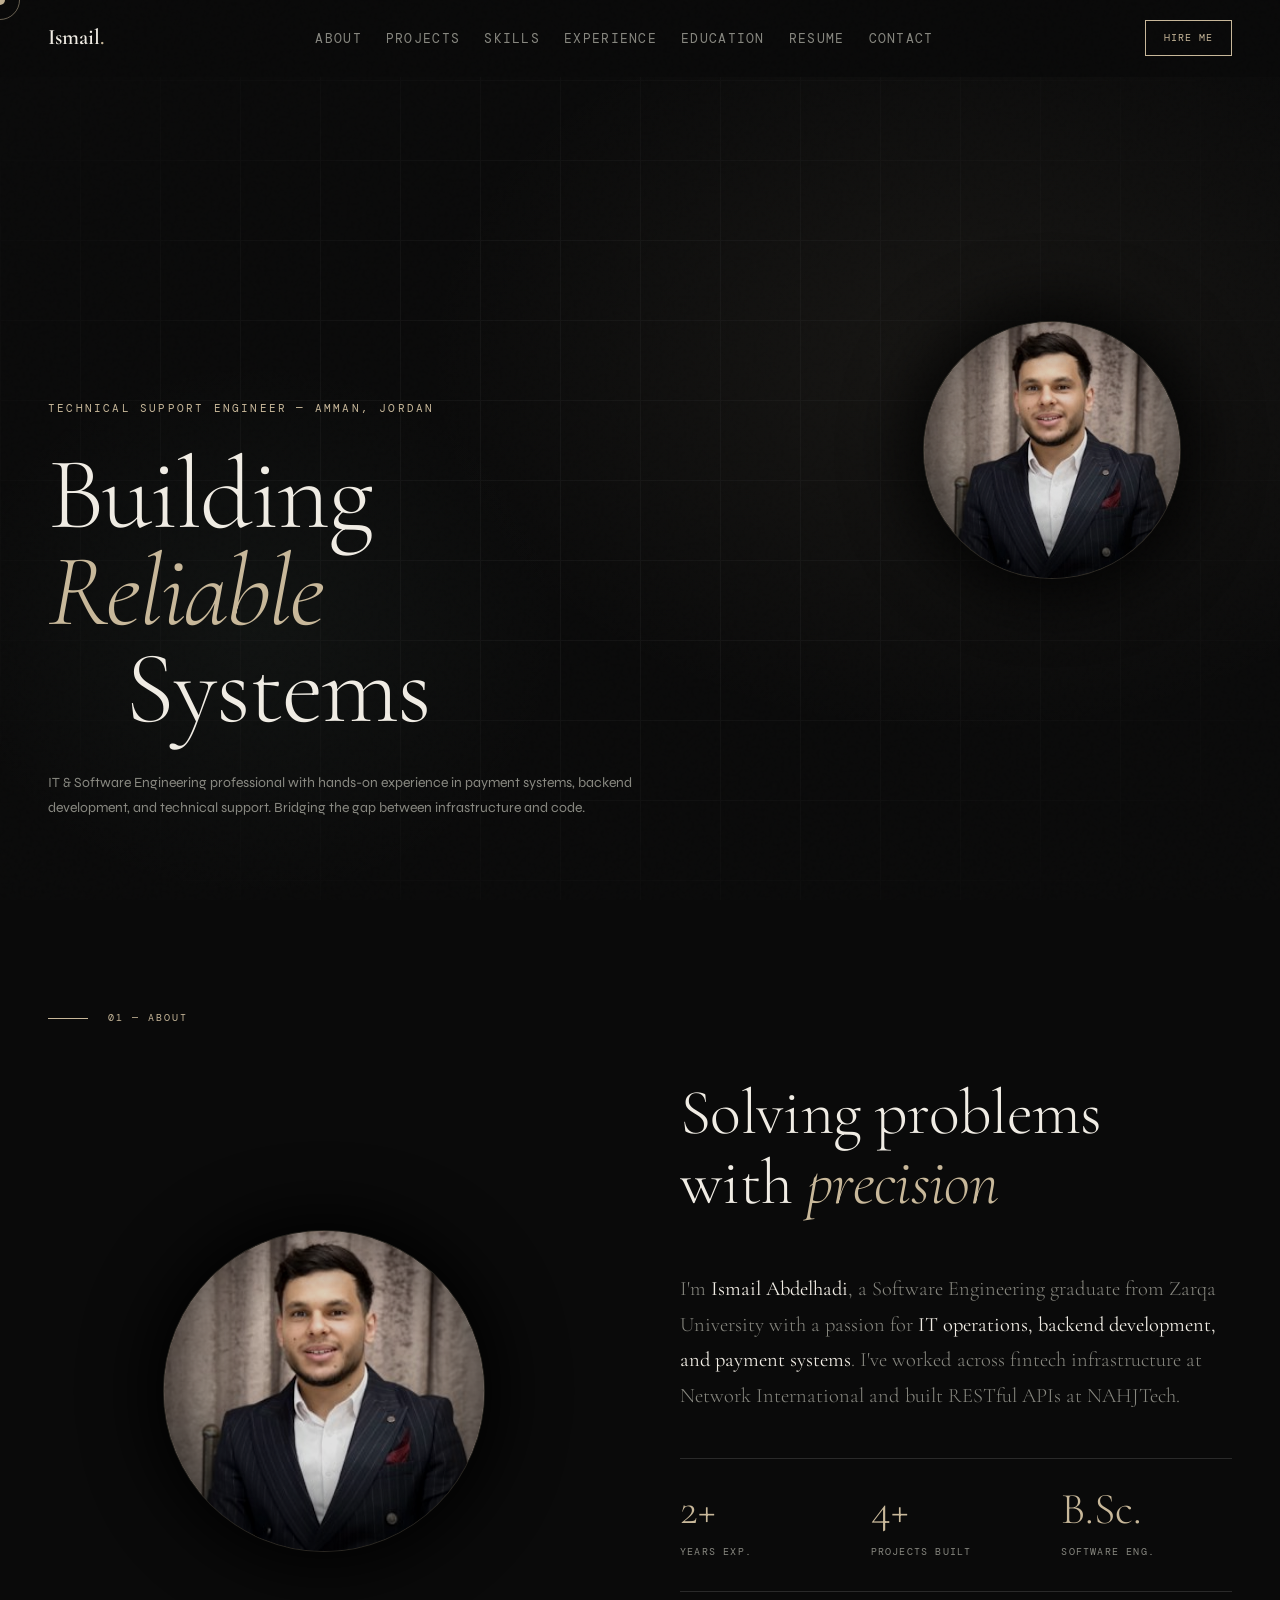
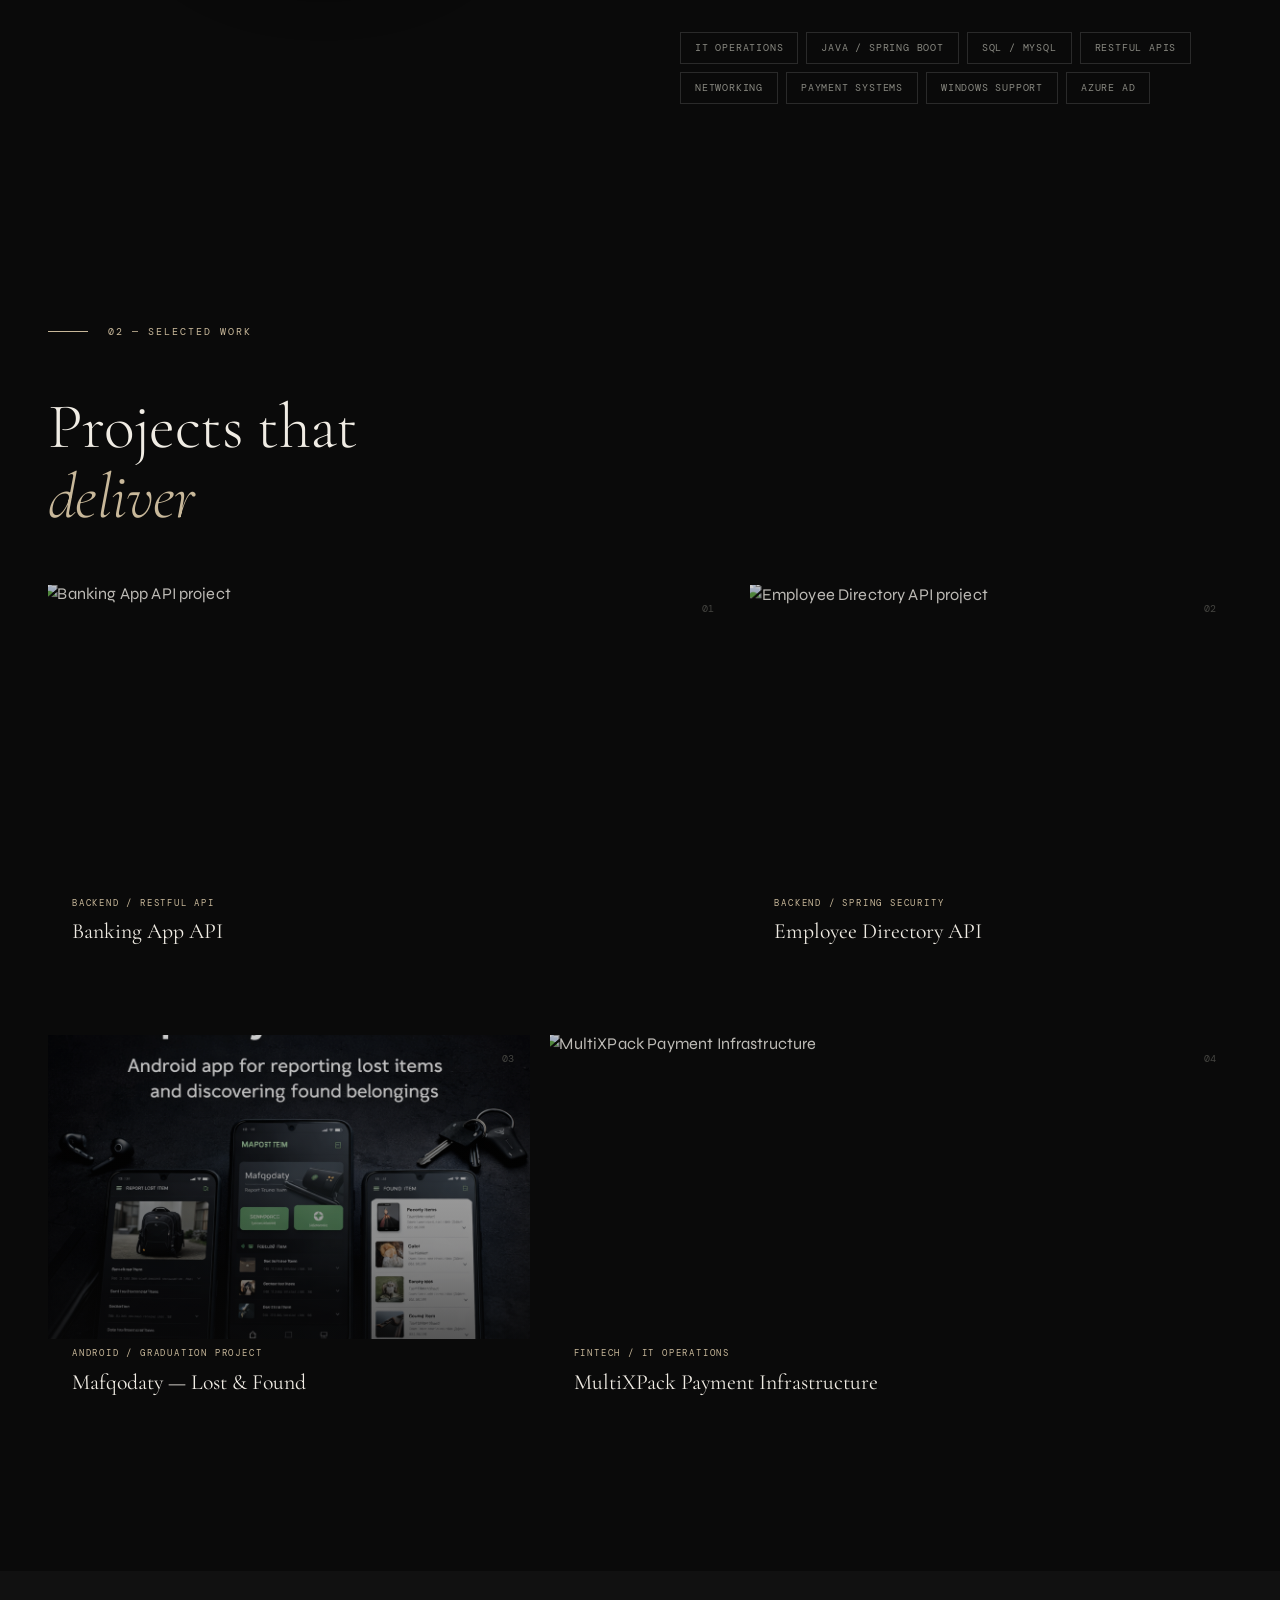
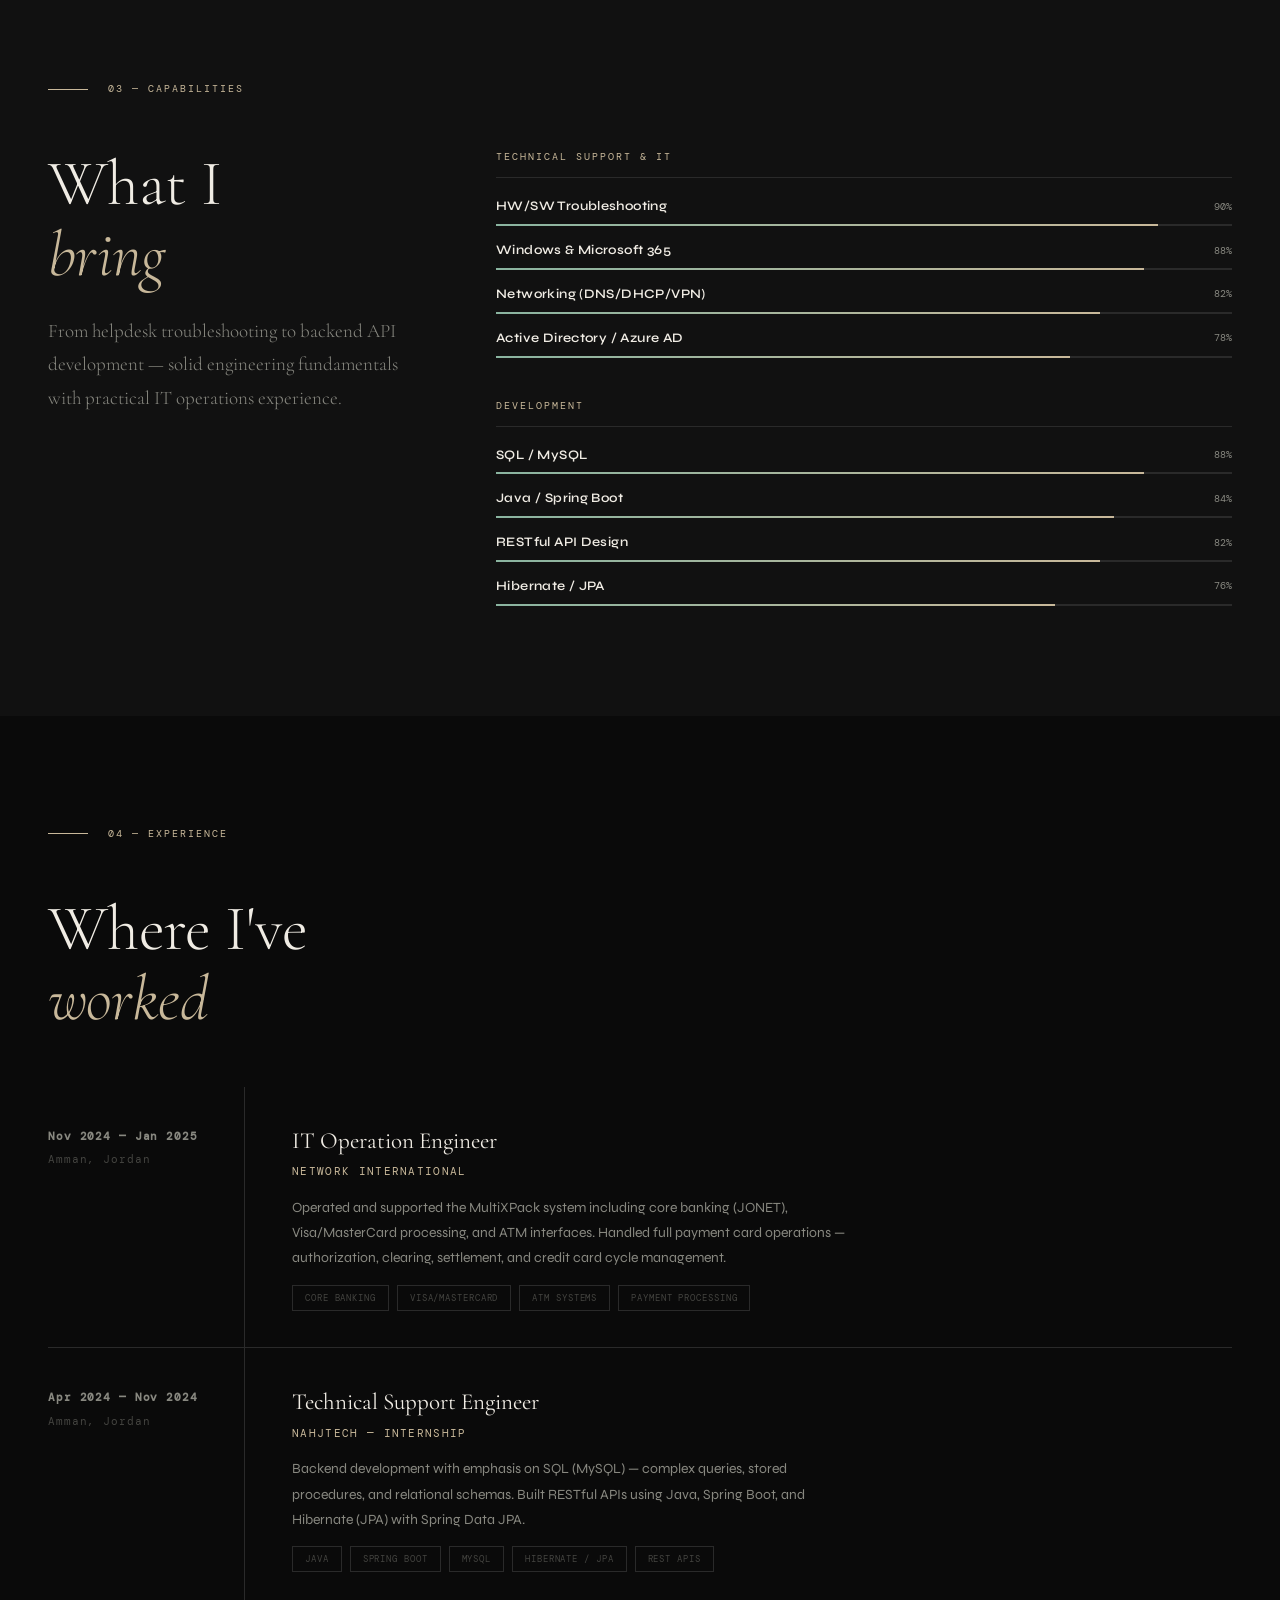
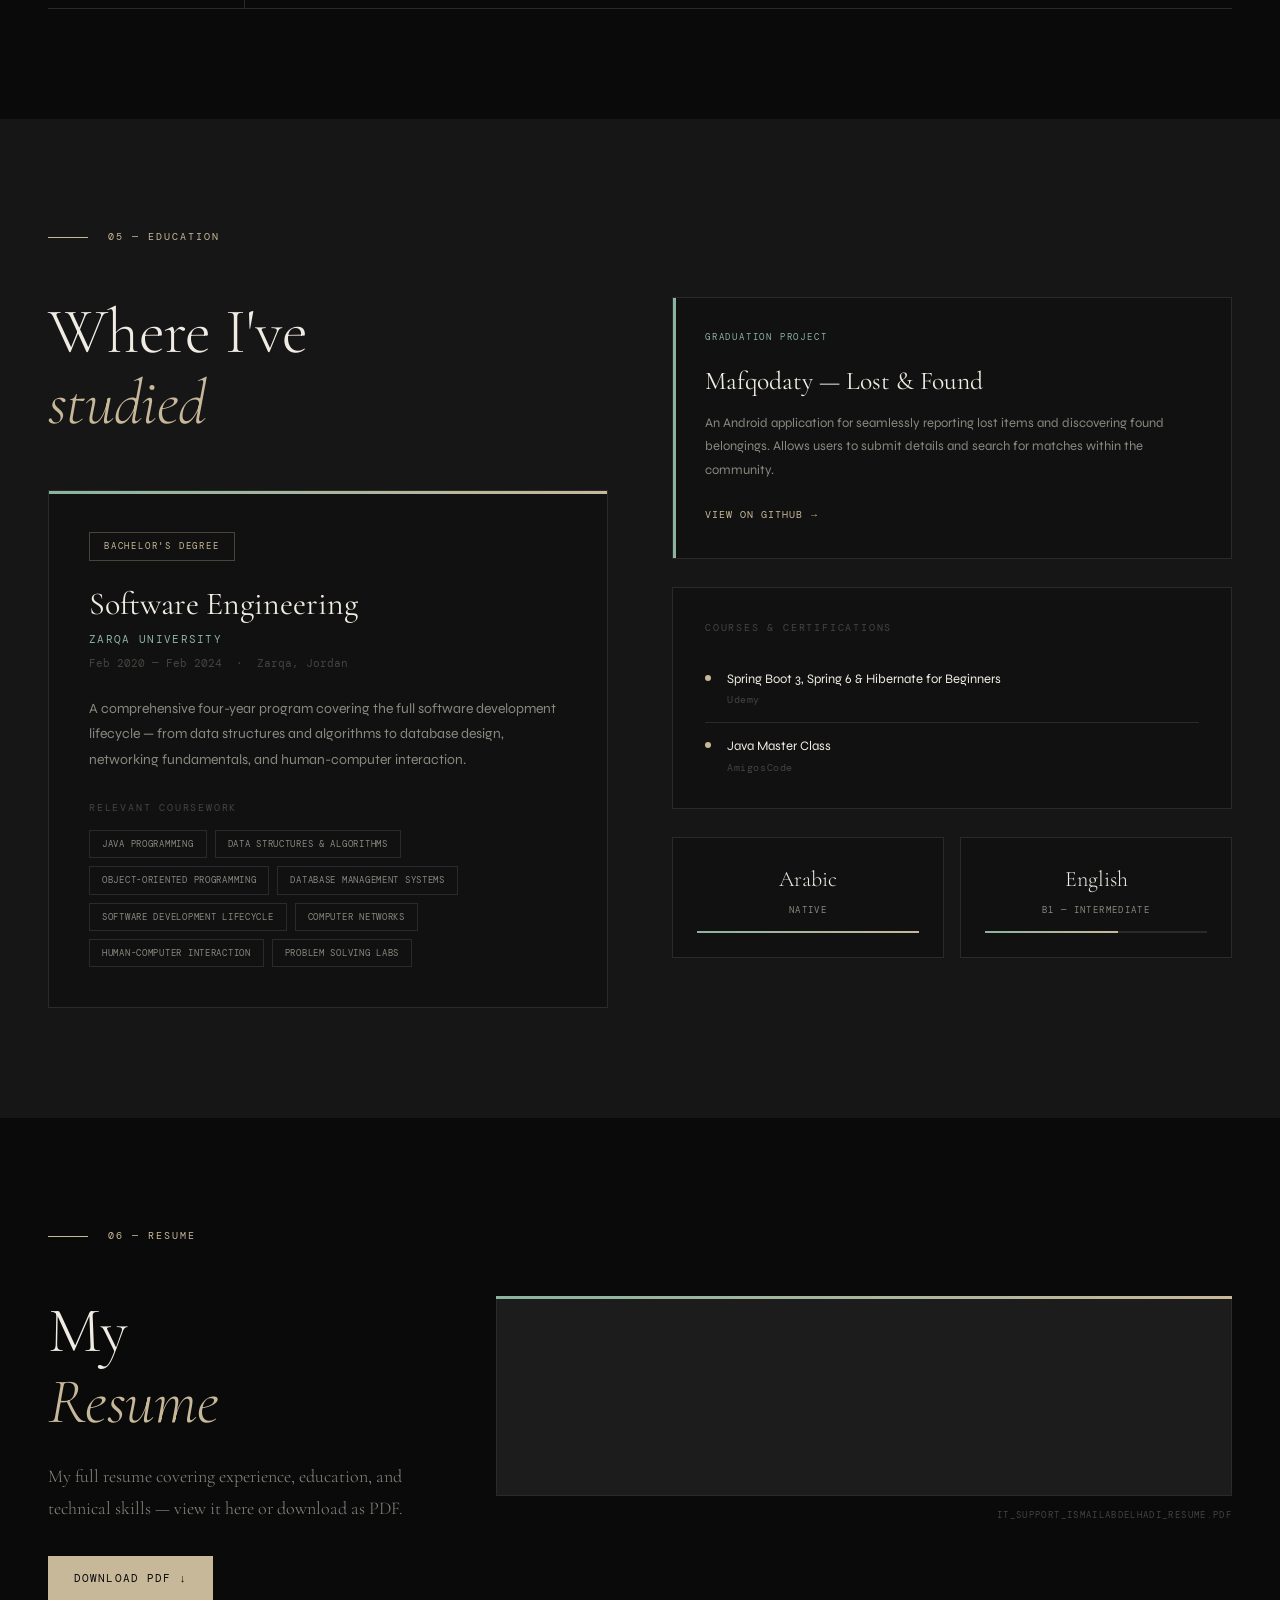
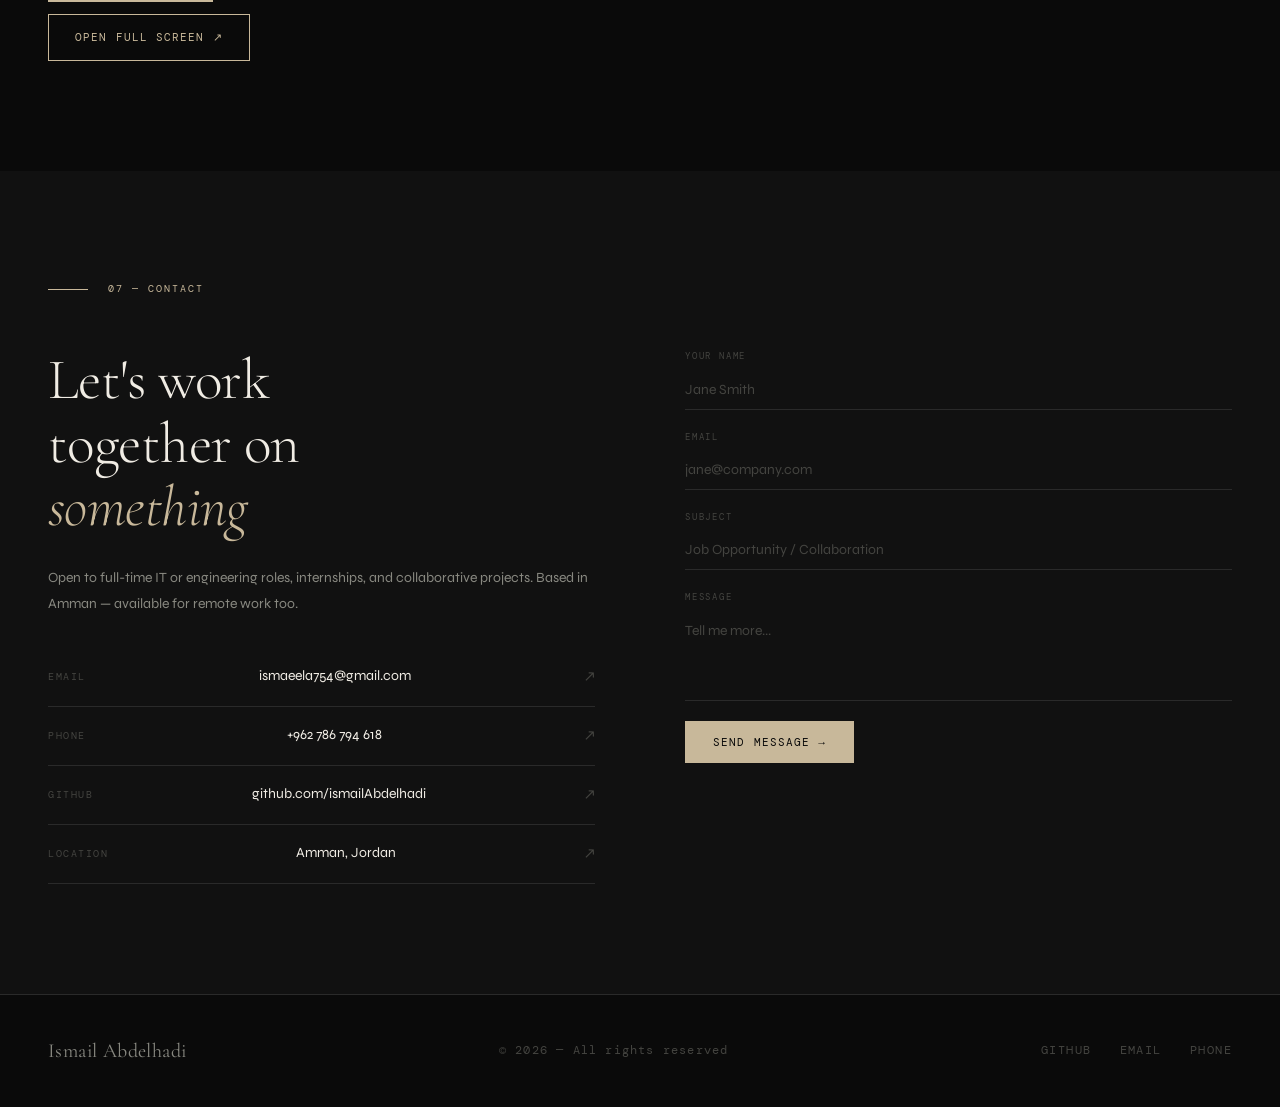
==== index.html @ ffaffec3 "Update GitHub link in index.html" ====
<!doctype html>
<html lang="en">
  <head>
    <meta charset="UTF-8" />
    <meta name="viewport" content="width=device-width, initial-scale=1.0" />
    <meta
      name="description"
      content="Ismail Abdelhadi — Technical Support Engineer & Software Engineering graduate based in Amman, Jordan."
    />
    <title>Ismail Abdelhadi — Technical Support Engineer</title>
    <link rel="preconnect" href="https://fonts.googleapis.com" />
    <link
      href="https://fonts.googleapis.com/css2?family=Cormorant+Garamond:ital,wght@0,300;0,400;0,600;1,300;1,400&family=DM+Mono:wght@300;400;500&family=Syne:wght@400;600;700;800&display=swap"
      rel="stylesheet"
    />
    <link rel="stylesheet" href="style.css" />
  </head>
  <body>
    <!-- ═══════════════════════════════════════
       CUSTOM CURSOR
  ═══════════════════════════════════════ -->
    <div class="cursor" id="cursor" aria-hidden="true"></div>
    <div class="cursor-ring" id="cursorRing" aria-hidden="true"></div>

    <!-- ═══════════════════════════════════════
       MOBILE NAV DRAWER
  ═══════════════════════════════════════ -->
    <div
      class="mob-nav"
      id="mobNav"
      role="dialog"
      aria-modal="true"
      aria-label="Mobile navigation"
      aria-hidden="true"
    >
      <button
        class="mob-close"
        id="mobClose"
        aria-label="Close navigation menu"
      >
        &#215;
      </button>
      <nav aria-label="Mobile menu links">
        <a href="#about" class="mob-link">About</a>
        <a href="#projects" class="mob-link">Projects</a>
        <a href="#skills" class="mob-link">Skills</a>
        <a href="#experience" class="mob-link">Experience</a>
        <a href="#education" class="mob-link">Education</a>
        <a href="#resume" class="mob-link">Resume</a>
        <a href="#contact" class="mob-link">Contact</a>
      </nav>
    </div>
    <div class="mob-overlay" id="mobOverlay" aria-hidden="true"></div>

    <!-- ═══════════════════════════════════════
       NAVBAR
  ═══════════════════════════════════════ -->
    <header>
      <nav class="navbar" id="navbar" aria-label="Main navigation">
        <a href="#hero" class="nav-logo" aria-label="Home"
          >Ismail<span>.</span></a
        >

        <ul class="nav-links" role="list">
          <li><a href="#about">About</a></li>
          <li><a href="#projects">Projects</a></li>
          <li><a href="#skills">Skills</a></li>
          <li><a href="#experience">Experience</a></li>
          <li><a href="#education">Education</a></li>
          <li><a href="#resume">Resume</a></li>
          <li><a href="#contact">Contact</a></li>
        </ul>

        <a href="mailto:ismaeela754@gmail.com" class="nav-cta">Hire Me</a>

        <button
          class="hamburger"
          id="hamburger"
          aria-label="Open navigation menu"
          aria-expanded="false"
          aria-controls="mobNav"
        >
          <span></span>
          <span></span>
          <span></span>
        </button>
      </nav>
    </header>

    <!-- ═══════════════════════════════════════
       HERO
  ═══════════════════════════════════════ -->
    <section id="hero" aria-label="Hero">
      <div class="hero-bg" aria-hidden="true"></div>
      <div class="hero-grid" aria-hidden="true"></div>

      <div class="hero-photo photo-circle" aria-hidden="true">
        <img
          src="[data-uri]"
          alt=""
        />
      </div>

      <div class="hero-content">
        <p class="hero-label">Technical Support Engineer — Amman, Jordan</p>
        <h1 class="hero-title">
          Building<br />
          <em>Reliable</em>
          <span class="hero-title-indent">Systems</span>
        </h1>
        <p class="hero-desc">
          IT &amp; Software Engineering professional with hands-on experience in
          payment systems, backend development, and technical support. Bridging
          the gap between infrastructure and code.
        </p>
      </div>
    </section>

    <!-- ═══════════════════════════════════════
       ABOUT
  ═══════════════════════════════════════ -->
    <section id="about" aria-label="About">
      <div class="section-tag">01 — About</div>
      <div class="about-grid">
        <div class="about-photo-col reveal">
          <div class="about-photo photo-circle">
            <img
              src="[data-uri]"
              alt="Ismail Abdelhadi"
            />
          </div>
        </div>

        <div class="about-content reveal">
          <h2 class="section-heading">
            Solving problems<br />with <em>precision</em>
          </h2>
          <p class="about-bio">
            I'm <strong>Ismail Abdelhadi</strong>, a Software Engineering
            graduate from Zarqa University with a passion for
            <strong
              >IT operations, backend development, and payment systems</strong
            >. I've worked across fintech infrastructure at Network
            International and built RESTful APIs at NAHJTech.
          </p>
          <div class="about-stats">
            <div class="stat">
              <span class="stat-num">2+</span>
              <span class="stat-label">Years Exp.</span>
            </div>
            <div class="stat">
              <span class="stat-num">4+</span>
              <span class="stat-label">Projects Built</span>
            </div>
            <div class="stat">
              <span class="stat-num">B.Sc.</span>
              <span class="stat-label">Software Eng.</span>
            </div>
          </div>
          <ul class="tag-list" aria-label="Skills overview">
            <li class="tag">IT Operations</li>
            <li class="tag">Java / Spring Boot</li>
            <li class="tag">SQL / MySQL</li>
            <li class="tag">RESTful APIs</li>
            <li class="tag">Networking</li>
            <li class="tag">Payment Systems</li>
            <li class="tag">Windows Support</li>
            <li class="tag">Azure AD</li>
          </ul>
        </div>
      </div>
    </section>

    <!-- ═══════════════════════════════════════
       PROJECTS
  ═══════════════════════════════════════ -->
    <section id="projects" class="bg-dark" aria-label="Projects">
      <div class="section-tag">02 — Selected Work</div>
      <h2 class="section-heading reveal">
        Projects that<br /><em>deliver</em>
      </h2>

      <div class="projects-grid">
        <article class="project-card reveal">
          <img
            class="project-img"
            src="https://images.unsplash.com/photo-1563013544-824ae1b704d3?w=900&q=80"
            alt="Banking App API project"
            loading="lazy"
          />
          <div class="project-overlay">
            <span class="project-cat">Backend / RESTful API</span>
            <h3 class="project-name">Banking App API</h3>
            <p class="project-desc">
              Spring Boot app for banking operations — account creation,
              deposits, withdrawals, and management.
            </p>
            <a
              href="https://github.com/IsmailAbdelhadi/Banking-App-Api.git"
              target="_blank"
              rel="noopener noreferrer"
              class="project-link"
              >View on GitHub</a
            >
          </div>
          <span class="project-num" aria-hidden="true">01</span>
        </article>

        <article class="project-card reveal">
          <img
            class="project-img"
            src="https://images.unsplash.com/photo-1454165804606-c3d57bc86b40?w=700&q=80"
            alt="Employee Directory API project"
            loading="lazy"
          />
          <div class="project-overlay">
            <span class="project-cat">Backend / Spring Security</span>
            <h3 class="project-name">Employee Directory API</h3>
            <p class="project-desc">
              REST API for employee CRUD with Spring Security authentication.
            </p>
            <a
              href="https://github.com/IsmailAbdelhadi/Employee-Directory-Api.git"
              target="_blank"
              rel="noopener noreferrer"
              class="project-link"
              >View on GitHub</a
            >
          </div>
          <span class="project-num" aria-hidden="true">02</span>
        </article>

        <article class="project-card reveal">
          <img
            class="project-img"
            src="Mafqodaty.png"
            alt="Mafqodaty Lost and Found app"
            loading="lazy"
          />
          <div class="project-overlay">
            <span class="project-cat">Android / Graduation Project</span>
            <h3 class="project-name">Mafqodaty — Lost &amp; Found</h3>
            <p class="project-desc">
              Android app for reporting lost items and discovering found
              belongings.
            </p>
            <a
              href="https://github.com/IsmailAbdelhadi/Mafqodaty.git"
              target="_blank"
              rel="noopener noreferrer"
              class="project-link"
              >View on GitHub</a
            >
          </div>
          <span class="project-num" aria-hidden="true">03</span>
        </article>

        <article class="project-card reveal">
          <img
            class="project-img"
            src="https://images.unsplash.com/photo-1558494949-ef010cbdcc31?w=900&q=80"
            alt="MultiXPack Payment Infrastructure"
            loading="lazy"
          />
          <div class="project-overlay">
            <span class="project-cat">Fintech / IT Operations</span>
            <h3 class="project-name">MultiXPack Payment Infrastructure</h3>
            <p class="project-desc">
              Core banking, Visa/MasterCard processing, and ATM interface
              operations at Network International.
            </p>
            <a href="#experience" class="project-link">See Experience</a>
          </div>
          <span class="project-num" aria-hidden="true">04</span>
        </article>
      </div>
    </section>

    <!-- ═══════════════════════════════════════
       SKILLS
  ═══════════════════════════════════════ -->
    <section id="skills" class="bg-surface" aria-label="Skills">
      <div class="section-tag">03 — Capabilities</div>
      <div class="skills-layout">
        <div class="skills-intro-col">
          <h2 class="section-heading reveal">What I<br /><em>bring</em></h2>
          <p class="skills-intro reveal">
            From helpdesk troubleshooting to backend API development — solid
            engineering fundamentals with practical IT operations experience.
          </p>
        </div>

        <div class="skills-groups reveal">
          <div class="skill-group">
            <h3 class="skill-group-title">Technical Support &amp; IT</h3>
            <ul class="skill-bars" aria-label="IT skills">
              <li class="skill-item">
                <div class="skill-header">
                  <span class="skill-name">HW/SW Troubleshooting</span>
                  <span class="skill-pct">90%</span>
                </div>
                <div
                  class="skill-track"
                  role="progressbar"
                  aria-valuenow="90"
                  aria-valuemin="0"
                  aria-valuemax="100"
                >
                  <div class="skill-fill" style="--p: 90%"></div>
                </div>
              </li>
              <li class="skill-item">
                <div class="skill-header">
                  <span class="skill-name">Windows &amp; Microsoft 365</span>
                  <span class="skill-pct">88%</span>
                </div>
                <div
                  class="skill-track"
                  role="progressbar"
                  aria-valuenow="88"
                  aria-valuemin="0"
                  aria-valuemax="100"
                >
                  <div class="skill-fill" style="--p: 88%"></div>
                </div>
              </li>
              <li class="skill-item">
                <div class="skill-header">
                  <span class="skill-name">Networking (DNS/DHCP/VPN)</span>
                  <span class="skill-pct">82%</span>
                </div>
                <div
                  class="skill-track"
                  role="progressbar"
                  aria-valuenow="82"
                  aria-valuemin="0"
                  aria-valuemax="100"
                >
                  <div class="skill-fill" style="--p: 82%"></div>
                </div>
              </li>
              <li class="skill-item">
                <div class="skill-header">
                  <span class="skill-name">Active Directory / Azure AD</span>
                  <span class="skill-pct">78%</span>
                </div>
                <div
                  class="skill-track"
                  role="progressbar"
                  aria-valuenow="78"
                  aria-valuemin="0"
                  aria-valuemax="100"
                >
                  <div class="skill-fill" style="--p: 78%"></div>
                </div>
              </li>
            </ul>
          </div>

          <div class="skill-group">
            <h3 class="skill-group-title">Development</h3>
            <ul class="skill-bars" aria-label="Development skills">
              <li class="skill-item">
                <div class="skill-header">
                  <span class="skill-name">SQL / MySQL</span>
                  <span class="skill-pct">88%</span>
                </div>
                <div
                  class="skill-track"
                  role="progressbar"
                  aria-valuenow="88"
                  aria-valuemin="0"
                  aria-valuemax="100"
                >
                  <div class="skill-fill" style="--p: 88%"></div>
                </div>
              </li>
              <li class="skill-item">
                <div class="skill-header">
                  <span class="skill-name">Java / Spring Boot</span>
                  <span class="skill-pct">84%</span>
                </div>
                <div
                  class="skill-track"
                  role="progressbar"
                  aria-valuenow="84"
                  aria-valuemin="0"
                  aria-valuemax="100"
                >
                  <div class="skill-fill" style="--p: 84%"></div>
                </div>
              </li>
              <li class="skill-item">
                <div class="skill-header">
                  <span class="skill-name">RESTful API Design</span>
                  <span class="skill-pct">82%</span>
                </div>
                <div
                  class="skill-track"
                  role="progressbar"
                  aria-valuenow="82"
                  aria-valuemin="0"
                  aria-valuemax="100"
                >
                  <div class="skill-fill" style="--p: 82%"></div>
                </div>
              </li>
              <li class="skill-item">
                <div class="skill-header">
                  <span class="skill-name">Hibernate / JPA</span>
                  <span class="skill-pct">76%</span>
                </div>
                <div
                  class="skill-track"
                  role="progressbar"
                  aria-valuenow="76"
                  aria-valuemin="0"
                  aria-valuemax="100"
                >
                  <div class="skill-fill" style="--p: 76%"></div>
                </div>
              </li>
            </ul>
          </div>
        </div>
      </div>
    </section>

    <!-- ═══════════════════════════════════════
       EXPERIENCE
  ═══════════════════════════════════════ -->
    <section id="experience" class="bg-dark" aria-label="Work experience">
      <div class="section-tag">04 — Experience</div>
      <h2 class="section-heading reveal">Where I've<br /><em>worked</em></h2>

      <div class="timeline">
        <article class="timeline-item reveal">
          <div class="timeline-meta">
            <strong>Nov 2024 — Jan 2025</strong>
            Amman, Jordan
          </div>
          <div class="timeline-body">
            <h3 class="timeline-role">IT Operation Engineer</h3>
            <p class="timeline-company">Network International</p>
            <p class="timeline-desc">
              Operated and supported the MultiXPack system including core
              banking (JONET), Visa/MasterCard processing, and ATM interfaces.
              Handled full payment card operations — authorization, clearing,
              settlement, and credit card cycle management.
            </p>
            <ul class="timeline-tags" aria-label="Technologies used">
              <li>Core Banking</li>
              <li>Visa/MasterCard</li>
              <li>ATM Systems</li>
              <li>Payment Processing</li>
            </ul>
          </div>
        </article>

        <article class="timeline-item reveal">
          <div class="timeline-meta">
            <strong>Apr 2024 — Nov 2024</strong>
            Amman, Jordan
          </div>
          <div class="timeline-body">
            <h3 class="timeline-role">Technical Support Engineer</h3>
            <p class="timeline-company">NAHJTech — Internship</p>
            <p class="timeline-desc">
              Backend development with emphasis on SQL (MySQL) — complex
              queries, stored procedures, and relational schemas. Built RESTful
              APIs using Java, Spring Boot, and Hibernate (JPA) with Spring Data
              JPA.
            </p>
            <ul class="timeline-tags" aria-label="Technologies used">
              <li>Java</li>
              <li>Spring Boot</li>
              <li>MySQL</li>
              <li>Hibernate / JPA</li>
              <li>REST APIs</li>
            </ul>
          </div>
        </article>
      </div>
    </section>

    <!-- ═══════════════════════════════════════
       EDUCATION
  ═══════════════════════════════════════ -->
    <section id="education" class="bg-surface2" aria-label="Education">
      <div class="section-tag">05 — Education</div>
      <div class="edu-grid">
        <!-- Left: degree -->
        <div class="reveal">
          <h2 class="section-heading">Where I've<br /><em>studied</em></h2>
          <div class="edu-degree-card">
            <span class="edu-badge">Bachelor's Degree</span>
            <h3 class="edu-degree-title">Software Engineering</h3>
            <p class="edu-university">Zarqa University</p>
            <p class="edu-dates">
              Feb 2020 — Feb 2024 &nbsp;·&nbsp; Zarqa, Jordan
            </p>
            <p class="edu-desc">
              A comprehensive four-year program covering the full software
              development lifecycle — from data structures and algorithms to
              database design, networking fundamentals, and human-computer
              interaction.
            </p>
            <p class="edu-courses-label">Relevant Coursework</p>
            <ul class="edu-courses" aria-label="Relevant courses">
              <li>Java Programming</li>
              <li>Data Structures &amp; Algorithms</li>
              <li>Object-Oriented Programming</li>
              <li>Database Management Systems</li>
              <li>Software Development Lifecycle</li>
              <li>Computer Networks</li>
              <li>Human-Computer Interaction</li>
              <li>Problem Solving Labs</li>
            </ul>
          </div>
        </div>

        <!-- Right: project + certs + languages -->
        <div class="edu-right reveal">
          <div class="edu-project-card">
            <p class="edu-project-label">Graduation Project</p>
            <h3 class="edu-project-name">Mafqodaty — Lost &amp; Found</h3>
            <p class="edu-project-desc">
              An Android application for seamlessly reporting lost items and
              discovering found belongings. Allows users to submit details and
              search for matches within the community.
            </p>
            <a
              href="https://github.com/IsmailAbdelhadi/Mafqodaty.git"
              target="_blank"
              rel="noopener noreferrer"
              class="edu-project-link"
            >
              View on GitHub
            </a>
          </div>

          <div class="edu-certs">
            <p class="edu-certs-title">Courses &amp; Certifications</p>
            <ul class="edu-cert-list" aria-label="Certifications">
              <li class="edu-cert-item">
                <span class="edu-cert-dot" aria-hidden="true"></span>
                <div>
                  <p class="edu-cert-name">
                    Spring Boot 3, Spring 6 &amp; Hibernate for Beginners
                  </p>
                  <p class="edu-cert-provider">Udemy</p>
                </div>
              </li>
              <li class="edu-cert-item">
                <span class="edu-cert-dot" aria-hidden="true"></span>
                <div>
                  <p class="edu-cert-name">Java Master Class</p>
                  <p class="edu-cert-provider">AmigosCode</p>
                </div>
              </li>
            </ul>
          </div>

          <div class="edu-langs" aria-label="Languages">
            <div class="lang-card">
              <p class="lang-name">Arabic</p>
              <p class="lang-level">Native</p>
              <div class="lang-bar">
                <div
                  class="lang-fill"
                  style="--lp: 100%"
                  aria-hidden="true"
                ></div>
              </div>
            </div>
            <div class="lang-card">
              <p class="lang-name">English</p>
              <p class="lang-level">B1 — Intermediate</p>
              <div class="lang-bar">
                <div
                  class="lang-fill"
                  style="--lp: 60%"
                  aria-hidden="true"
                ></div>
              </div>
            </div>
          </div>
        </div>
      </div>
    </section>

    <!-- ═══════════════════════════════════════
       RESUME
  ═══════════════════════════════════════ -->
    <section id="resume" class="bg-dark" aria-label="Resume">
      <div class="section-tag">06 — Resume</div>
      <div class="resume-wrap">
        <div class="resume-side reveal">
          <h2 class="section-heading">My<br /><em>Resume</em></h2>
          <p class="resume-tagline">
            My full resume covering experience, education, and technical skills
            — view it here or download as PDF.
          </p>
          <div class="resume-btns">
            <a
              id="dlBtn"
              href="[data-uri]"
              download="Ismail_Abdelhadi_Resume.pdf"
              class="btn-download"
            >
              Download PDF ↓
            </a>
            <a
              id="fsBtn"
              href="[data-uri]"
              target="_blank"
              rel="noopener noreferrer"
              class="btn-fullscreen"
            >
              Open Full Screen ↗
            </a>
          </div>
        </div>

        <div class="resume-embed reveal">
          <div class="resume-bar" aria-hidden="true"></div>
          <div id="resumeViewer" aria-label="Resume preview"></div>
          <p class="resume-caption">IT_Support_IsmailAbdelhadi_Resume.pdf</p>
        </div>
      </div>
    </section>

    <!-- ═══════════════════════════════════════
       CONTACT
  ═══════════════════════════════════════ -->
    <section id="contact" class="bg-surface" aria-label="Contact">
      <div class="section-tag">07 — Contact</div>
      <div class="contact-grid">
        <div class="reveal">
          <h2 class="contact-cta">
            Let's work<br />together on<br /><em>something</em>
          </h2>
          <p class="contact-note">
            Open to full-time IT or engineering roles, internships, and
            collaborative projects. Based in Amman — available for remote work
            too.
          </p>
          <ul class="contact-links" aria-label="Contact details">
            <li>
              <a href="mailto:ismaeela754@gmail.com" class="contact-link">
                <span class="contact-lbl">Email</span>
                <span class="contact-val">ismaeela754@gmail.com</span>
                <span class="contact-arrow" aria-hidden="true">↗</span>
              </a>
            </li>
            <li>
              <a href="tel:+962786794618" class="contact-link">
                <span class="contact-lbl">Phone</span>
                <span class="contact-val">+962 786 794 618</span>
                <span class="contact-arrow" aria-hidden="true">↗</span>
              </a>
            </li>
            <li>
              <a
                href="https://github.com/IsmailAbdelhadi"
                target="_blank"
                rel="noopener noreferrer"
                class="contact-link"
              >
                <span class="contact-lbl">GitHub</span>
                <span class="contact-val">github.com/ismailAbdelhadi</span>
                <span class="contact-arrow" aria-hidden="true">↗</span>
              </a>
            </li>
            <li>
              <a href="#" class="contact-link">
                <span class="contact-lbl">Location</span>
                <span class="contact-val">Amman, Jordan</span>
                <span class="contact-arrow" aria-hidden="true">↗</span>
              </a>
            </li>
          </ul>
        </div>

        <div class="reveal">
          <div class="contact-form" role="form" aria-label="Send a message">
            <div class="form-group">
              <label class="form-label" for="name">Your Name</label>
              <input
                type="text"
                id="name"
                class="form-input"
                placeholder="Jane Smith"
                autocomplete="name"
              />
            </div>
            <div class="form-group">
              <label class="form-label" for="email">Email</label>
              <input
                type="email"
                id="email"
                class="form-input"
                placeholder="jane@company.com"
                autocomplete="email"
              />
            </div>
            <div class="form-group">
              <label class="form-label" for="subject">Subject</label>
              <input
                type="text"
                id="subject"
                class="form-input"
                placeholder="Job Opportunity / Collaboration"
              />
            </div>
            <div class="form-group">
              <label class="form-label" for="message">Message</label>
              <textarea
                id="message"
                class="form-textarea"
                placeholder="Tell me more..."
              ></textarea>
            </div>
            <button type="submit" class="btn-send">Send Message →</button>
          </div>
        </div>
      </div>
    </section>

    <!-- ═══════════════════════════════════════
       FOOTER
  ═══════════════════════════════════════ -->
    <footer class="site-footer">
      <div class="footer-inner">
        <p class="footer-logo">Ismail Abdelhadi</p>
        <p class="footer-copy">&copy; 2026 — All rights reserved</p>
        <nav class="footer-socials" aria-label="Social links">
          <a
            href="https://github.com/IsmailAbdelhadi"
            target="_blank"
            rel="noopener noreferrer"
            >GitHub</a
          >
          <a href="mailto:ismaeela754@gmail.com">Email</a>
          <a href="tel:+962786794618">Phone</a>
        </nav>
      </div>
    </footer>

    <!-- PDF.js -->
    <script src="https://cdnjs.cloudflare.com/ajax/libs/pdf.js/3.11.174/pdf.min.js"></script>
    <script src="script.js"></script>
  </body>
</html>
---- style.css ----
/* ============================================================
   PORTFOLIO — style.css
   Ismail Abdelhadi · Technical Support Engineer
   ============================================================ */

/* ── CSS VARIABLES ──────────────────────────────────────── */
:root {
  --bg:          #0a0a0a;
  --surface:     #111111;
  --surface2:    #161616;
  --border:      #2a2a2a;
  --text:        #f0ece4;
  --text-muted:  #888880;
  --text-dim:    #444440;
  --accent:      #c8b89a;
  --accent2:     #8ab4a0;

  --font-display: 'Cormorant Garamond', serif;
  --font-ui:      'Syne', sans-serif;
  --font-mono:    'DM Mono', monospace;

  --transition-fast:   0.2s ease;
  --transition-base:   0.3s ease;
  --transition-slow:   0.6s ease;
}

/* ── RESET & BASE ───────────────────────────────────────── */
*,
*::before,
*::after {
  box-sizing: border-box;
  margin: 0;
  padding: 0;
}

html {
  scroll-behavior: smooth;
  -webkit-text-size-adjust: 100%;
}

body {
  background: var(--bg);
  color: var(--text);
  font-family: var(--font-ui);
  overflow-x: hidden;
  cursor: none;
  line-height: 1.6;
}

img {
  display: block;
  max-width: 100%;
}

ul {
  list-style: none;
}

a {
  color: inherit;
  text-decoration: none;
}

button {
  font-family: inherit;
  cursor: pointer;
}

/* Noise overlay */
body::before {
  content: '';
  position: fixed;
  inset: 0;
  background-image: url("data:image/svg+xml,%3Csvg viewBox='0 0 256 256' xmlns='http://www.w3.org/2000/svg'%3E%3Cfilter id='noise'%3E%3CfeTurbulence type='fractalNoise' baseFrequency='0.9' numOctaves='4' stitchTiles='stitch'/%3E%3C/filter%3E%3Crect width='100%25' height='100%25' filter='url(%23noise)' opacity='0.04'/%3E%3C/svg%3E");
  pointer-events: none;
  z-index: 1000;
  opacity: 0.4;
}

/* Background helpers */
.bg-dark    { background: var(--bg); }
.bg-surface { background: var(--surface); }
.bg-surface2 { background: var(--surface2); }

/* Scrollbar */
::-webkit-scrollbar { width: 4px; }
::-webkit-scrollbar-track { background: var(--bg); }
::-webkit-scrollbar-thumb { background: var(--border); }
::-webkit-scrollbar-thumb:hover { background: var(--accent); }

/* ── CUSTOM CURSOR ──────────────────────────────────────── */
.cursor {
  position: fixed;
  width: 10px;
  height: 10px;
  background: var(--accent);
  border-radius: 50%;
  pointer-events: none;
  z-index: 9999;
  transform: translate(-50%, -50%);
  mix-blend-mode: difference;
  transition: width 0.3s, height 0.3s;
}

.cursor-ring {
  position: fixed;
  width: 40px;
  height: 40px;
  border: 1px solid var(--accent);
  border-radius: 50%;
  pointer-events: none;
  z-index: 9998;
  transform: translate(-50%, -50%);
  transition: width 0.3s, height 0.3s, opacity 0.3s;
  opacity: 0.5;
}

.cursor.active    { width: 20px; height: 20px; }
.cursor-ring.active { width: 60px; height: 60px; opacity: 0.2; }

/* ── REVEAL ANIMATION ───────────────────────────────────── */
.reveal {
  opacity: 0;
  transform: translateY(32px);
  transition: opacity 0.8s ease, transform 0.8s ease;
}

.reveal.visible {
  opacity: 1;
  transform: translateY(0);
}

/* ── SHARED SECTION STYLES ──────────────────────────────── */
section {
  padding: 110px 48px;
  position: relative;
}

.section-tag {
  font-family: var(--font-mono);
  font-size: 10px;
  letter-spacing: 0.2em;
  text-transform: uppercase;
  color: var(--accent);
  margin-bottom: 52px;
  display: flex;
  align-items: center;
  gap: 20px;
}

.section-tag::before {
  content: '';
  display: block;
  width: 40px;
  height: 1px;
  background: var(--accent);
  flex-shrink: 0;
}

.section-heading {
  font-family: var(--font-display);
  font-size: clamp(34px, 5vw, 66px);
  font-weight: 300;
  line-height: 1.1;
  letter-spacing: -0.01em;
  margin-bottom: 52px;
}

.section-heading em {
  font-style: italic;
  color: var(--accent);
}

/* ── PHOTO CIRCLE ───────────────────────────────────────── */
.photo-circle {
  position: relative;
  border-radius: 50%;
  overflow: hidden;
  background: #0d0d0d;
  box-shadow:
    0 0 0 1px rgba(200, 184, 154, 0.2),
    0 0 60px 20px rgba(0, 0, 0, 0.8),
    inset 0 0 40px 10px rgba(0, 0, 0, 0.5);
}

.photo-circle img {
  width: 100%;
  height: 100%;
  object-fit: cover;
  object-position: center top;
  filter: contrast(1.05) brightness(0.88) saturate(0.75);
}

.photo-circle::after {
  content: '';
  position: absolute;
  inset: 0;
  border-radius: 50%;
  background: radial-gradient(
    ellipse at 50% 45%,
    transparent 35%,
    rgba(0, 0, 0, 0.45) 65%,
    rgba(0, 0, 0, 0.85) 100%
  );
  pointer-events: none;
}

/* ── MOBILE NAVIGATION DRAWER ───────────────────────────── */
.mob-nav {
  position: fixed;
  top: 0;
  right: 0;
  bottom: 0;
  width: min(320px, 85vw);
  background: rgba(12, 12, 12, 0.98);
  backdrop-filter: blur(20px);
  z-index: 500;
  display: flex;
  flex-direction: column;
  justify-content: center;
  padding: 60px 40px;
  gap: 8px;
  border-left: 1px solid var(--border);
  transform: translateX(100%);
  transition: transform 0.4s cubic-bezier(0.4, 0, 0.2, 1);
}

.mob-nav.open {
  transform: translateX(0);
}

.mob-overlay {
  position: fixed;
  inset: 0;
  background: rgba(0, 0, 0, 0.6);
  z-index: 499;
  opacity: 0;
  pointer-events: none;
  transition: opacity 0.4s ease;
}

.mob-overlay.visible {
  opacity: 1;
  pointer-events: all;
}

.mob-close {
  position: absolute;
  top: 20px;
  right: 20px;
  background: none;
  border: none;
  color: var(--text-muted);
  font-size: 28px;
  line-height: 1;
  padding: 8px;
  transition: color var(--transition-fast);
  cursor: pointer;
}

.mob-close:hover,
.mob-close:focus-visible {
  color: var(--accent);
  outline: none;
}

.mob-link {
  font-family: var(--font-display);
  font-size: clamp(26px, 5vw, 36px);
  font-weight: 300;
  color: var(--text-muted);
  letter-spacing: 0.02em;
  padding: 10px 0;
  border-bottom: 1px solid transparent;
  transition: color var(--transition-fast), border-color var(--transition-fast), padding-left var(--transition-base);
  display: block;
}

.mob-link:hover,
.mob-link:focus-visible {
  color: var(--accent);
  padding-left: 8px;
  border-color: var(--border);
  outline: none;
}

/* ── NAVBAR ─────────────────────────────────────────────── */
.navbar {
  position: fixed;
  top: 0;
  left: 0;
  right: 0;
  z-index: 100;
  padding: 20px 48px;
  display: flex;
  justify-content: space-between;
  align-items: center;
  gap: 24px;
  backdrop-filter: blur(20px);
  background: rgba(10, 10, 10, 0.85);
  border-bottom: 1px solid transparent;
  transition: border-color var(--transition-base);
}

.navbar.scrolled {
  border-color: var(--border);
}

.nav-logo {
  font-family: var(--font-display);
  font-size: 22px;
  font-weight: 600;
  color: var(--text);
  flex-shrink: 0;
}

.nav-logo span {
  color: var(--accent);
}

.nav-links {
  display: flex;
  gap: 24px;
  align-items: center;
}

.nav-links a {
  font-family: var(--font-mono);
  font-size: 13px;
  letter-spacing: 0.1em;
  text-transform: uppercase;
  color: var(--text-muted);
  position: relative;
  transition: color var(--transition-fast);
}

.nav-links a::after {
  content: '';
  position: absolute;
  bottom: -3px;
  left: 0;
  width: 0;
  height: 1px;
  background: var(--accent);
  transition: width var(--transition-base);
}

.nav-links a:hover,
.nav-links a:focus-visible {
  color: var(--accent);
  outline: none;
}

.nav-links a:hover::after,
.nav-links a:focus-visible::after {
  width: 100%;
}

.nav-cta {
  font-family: var(--font-mono);
  font-size: 10px;
  letter-spacing: 0.1em;
  text-transform: uppercase;
  color: var(--accent);
  border: 1px solid var(--accent);
  padding: 9px 18px;
  flex-shrink: 0;
  transition: background var(--transition-base), color var(--transition-base);
}

.nav-cta:hover,
.nav-cta:focus-visible {
  background: var(--accent);
  color: var(--bg);
  outline: none;
}

.hamburger {
  display: none;
  flex-direction: column;
  gap: 5px;
  padding: 6px;
  background: none;
  border: none;
  cursor: pointer;
}

.hamburger span {
  display: block;
  width: 24px;
  height: 1px;
  background: var(--text);
  transition: transform 0.3s, opacity 0.3s;
}

.hamburger.open span:nth-child(1) { transform: translateY(6px) rotate(45deg); }
.hamburger.open span:nth-child(2) { opacity: 0; }
.hamburger.open span:nth-child(3) { transform: translateY(-6px) rotate(-45deg); }

/* ── HERO ───────────────────────────────────────────────── */
#hero {
  min-height: 100vh;
  display: flex;
  flex-direction: column;
  justify-content: flex-end;
  padding: 0 48px 80px;
  overflow: hidden;
}

.hero-bg {
  position: absolute;
  inset: 0;
  background:
    radial-gradient(ellipse 60% 60% at 75% 40%, rgba(200, 184, 154, 0.07), transparent 70%),
    radial-gradient(ellipse 40% 50% at 20% 70%, rgba(138, 180, 160, 0.05), transparent 60%);
}

.hero-grid {
  position: absolute;
  inset: 0;
  background-image:
    linear-gradient(to right, var(--border) 1px, transparent 1px),
    linear-gradient(to bottom, var(--border) 1px, transparent 1px);
  background-size: 80px 80px;
  opacity: 0.3;
  mask-image: radial-gradient(ellipse 80% 80% at 50% 50%, black 30%, transparent 80%);
}

.hero-photo {
  position: absolute;
  right: 100px;
  top: 50%;
  transform: translateY(-50%);
  width: clamp(200px, 20vw, 320px);
  height: clamp(200px, 20vw, 320px);
  opacity: 0;
  animation: fadeIn 1s 0.8s forwards;
}

.hero-content {
  position: relative;
  z-index: 1;
  max-width: 55%;
}

.hero-label {
  font-family: var(--font-mono);
  font-size: 11px;
  letter-spacing: 0.2em;
  text-transform: uppercase;
  color: var(--accent);
  margin-bottom: 28px;
  opacity: 0;
  animation: fadeUp 0.8s 0.3s forwards;
}

.hero-title {
  font-family: var(--font-display);
  font-size: clamp(48px, 8vw, 118px);
  font-weight: 300;
  line-height: 0.95;
  letter-spacing: -0.02em;
  color: var(--text);
  margin-bottom: 32px;
  opacity: 0;
  animation: fadeUp 0.8s 0.5s forwards;
}

.hero-title em {
  font-style: italic;
  color: var(--accent);
}

.hero-title-indent {
  display: block;
  padding-left: clamp(24px, 6vw, 80px);
}

.hero-desc {
  font-size: 14px;
  line-height: 1.8;
  color: var(--text-muted);
  opacity: 0;
  animation: fadeUp 0.8s 0.7s forwards;
}

@keyframes fadeUp {
  from { opacity: 0; transform: translateY(28px); }
  to   { opacity: 1; transform: translateY(0); }
}

@keyframes fadeIn {
  to { opacity: 1; }
}

/* ── ABOUT ──────────────────────────────────────────────── */
.about-grid {
  display: grid;
  grid-template-columns: 1fr 1fr;
  gap: 80px;
  align-items: center;
}

.about-photo-col {
  display: flex;
  justify-content: center;
}

.about-photo {
  width: 100%;
  max-width: 320px;
  aspect-ratio: 1 / 1;
}

.about-bio {
  font-family: var(--font-display);
  font-size: clamp(15px, 1.6vw, 21px);
  font-weight: 300;
  line-height: 1.75;
  color: var(--text-muted);
  margin-bottom: 44px;
}

.about-bio strong {
  color: var(--text);
  font-weight: 400;
}

.about-stats {
  display: grid;
  grid-template-columns: repeat(3, 1fr);
  gap: 20px;
  padding: 28px 0;
  margin-bottom: 40px;
  border-top: 1px solid var(--border);
  border-bottom: 1px solid var(--border);
}

.stat-num {
  font-family: var(--font-display);
  font-size: clamp(32px, 3.5vw, 44px);
  font-weight: 300;
  color: var(--accent);
  display: block;
  line-height: 1;
  margin-bottom: 6px;
}

.stat-label {
  font-family: var(--font-mono);
  font-size: 10px;
  letter-spacing: 0.12em;
  text-transform: uppercase;
  color: var(--text-muted);
}

.tag-list {
  display: flex;
  flex-wrap: wrap;
  gap: 8px;
}

.tag {
  font-family: var(--font-mono);
  font-size: 10px;
  letter-spacing: 0.08em;
  text-transform: uppercase;
  color: var(--text-muted);
  border: 1px solid var(--border);
  padding: 7px 14px;
  transition: border-color var(--transition-fast), color var(--transition-fast);
  cursor: default;
}

.tag:hover {
  border-color: var(--accent);
  color: var(--accent);
}

/* ── PROJECTS ───────────────────────────────────────────── */
.projects-grid {
  display: grid;
  grid-template-columns: repeat(12, 1fr);
  gap: 20px;
  row-gap: 24px;
}

.project-card {
  position: relative;
  overflow: hidden;
  cursor: pointer;
}

.project-card:nth-child(1),
.project-card:nth-child(4) { grid-column: span 7; }

.project-card:nth-child(2),
.project-card:nth-child(3) { grid-column: span 5; }

.project-img {
  width: 100%;
  aspect-ratio: 16 / 10;
  object-fit: cover;
  filter: grayscale(20%) brightness(0.8);
  transform: scale(1.02);
  transition: filter var(--transition-slow), transform var(--transition-slow);
}

.project-card:hover .project-img {
  filter: grayscale(0%) brightness(1);
  transform: scale(1.06);
}

.project-overlay {
  position: absolute;
  inset: 0;
  background: linear-gradient(to top, rgba(10,10,10,0.92) 0%, rgba(10,10,10,0.3) 50%, transparent 100%);
  display: flex;
  flex-direction: column;
  justify-content: flex-end;
  padding: 24px;
  transition: background var(--transition-base);
}

.project-card:hover .project-overlay {
  background: linear-gradient(to top, rgba(10,10,10,0.95) 0%, rgba(10,10,10,0.5) 60%, transparent 100%);
}

.project-cat {
  font-family: var(--font-mono);
  font-size: 9px;
  letter-spacing: 0.2em;
  text-transform: uppercase;
  color: var(--accent);
  margin-bottom: 8px;
}

.project-name {
  font-family: var(--font-display);
  font-size: clamp(16px, 1.7vw, 23px);
  font-weight: 400;
  color: var(--text);
  margin-bottom: 8px;
  line-height: 1.2;
}

.project-desc {
  font-size: 12px;
  line-height: 1.7;
  color: var(--text-muted);
  max-height: 0;
  overflow: hidden;
  opacity: 0;
  transition: max-height 0.4s ease, opacity 0.4s ease;
}

.project-card:hover .project-desc {
  max-height: 80px;
  opacity: 1;
}

.project-link {
  display: inline-flex;
  align-items: center;
  gap: 8px;
  font-family: var(--font-mono);
  font-size: 13px;
  letter-spacing: 0.1em;
  text-transform: uppercase;
  color: var(--accent);
  margin-top: 14px;
  opacity: 0;
  transform: translateY(8px);
  transition: opacity 0.3s 0.1s, transform 0.3s 0.1s, gap var(--transition-fast);
}

.project-link::after { content: '→'; }

.project-card:hover .project-link {
  opacity: 1;
  transform: translateY(0);
}

.project-link:hover { gap: 14px; }

.project-num {
  position: absolute;
  top: 16px;
  right: 16px;
  font-family: var(--font-mono);
  font-size: 10px;
  color: var(--text-dim);
}

/* ── SKILLS ─────────────────────────────────────────────── */
.skills-layout {
  display: grid;
  grid-template-columns: 1fr 2fr;
  gap: 80px;
}

.skills-intro {
  font-family: var(--font-display);
  font-size: clamp(16px, 1.6vw, 19px);
  font-weight: 300;
  line-height: 1.75;
  color: var(--text-muted);
  margin-bottom: 0;
}

.skills-intro-col .section-heading {
  margin-bottom: 24px;
}

.skills-groups {
  display: flex;
  flex-direction: column;
  gap: 40px;
}

.skill-group-title {
  font-family: var(--font-mono);
  font-size: 10px;
  letter-spacing: 0.2em;
  text-transform: uppercase;
  color: var(--accent);
  margin-bottom: 18px;
  padding-bottom: 12px;
  border-bottom: 1px solid var(--border);
  font-weight: 400;
}

.skill-bars {
  display: flex;
  flex-direction: column;
  gap: 14px;
}

.skill-item {
  display: flex;
  flex-direction: column;
  gap: 7px;
}

.skill-header {
  display: flex;
  justify-content: space-between;
  align-items: center;
}

.skill-name {
  font-size: 13px;
  font-weight: 600;
  letter-spacing: 0.03em;
  color: var(--text);
}

.skill-pct {
  font-family: var(--font-mono);
  font-size: 10px;
  color: var(--text-muted);
}

.skill-track {
  height: 2px;
  background: var(--border);
  position: relative;
  overflow: hidden;
}

.skill-fill {
  position: absolute;
  top: 0; left: 0; bottom: 0;
  background: linear-gradient(to right, var(--accent2), var(--accent));
  width: 0;
  transition: width 1.2s cubic-bezier(0.4, 0, 0.2, 1);
}

.skill-fill.animated { width: var(--p); }

/* ── EXPERIENCE ─────────────────────────────────────────── */
.timeline {
  display: flex;
  flex-direction: column;
}

.timeline-item {
  display: grid;
  grid-template-columns: 200px 1fr;
  gap: 44px;
  padding: 36px 0;
  border-bottom: 1px solid var(--border);
  position: relative;
}

.timeline-item::before {
  content: '';
  position: absolute;
  left: 196px;
  top: 0; bottom: 0;
  width: 1px;
  background: var(--border);
}

.timeline-meta {
  font-family: var(--font-mono);
  font-size: 11px;
  letter-spacing: 0.08em;
  color: var(--text-dim);
  padding-top: 4px;
  line-height: 1.8;
}

.timeline-meta strong {
  display: block;
  color: var(--text-muted);
  margin-bottom: 4px;
}

.timeline-role {
  font-family: var(--font-display);
  font-size: clamp(18px, 1.8vw, 24px);
  font-weight: 400;
  color: var(--text);
  margin-bottom: 4px;
}

.timeline-company {
  font-family: var(--font-mono);
  font-size: 11px;
  letter-spacing: 0.12em;
  text-transform: uppercase;
  color: var(--accent);
  margin-bottom: 14px;
}

.timeline-desc {
  font-size: 14px;
  line-height: 1.8;
  color: var(--text-muted);
  max-width: 560px;
  margin-bottom: 14px;
}

.timeline-tags {
  display: flex;
  flex-wrap: wrap;
  gap: 8px;
}

.timeline-tags li {
  font-family: var(--font-mono);
  font-size: 9px;
  letter-spacing: 0.1em;
  text-transform: uppercase;
  color: var(--text-dim);
  border: 1px solid var(--border);
  padding: 5px 12px;
}

/* ── EDUCATION ──────────────────────────────────────────── */
.edu-grid {
  display: grid;
  grid-template-columns: 1fr 1fr;
  gap: 64px;
  align-items: start;
}

/* Degree card */
.edu-degree-card {
  background: var(--surface);
  border: 1px solid var(--border);
  padding: 40px;
  position: relative;
  overflow: hidden;
}

.edu-degree-card::before {
  content: '';
  position: absolute;
  top: 0; left: 0; right: 0;
  height: 3px;
  background: linear-gradient(to right, var(--accent2), var(--accent));
}

.edu-badge {
  font-family: var(--font-mono);
  font-size: 9px;
  letter-spacing: 0.2em;
  text-transform: uppercase;
  color: var(--accent);
  border: 1px solid rgba(200, 184, 154, 0.3);
  display: inline-block;
  padding: 6px 14px;
  margin-bottom: 24px;
}

.edu-degree-title {
  font-family: var(--font-display);
  font-size: clamp(22px, 2.5vw, 32px);
  font-weight: 400;
  color: var(--text);
  line-height: 1.2;
  margin-bottom: 8px;
}

.edu-university {
  font-family: var(--font-mono);
  font-size: 11px;
  letter-spacing: 0.12em;
  text-transform: uppercase;
  color: var(--accent2);
  margin-bottom: 6px;
}

.edu-dates {
  font-family: var(--font-mono);
  font-size: 11px;
  color: var(--text-dim);
  margin-bottom: 24px;
}

.edu-desc {
  font-size: 14px;
  line-height: 1.8;
  color: var(--text-muted);
  margin-bottom: 28px;
}

.edu-courses-label {
  font-family: var(--font-mono);
  font-size: 10px;
  letter-spacing: 0.18em;
  text-transform: uppercase;
  color: var(--text-dim);
  margin-bottom: 14px;
}

.edu-courses {
  display: flex;
  flex-wrap: wrap;
  gap: 8px;
}

.edu-courses li {
  font-family: var(--font-mono);
  font-size: 9px;
  letter-spacing: 0.08em;
  text-transform: uppercase;
  color: var(--text-muted);
  border: 1px solid var(--border);
  padding: 6px 12px;
  transition: border-color var(--transition-fast), color var(--transition-fast);
}

.edu-courses li:hover {
  border-color: var(--accent);
  color: var(--accent);
}

/* Right column */
.edu-right {
  display: flex;
  flex-direction: column;
  gap: 28px;
}

/* Graduation project card */
.edu-project-card {
  background: var(--surface);
  border: 1px solid var(--border);
  padding: 32px;
  position: relative;
}

.edu-project-card::before {
  content: '';
  position: absolute;
  top: 0; left: 0; bottom: 0;
  width: 3px;
  background: var(--accent2);
}

.edu-project-label {
  font-family: var(--font-mono);
  font-size: 9px;
  letter-spacing: 0.2em;
  text-transform: uppercase;
  color: var(--accent2);
  margin-bottom: 16px;
}

.edu-project-name {
  font-family: var(--font-display);
  font-size: clamp(20px, 2vw, 26px);
  font-weight: 400;
  color: var(--text);
  margin-bottom: 10px;
}

.edu-project-desc {
  font-size: 13px;
  line-height: 1.8;
  color: var(--text-muted);
  margin-bottom: 18px;
}

.edu-project-link {
  display: inline-flex;
  align-items: center;
  gap: 8px;
  font-family: var(--font-mono);
  font-size: 10px;
  letter-spacing: 0.1em;
  text-transform: uppercase;
  color: var(--accent);
  transition: gap var(--transition-fast);
}

.edu-project-link::after { content: '→'; }
.edu-project-link:hover  { gap: 14px; }

/* Certifications */
.edu-certs {
  background: var(--surface);
  border: 1px solid var(--border);
  padding: 32px;
}

.edu-certs-title {
  font-family: var(--font-mono);
  font-size: 10px;
  letter-spacing: 0.18em;
  text-transform: uppercase;
  color: var(--text-dim);
  margin-bottom: 20px;
}

.edu-cert-list {
  display: flex;
  flex-direction: column;
}

.edu-cert-item {
  display: flex;
  align-items: flex-start;
  gap: 16px;
  padding: 14px 0;
  border-bottom: 1px solid var(--border);
}

.edu-cert-item:last-child {
  border-bottom: none;
  padding-bottom: 0;
}

.edu-cert-dot {
  width: 6px;
  height: 6px;
  border-radius: 50%;
  background: var(--accent);
  flex-shrink: 0;
  margin-top: 5px;
}

.edu-cert-name {
  font-size: 13px;
  color: var(--text);
  line-height: 1.5;
  margin-bottom: 3px;
}

.edu-cert-provider {
  font-family: var(--font-mono);
  font-size: 10px;
  color: var(--text-dim);
  letter-spacing: 0.06em;
}

/* Languages */
.edu-langs {
  display: flex;
  gap: 16px;
}

.lang-card {
  flex: 1;
  background: var(--surface);
  border: 1px solid var(--border);
  padding: 24px;
  text-align: center;
}

.lang-name {
  font-family: var(--font-display);
  font-size: 22px;
  font-weight: 300;
  color: var(--text);
  margin-bottom: 6px;
}

.lang-level {
  font-family: var(--font-mono);
  font-size: 9px;
  letter-spacing: 0.15em;
  text-transform: uppercase;
  color: var(--text-muted);
}

.lang-bar {
  height: 2px;
  background: var(--border);
  margin-top: 14px;
  position: relative;
  overflow: hidden;
}

.lang-fill {
  position: absolute;
  top: 0; left: 0; bottom: 0;
  background: linear-gradient(to right, var(--accent2), var(--accent));
  width: 0;
  transition: width 1.2s cubic-bezier(0.4, 0, 0.2, 1);
}

.lang-fill.animated { width: var(--lp); }

/* ── RESUME ─────────────────────────────────────────────── */
.resume-wrap {
  display: grid;
  grid-template-columns: 1fr 2fr;
  gap: 80px;
  align-items: start;
}

.resume-side {
  position: sticky;
  top: 100px;
}

.resume-side .section-heading {
  margin-bottom: 24px;
}

.resume-tagline {
  font-family: var(--font-display);
  font-size: clamp(15px, 1.5vw, 18px);
  font-weight: 300;
  line-height: 1.75;
  color: var(--text-muted);
  margin-bottom: 32px;
}

.resume-btns {
  display: flex;
  flex-direction: column;
  gap: 12px;
  align-items: flex-start;
}

.btn-download,
.btn-fullscreen {
  display: inline-flex;
  align-items: center;
  gap: 12px;
  font-family: var(--font-mono);
  font-size: 11px;
  letter-spacing: 0.1em;
  text-transform: uppercase;
  padding: 14px 26px;
  transition: background var(--transition-base), color var(--transition-base), gap var(--transition-fast);
}

.btn-download {
  color: var(--bg);
  background: var(--accent);
}

.btn-download:hover {
  background: var(--text);
  gap: 18px;
}

.btn-fullscreen {
  color: var(--accent);
  border: 1px solid var(--accent);
}

.btn-fullscreen:hover {
  background: var(--accent);
  color: var(--bg);
}

.resume-embed {
  position: relative;
}

.resume-bar {
  position: absolute;
  top: 0; left: 0; right: 0;
  height: 3px;
  background: linear-gradient(to right, var(--accent2), var(--accent));
  z-index: 2;
}

#resumeViewer {
  width: 100%;
  border: 1px solid var(--border);
  background: #1c1c1c;
  min-height: 200px;
}

#resumeViewer canvas {
  width: 100%;
  display: block;
  background: #fff;
}

#resumeViewer canvas + canvas {
  margin-top: 8px;
}

.resume-caption {
  font-family: var(--font-mono);
  font-size: 9px;
  letter-spacing: 0.15em;
  text-transform: uppercase;
  color: var(--text-dim);
  margin-top: 12px;
  text-align: right;
}

/* ── CONTACT ────────────────────────────────────────────── */
#contact {
  min-height: 70vh;
  display: flex;
  flex-direction: column;
  justify-content: center;
}

.contact-grid {
  display: grid;
  grid-template-columns: 1fr 1fr;
  gap: 90px;
  align-items: start;
}

.contact-cta {
  font-family: var(--font-display);
  font-size: clamp(32px, 4.5vw, 62px);
  font-weight: 300;
  line-height: 1.1;
  letter-spacing: -0.01em;
  margin-bottom: 26px;
}

.contact-cta em {
  font-style: italic;
  color: var(--accent);
}

.contact-note {
  font-size: 14px;
  line-height: 1.8;
  color: var(--text-muted);
  margin-bottom: 32px;
}

.contact-links {
  display: flex;
  flex-direction: column;
}

.contact-link {
  display: flex;
  justify-content: space-between;
  align-items: center;
  padding: 17px 0;
  border-bottom: 1px solid var(--border);
  transition: border-color var(--transition-fast);
}

.contact-link:hover {
  border-color: var(--accent);
}

.contact-lbl {
  font-family: var(--font-mono);
  font-size: 10px;
  letter-spacing: 0.15em;
  text-transform: uppercase;
  color: var(--text-dim);
}

.contact-val {
  font-size: 14px;
  color: var(--text);
}

.contact-arrow {
  color: var(--text-dim);
  font-size: 15px;
  transition: transform var(--transition-fast), color var(--transition-fast);
}

.contact-link:hover .contact-arrow {
  transform: translate(4px, -4px);
  color: var(--accent);
}

/* Contact form */
.contact-form {
  display: flex;
  flex-direction: column;
  gap: 20px;
}

.form-group {
  display: flex;
  flex-direction: column;
  gap: 6px;
}

.form-label {
  font-family: var(--font-mono);
  font-size: 9px;
  letter-spacing: 0.2em;
  text-transform: uppercase;
  color: var(--text-dim);
}

.form-input,
.form-textarea {
  background: transparent;
  border: none;
  border-bottom: 1px solid var(--border);
  color: var(--text);
  font-family: var(--font-ui);
  font-size: 14px;
  padding: 11px 0;
  outline: none;
  width: 100%;
  transition: border-color var(--transition-fast);
}

.form-input:focus,
.form-textarea:focus {
  border-color: var(--accent);
}

.form-textarea {
  resize: none;
  min-height: 90px;
}

::placeholder {
  color: var(--text-dim);
  font-family: var(--font-ui);
}

.btn-send {
  display: inline-flex;
  align-items: center;
  gap: 12px;
  font-family: var(--font-mono);
  font-size: 11px;
  letter-spacing: 0.1em;
  text-transform: uppercase;
  color: var(--bg);
  background: var(--accent);
  border: none;
  padding: 14px 28px;
  align-self: flex-start;
  transition: background var(--transition-base), gap var(--transition-fast);
}

.btn-send:hover {
  background: var(--text);
  gap: 18px;
}

/* ── FOOTER ─────────────────────────────────────────────── */
.site-footer {
  background: var(--bg);
  border-top: 1px solid var(--border);
  padding: 40px 48px;
}

.footer-inner {
  display: flex;
  justify-content: space-between;
  align-items: center;
  gap: 24px;
  flex-wrap: wrap;
}

.footer-logo {
  font-family: var(--font-display);
  font-size: 20px;
  font-weight: 400;
  color: var(--text-muted);
  letter-spacing: 0.02em;
}

.footer-copy {
  font-family: var(--font-mono);
  font-size: 12px;
  letter-spacing: 0.1em;
  color: var(--text-dim);
}

.footer-socials {
  display: flex;
  gap: 28px;
  align-items: center;
}

.footer-socials a {
  font-family: var(--font-mono);
  font-size: 12px;
  letter-spacing: 0.12em;
  text-transform: uppercase;
  color: var(--text-dim);
  transition: color var(--transition-fast);
}

.footer-socials a:hover {
  color: var(--accent);
}

/* ── RESPONSIVE — 1024px ────────────────────────────────── */
@media (max-width: 1024px) {
  .navbar         { padding: 18px 32px; }
  section         { padding: 90px 32px; }
  .about-grid     { gap: 48px; }
  .skills-layout  { gap: 48px; }
  .edu-grid       { gap: 40px; }
  .resume-wrap    { gap: 48px; }
  .contact-grid   { gap: 48px; }
  .site-footer    { padding: 36px 32px; }

  .project-card:nth-child(1),
  .project-card:nth-child(4) { grid-column: span 8; }
  .project-card:nth-child(2),
  .project-card:nth-child(3) { grid-column: span 4; }
}

/* ── RESPONSIVE — 768px ─────────────────────────────────── */
@media (max-width: 768px) {
  /* Nav */
  .navbar       { padding: 16px 20px; }
  .nav-links,
  .nav-cta      { display: none; }
  .hamburger    { display: flex; }

  /* Hero */
  #hero           { padding: 0 20px 60px; }
  .hero-photo     { display: none; }
  .hero-content   { max-width: 100%; }

  /* Sections */
  section { padding: 72px 20px; }

  /* About */
  .about-grid         { grid-template-columns: 1fr; gap: 36px; }
  .about-photo-col    { order: -1; }
  .about-photo        { max-width: 220px; margin: 0 auto; }
  .about-stats        { grid-template-columns: repeat(3, 1fr); gap: 12px; }

  /* Projects */
  .projects-grid { grid-template-columns: 1fr 1fr; gap: 12px; row-gap: 16px; }
  .project-card:nth-child(n) { grid-column: span 1; }

  /* Skills */
  .skills-layout { grid-template-columns: 1fr; gap: 40px; }

  /* Experience */
  .timeline-item          { grid-template-columns: 1fr; gap: 8px; }
  .timeline-item::before  { display: none; }

  /* Education */
  .edu-grid    { grid-template-columns: 1fr; gap: 28px; }
  .edu-langs   { flex-direction: row; gap: 12px; }

  /* Resume */
  .resume-wrap  { grid-template-columns: 1fr; gap: 36px; }
  .resume-side  { position: static; }
  .resume-btns  { flex-direction: row; flex-wrap: wrap; }

  /* Contact */
  .contact-grid { grid-template-columns: 1fr; gap: 48px; }

  /* Footer */
  .site-footer  { padding: 28px 20px; }
  .footer-inner { flex-direction: column; align-items: flex-start; gap: 16px; }
}

/* ── RESPONSIVE — 480px ─────────────────────────────────── */
@media (max-width: 480px) {
  section { padding: 60px 16px; }
  .navbar { padding: 14px 16px; }

  .projects-grid { grid-template-columns: 1fr; }
  .project-card:nth-child(n) { grid-column: span 1; }

  .about-stats > .stat:last-child {
    grid-column: span 3;
    text-align: center;
  }

  .edu-langs    { flex-direction: column; }
  .edu-degree-card,
  .edu-project-card,
  .edu-certs    { padding: 24px; }

  .site-footer  { padding: 24px 16px; }
}
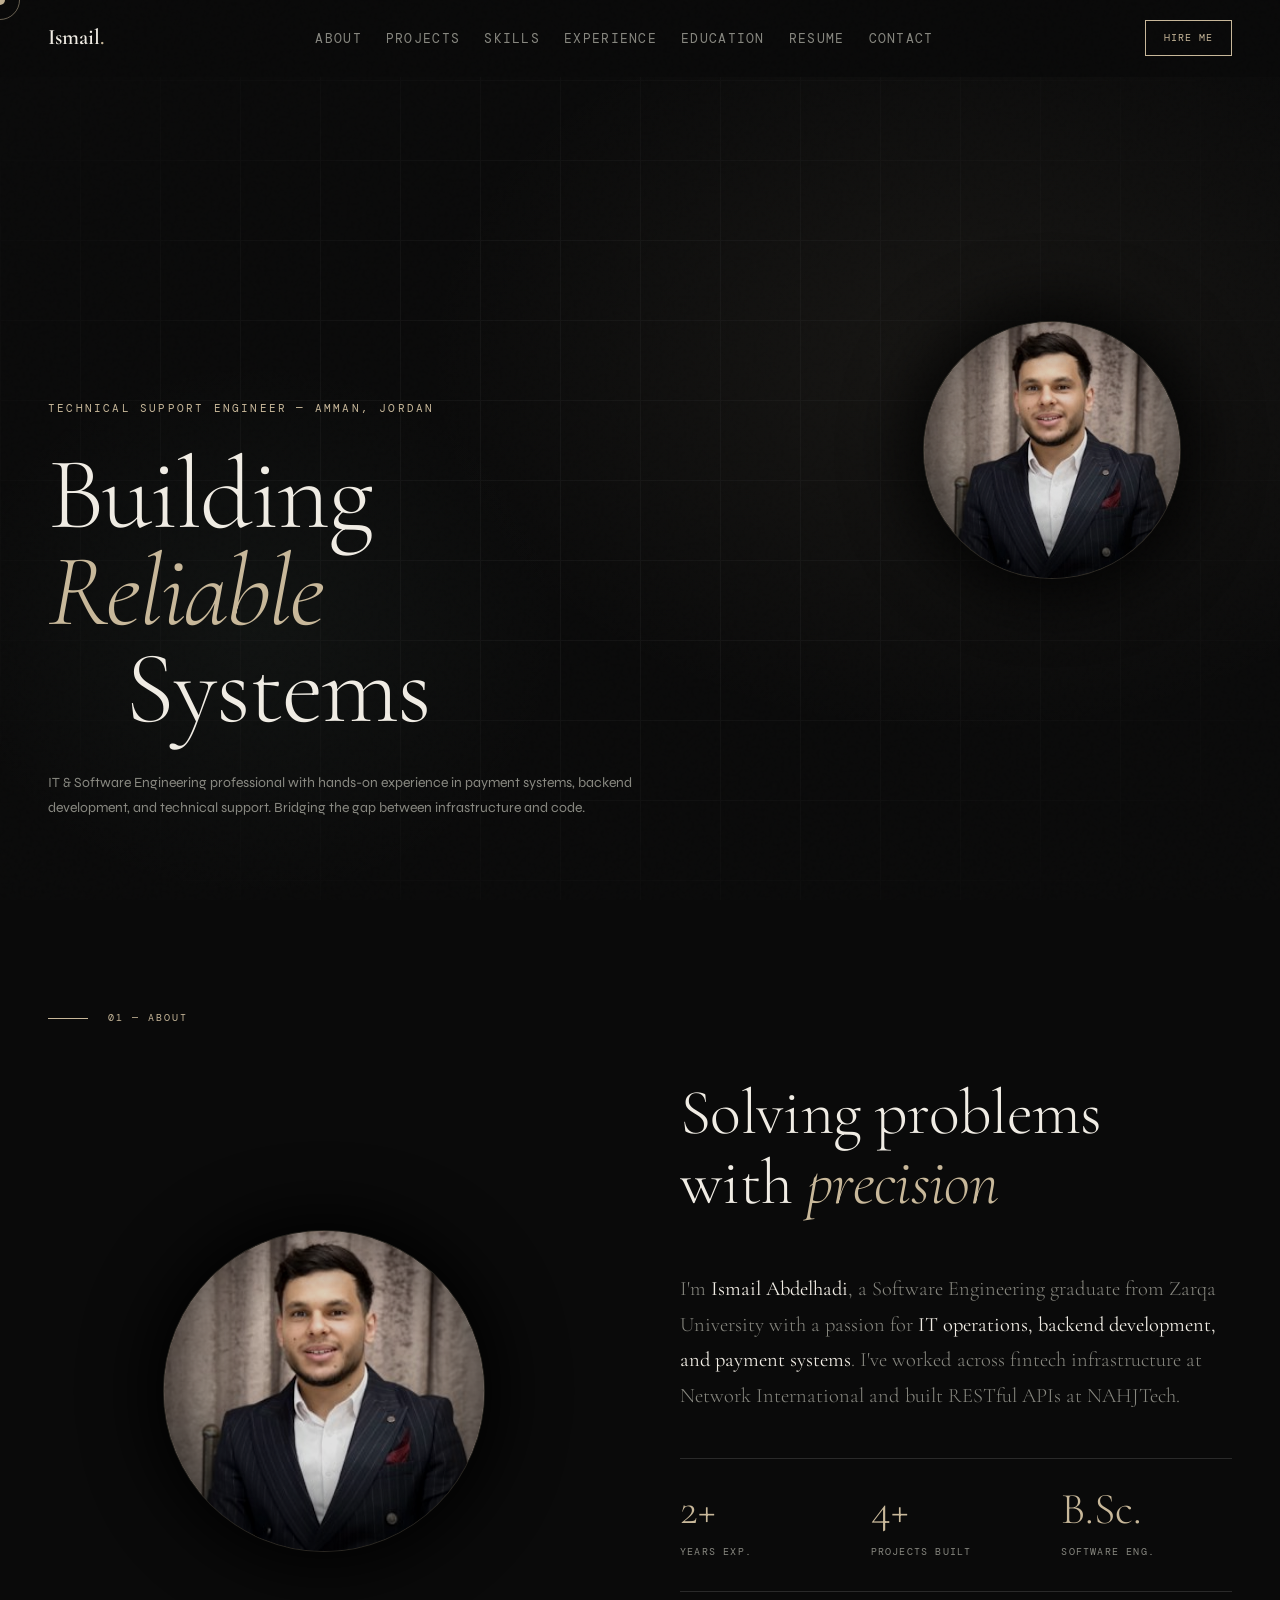
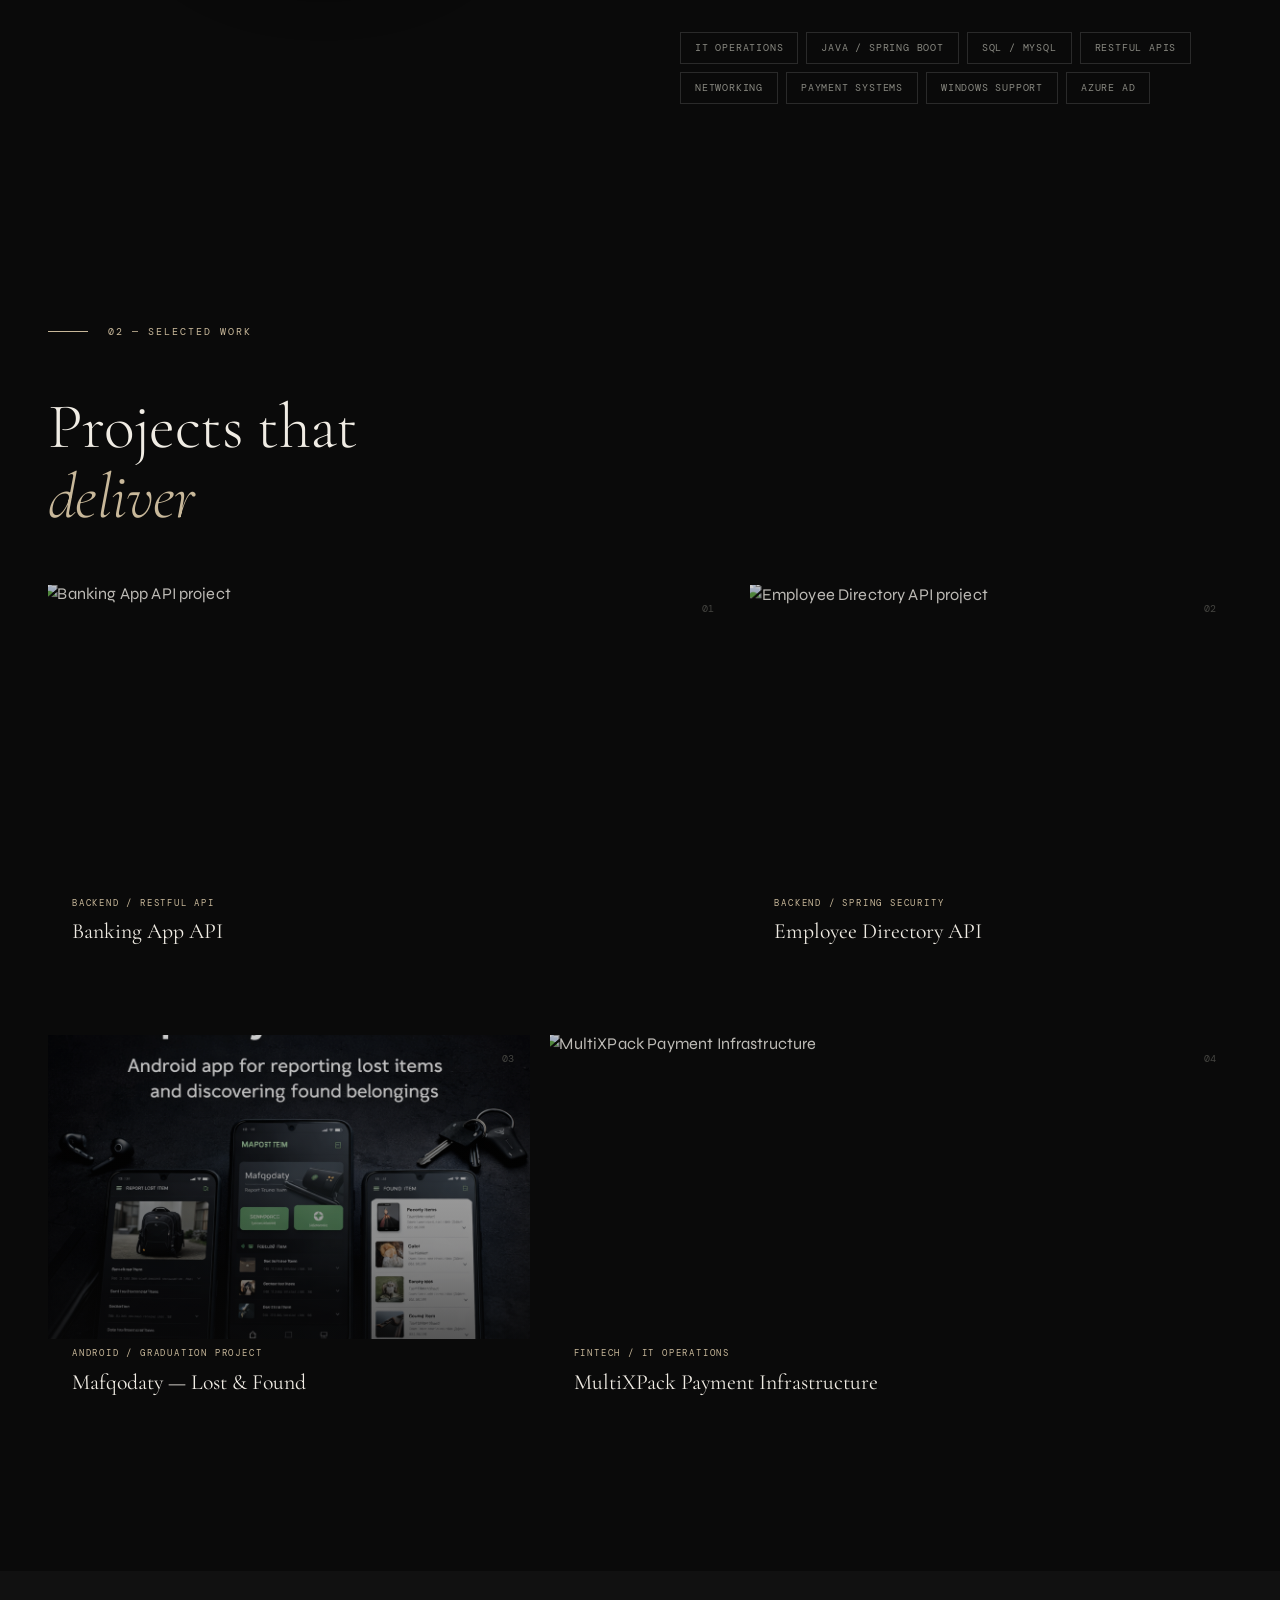
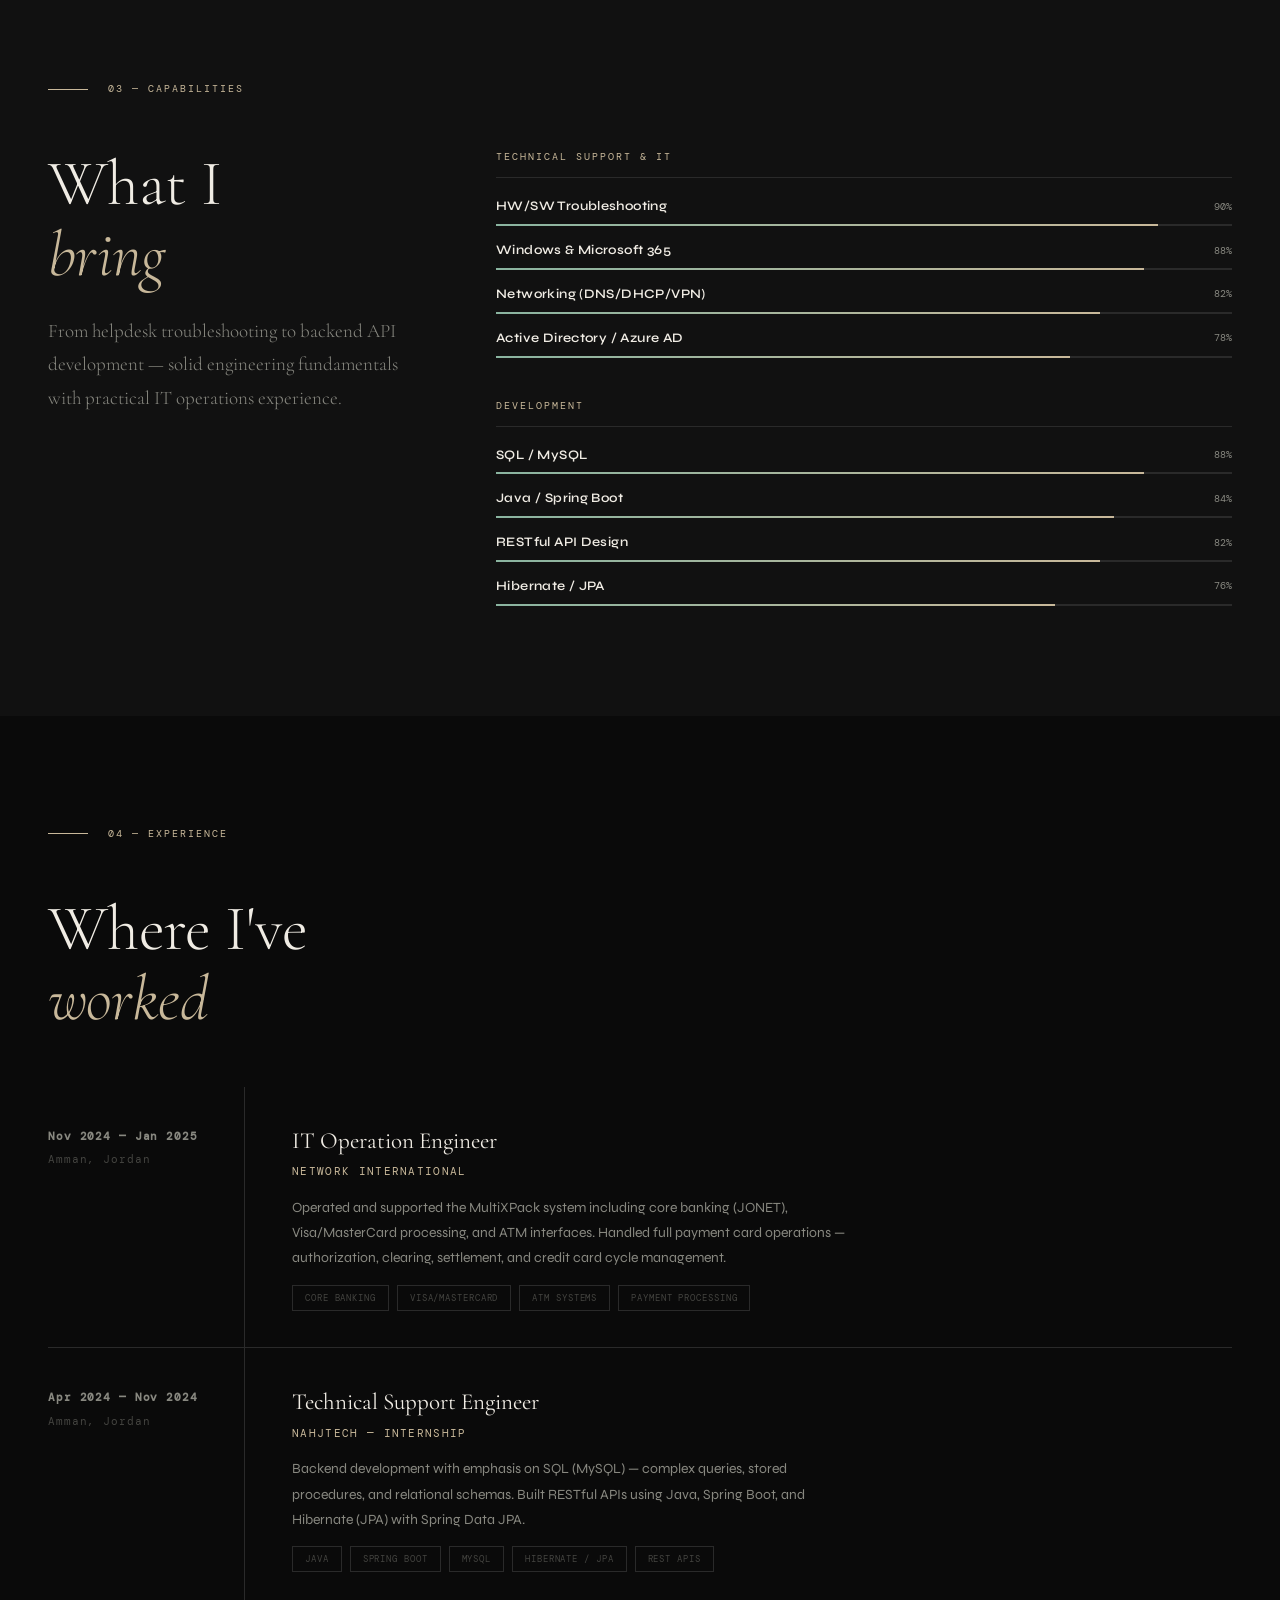
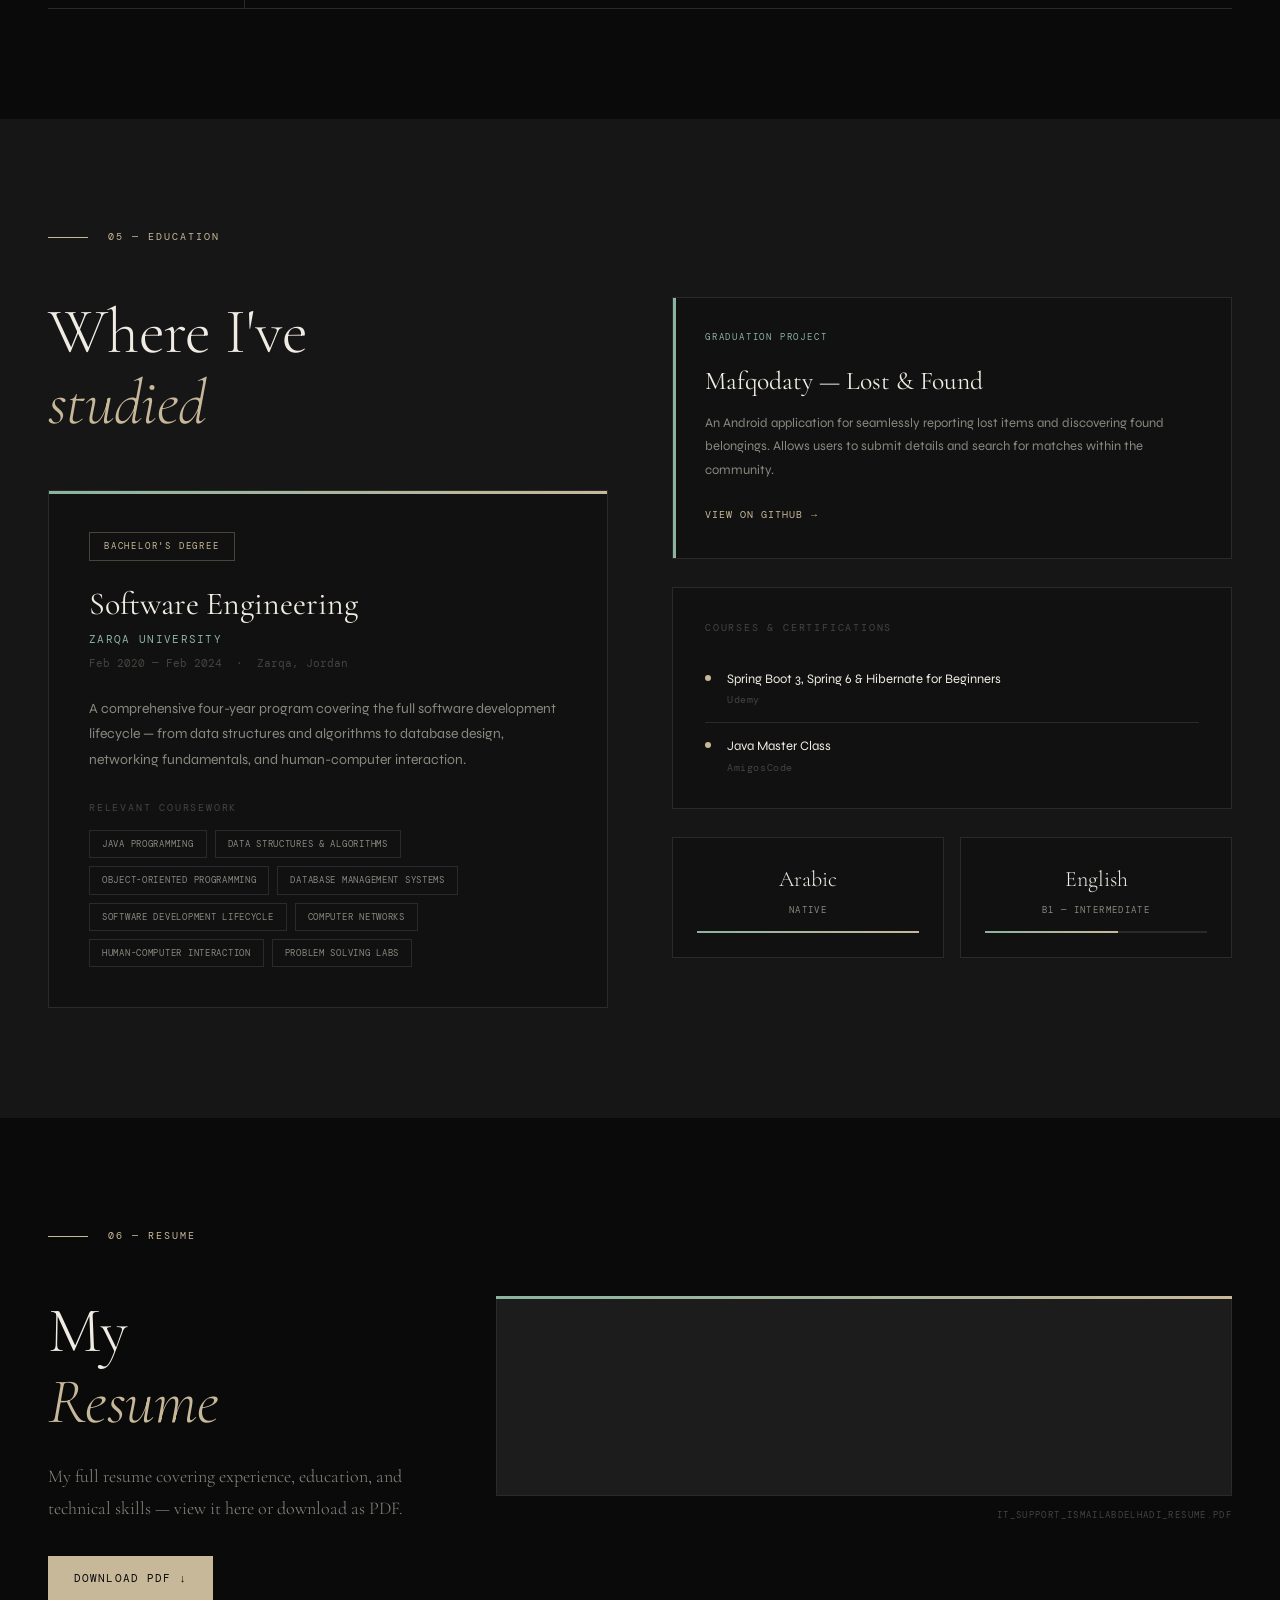
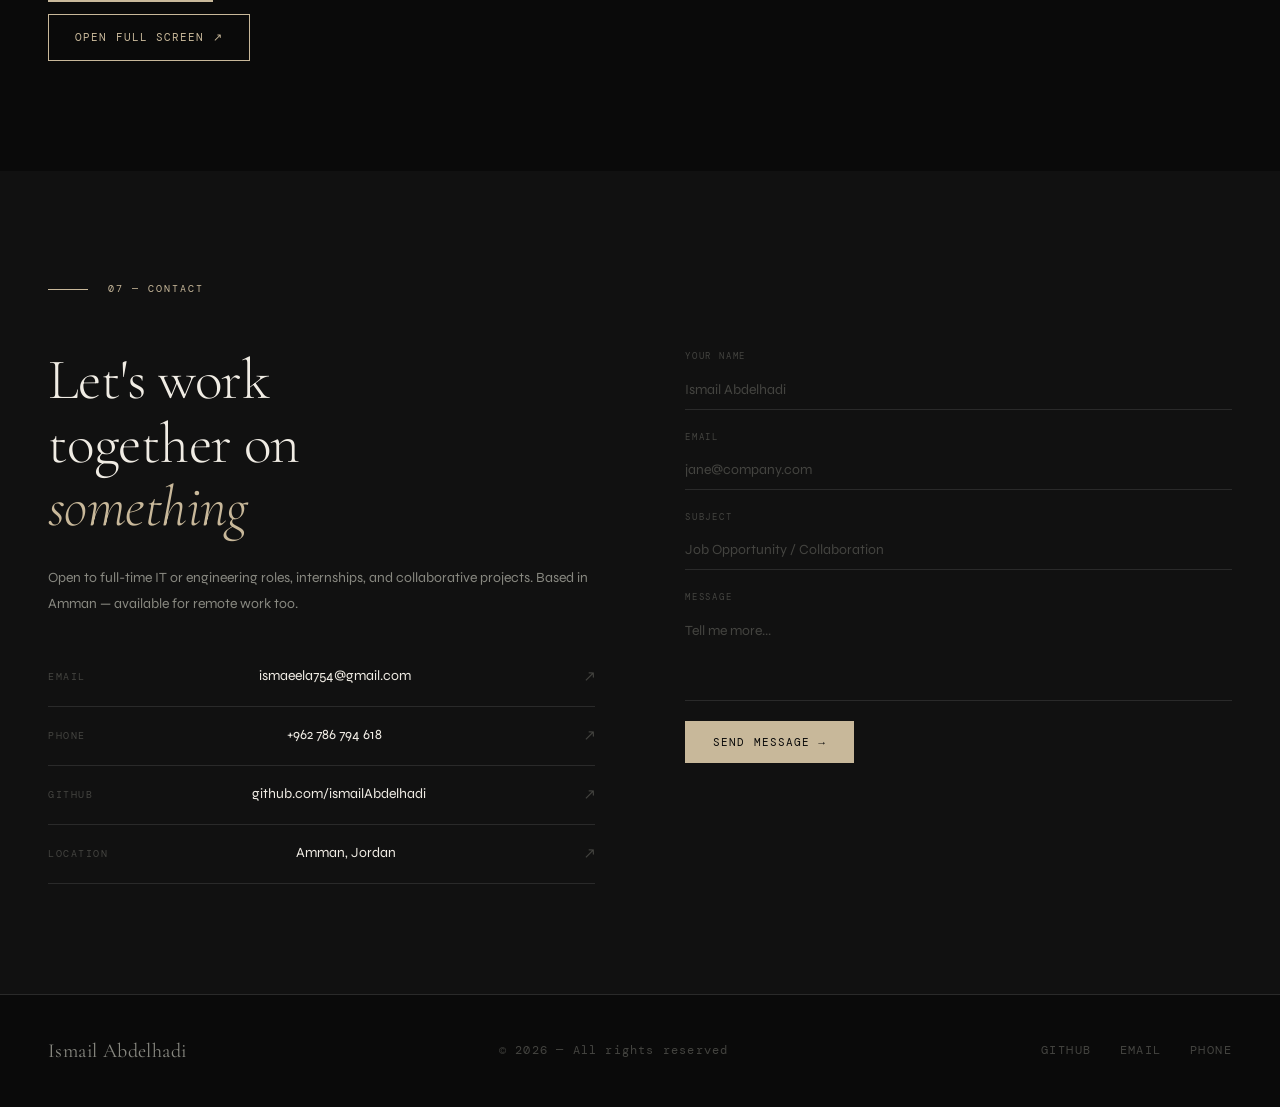
==== commit 756ec444: "Update placeholder text in input field" ====
--- a/index.html
+++ b/index.html
@@ -690,7 +690,7 @@
                 type="text"
                 id="name"
                 class="form-input"
-                placeholder="Jane Smith"
+                placeholder="Ismail Abdelhadi"
                 autocomplete="name"
               />
             </div>
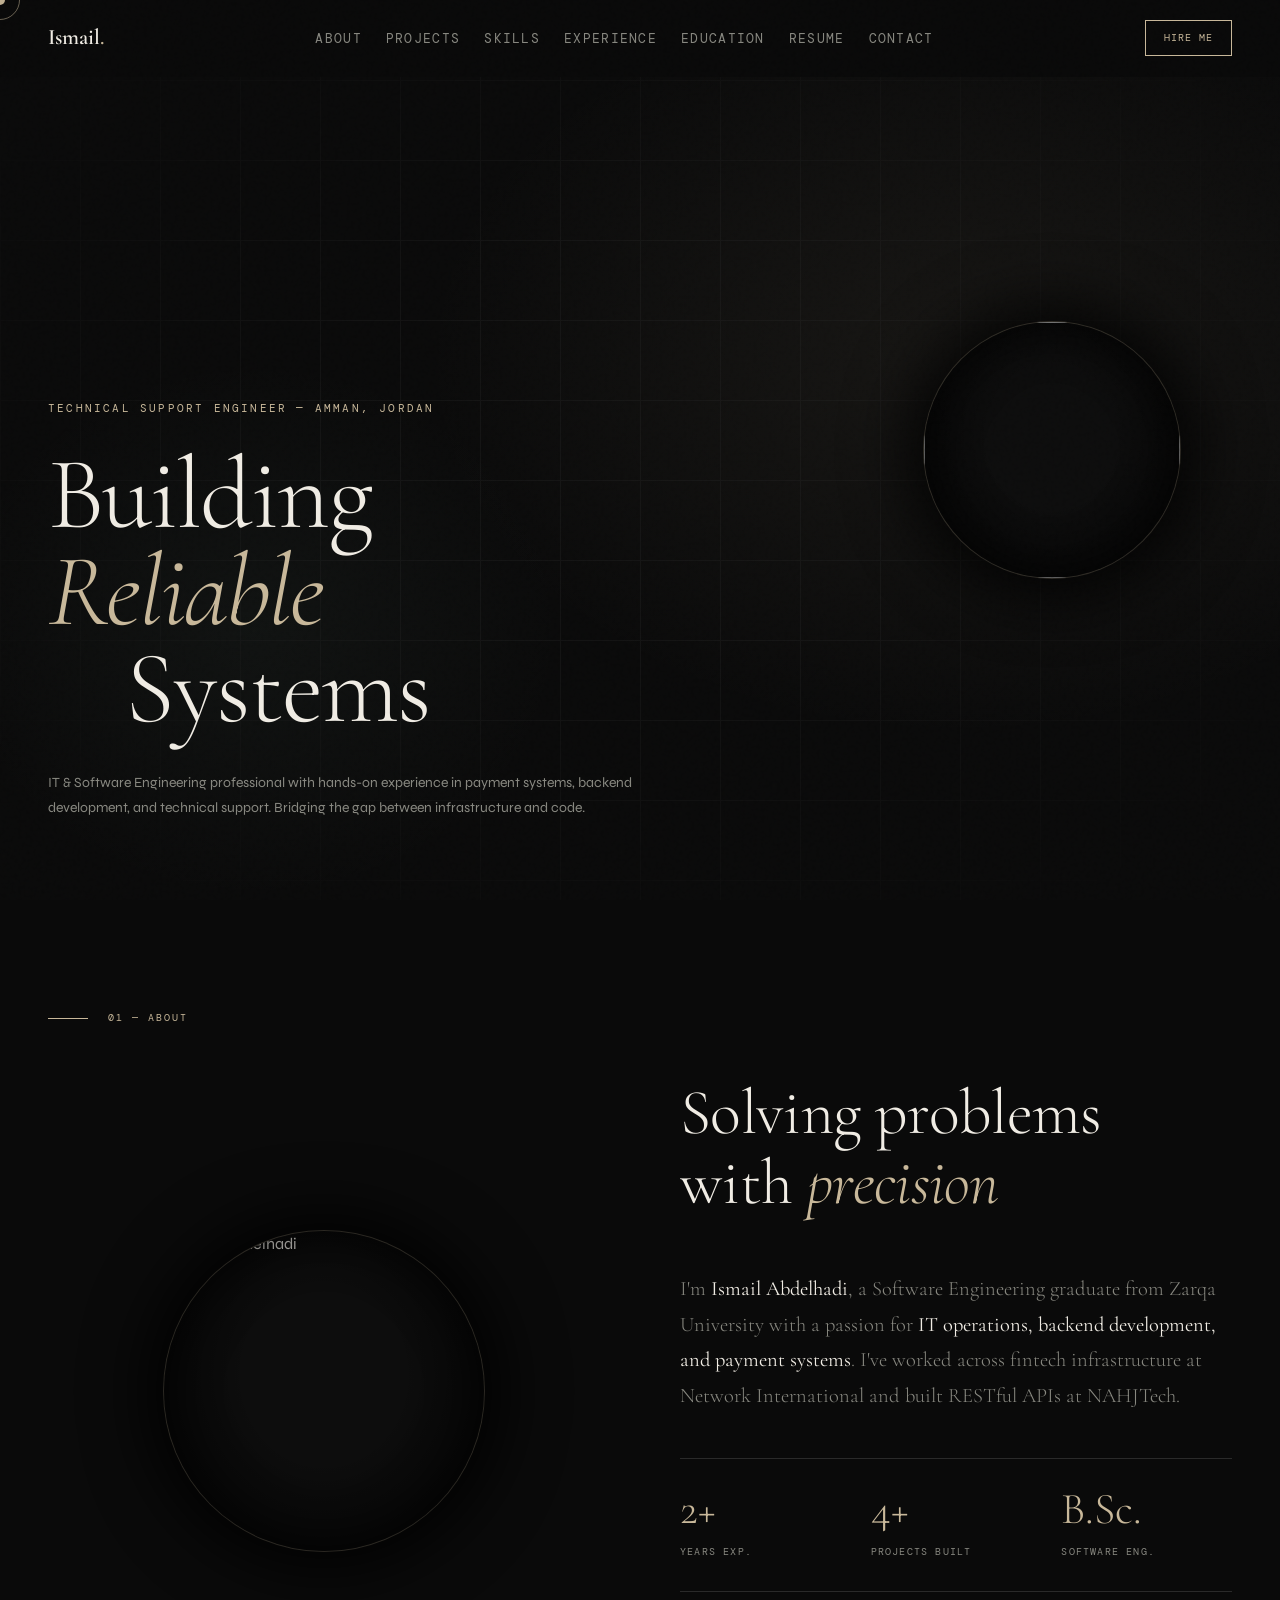
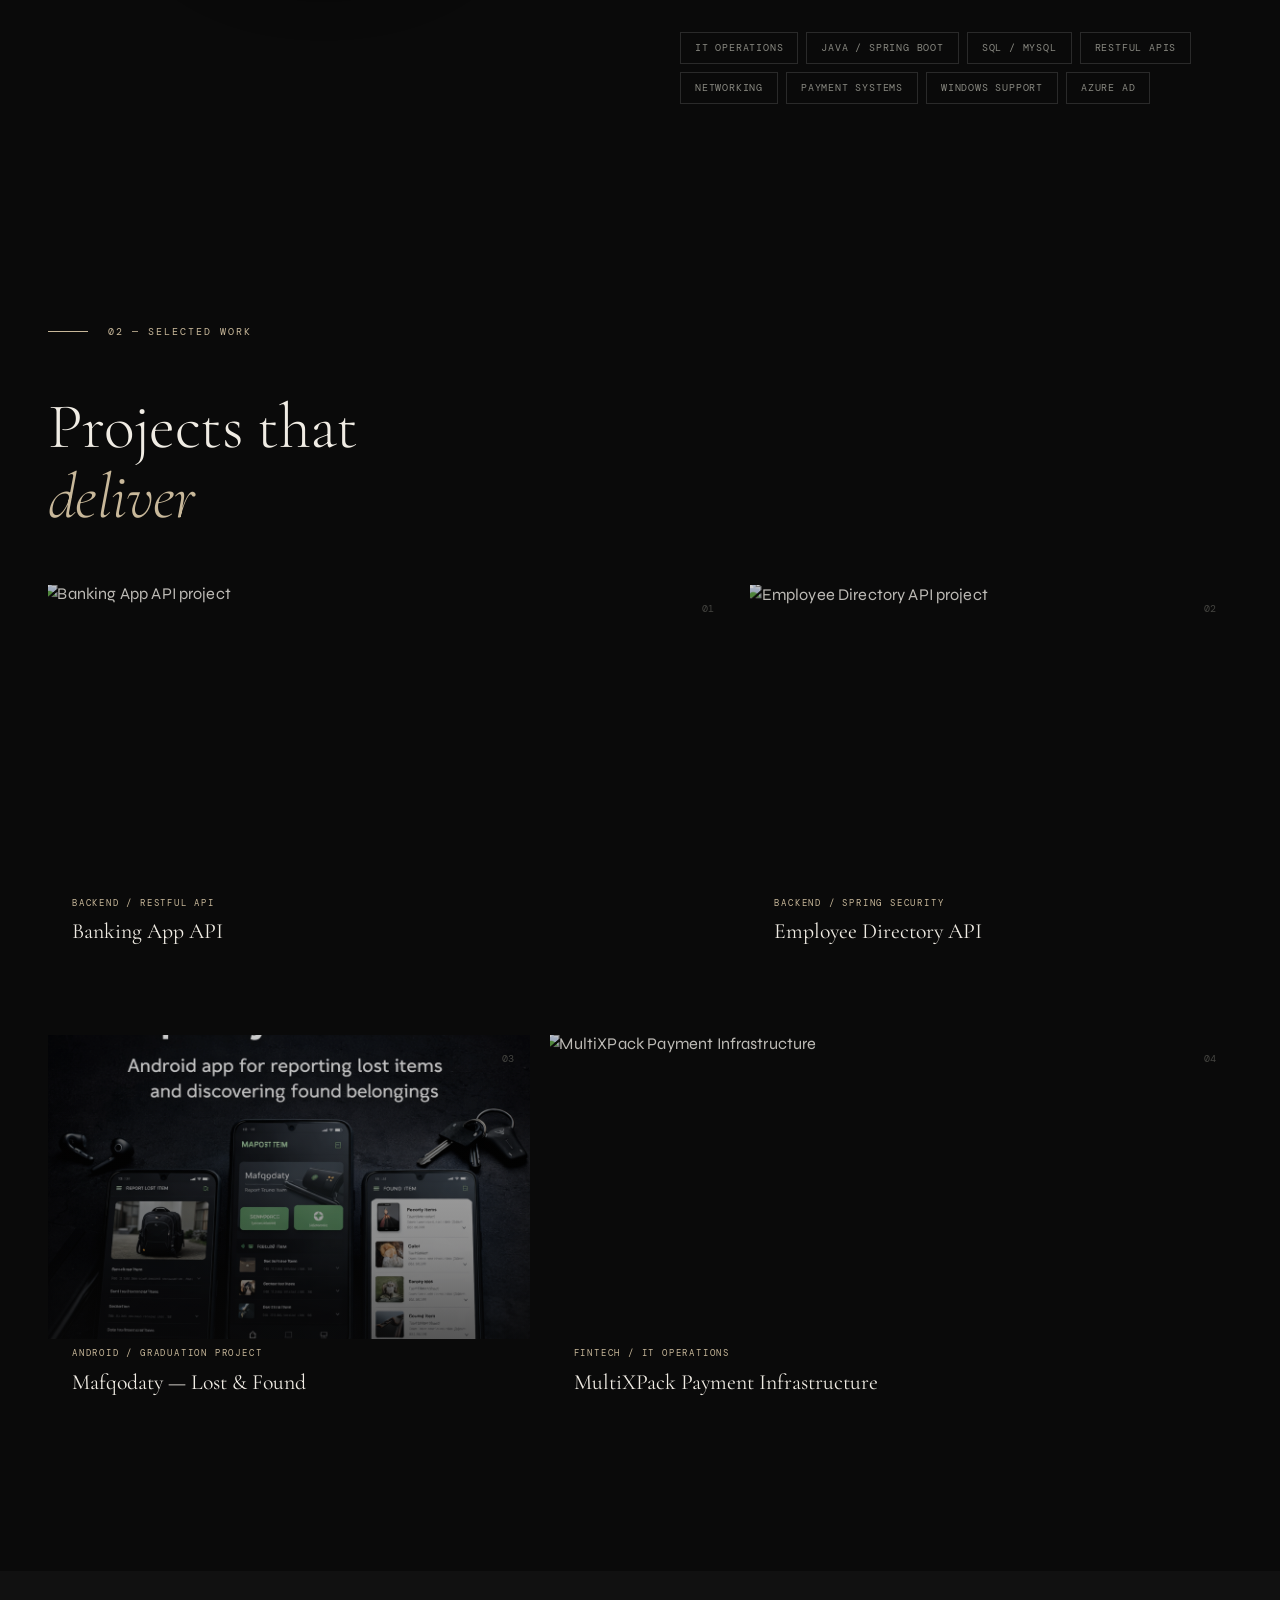
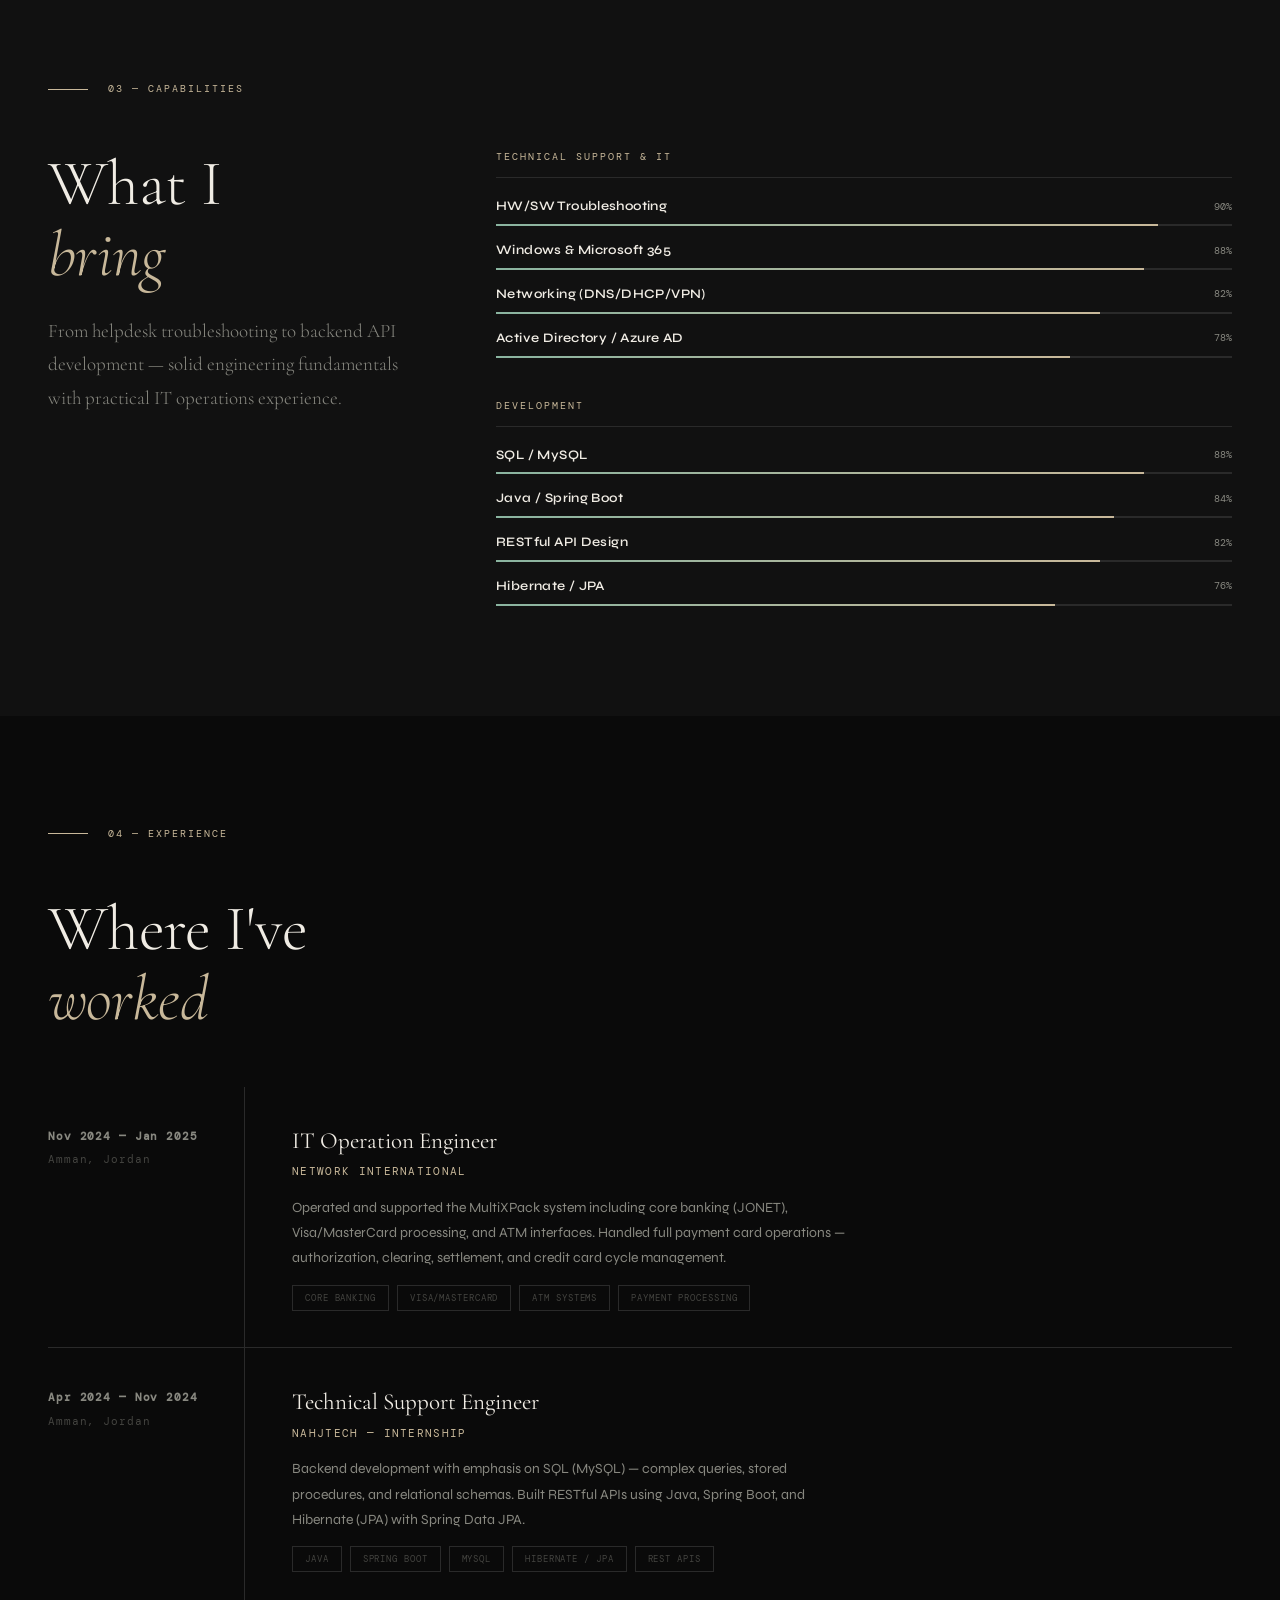
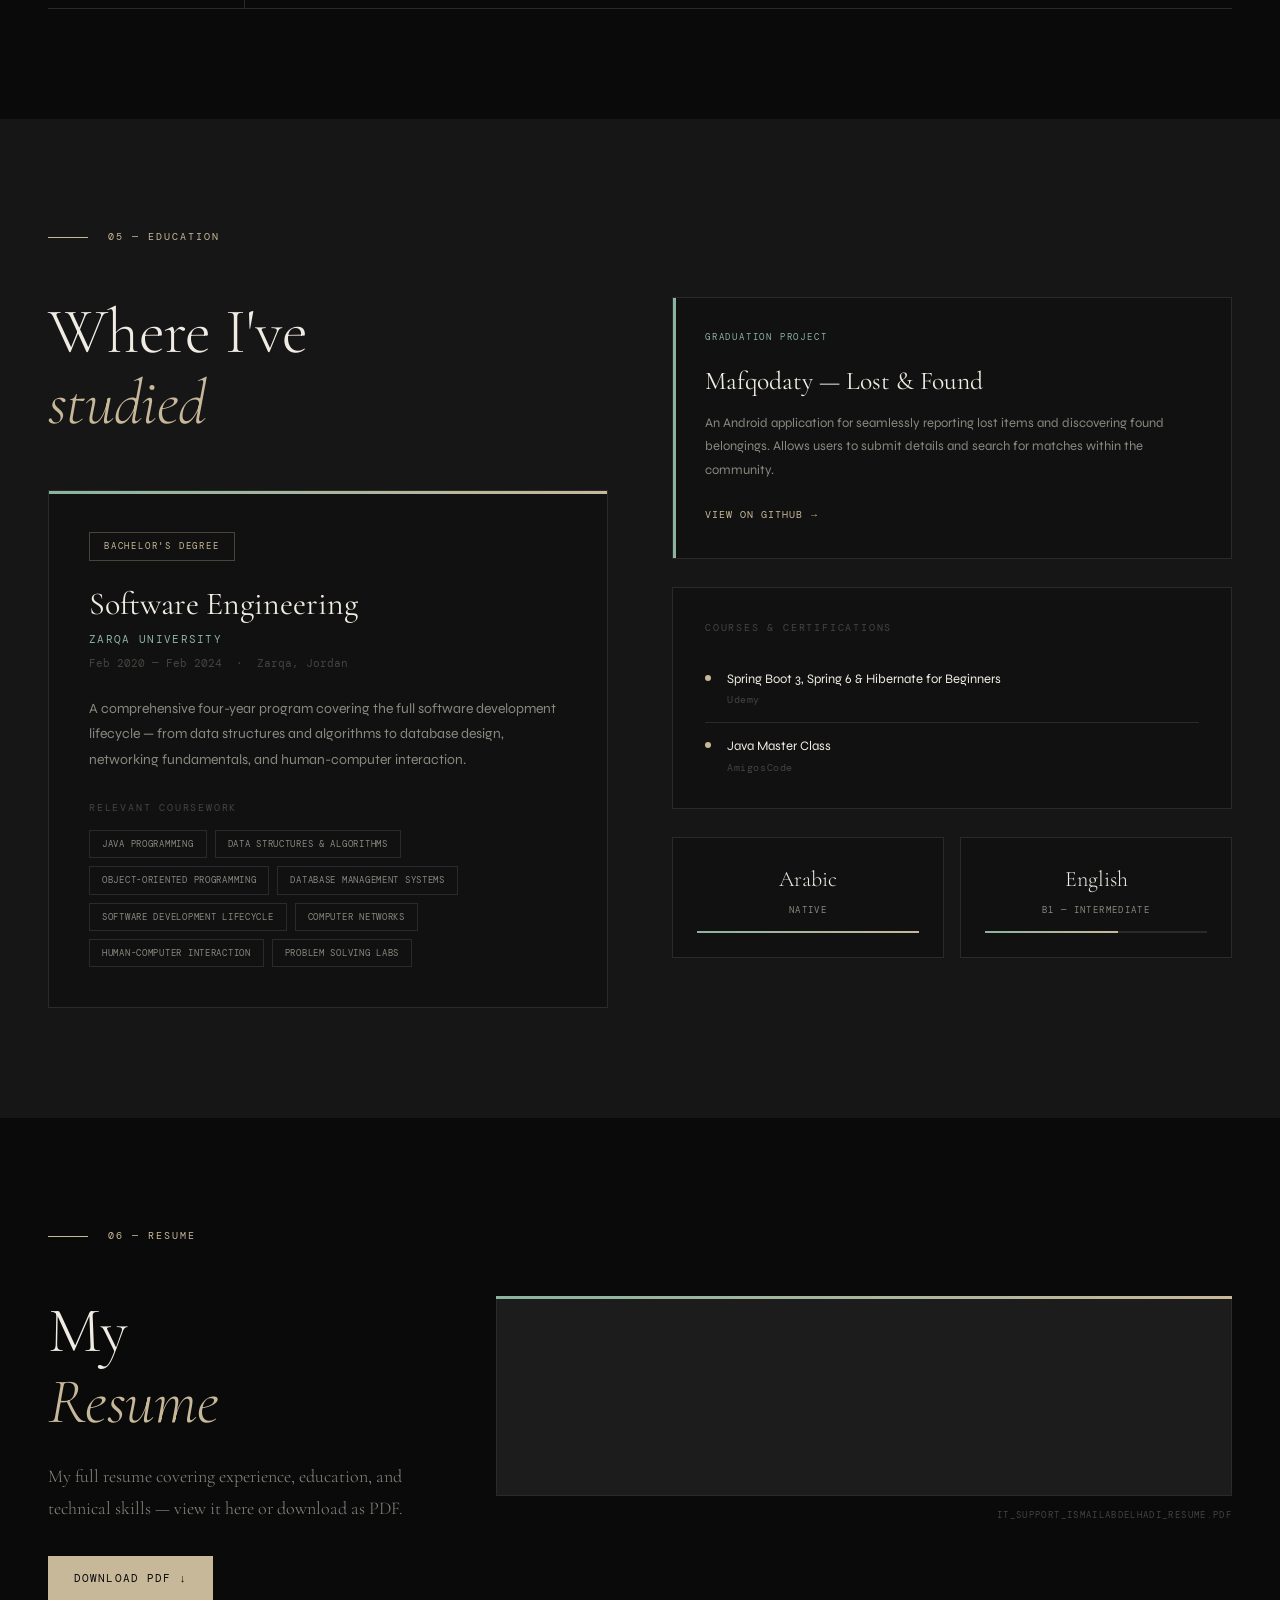
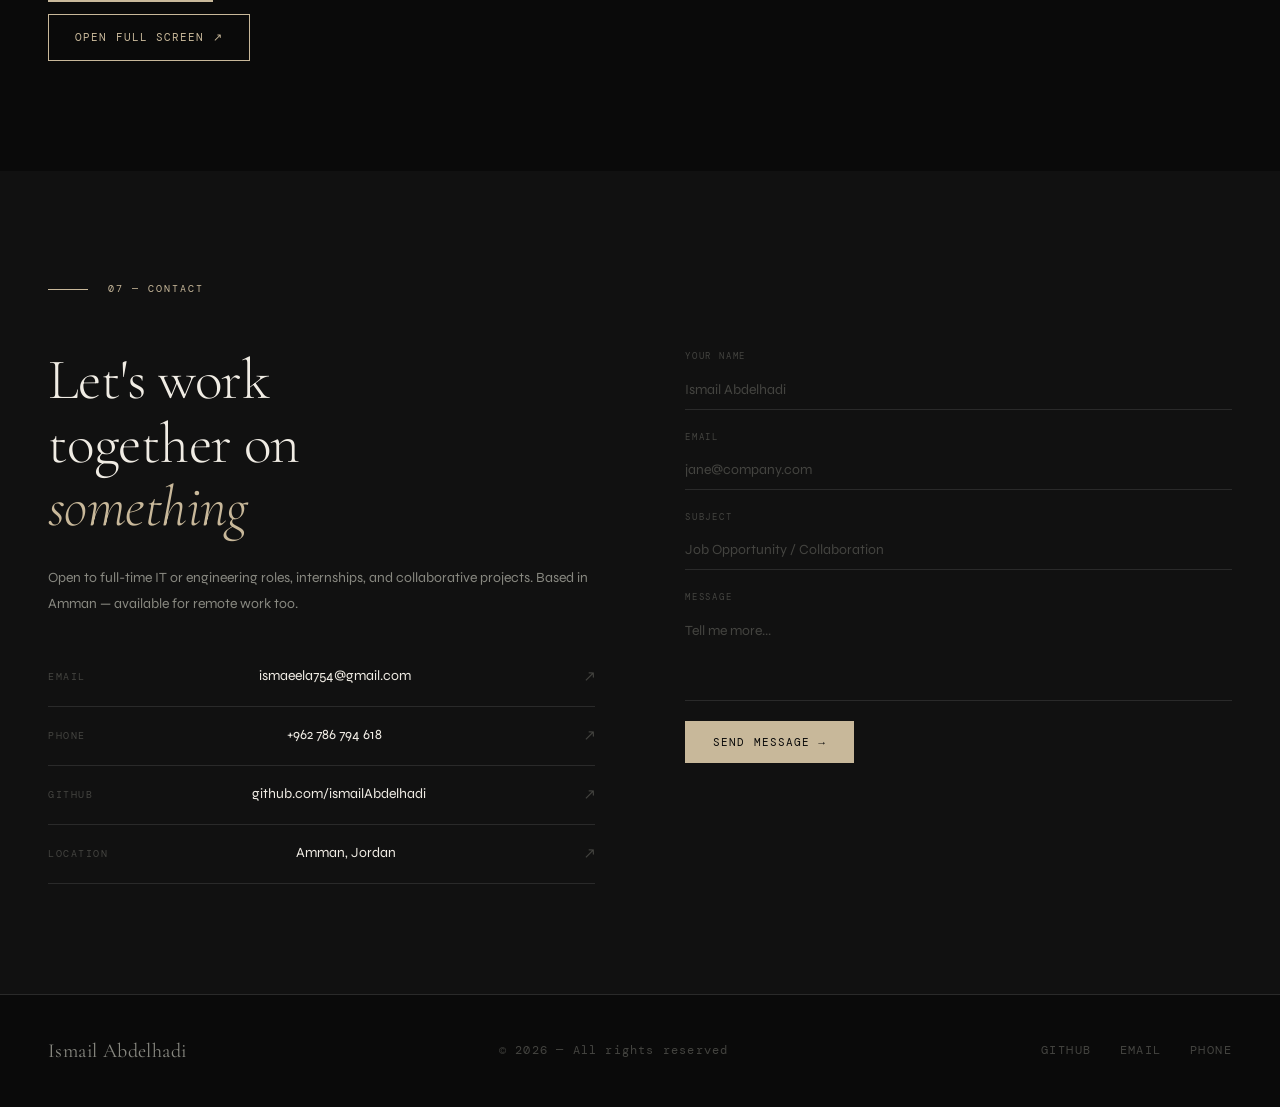
==== commit e9d84169: "Update greeting from 'Hello' to 'Goodbye'" ====
--- a/index.html
+++ b/index.html
@@ -96,7 +96,7 @@
 
       <div class="hero-photo photo-circle" aria-hidden="true">
         <img
-          src="[data-uri]"
+          src="https://lh3.googleusercontent.com/a/ACg8ocLjFvjA5KL-ygDmOF5-WskPzwLYShOs8LCcA9afxLLROSI-dBQe=s288-c-no"
           alt=""
         />
       </div>
@@ -125,7 +125,7 @@
         <div class="about-photo-col reveal">
           <div class="about-photo photo-circle">
             <img
-              src="[data-uri]"
+              src="https://lh3.googleusercontent.com/a/ACg8ocLjFvjA5KL-ygDmOF5-WskPzwLYShOs8LCcA9afxLLROSI-dBQe=s288-c-no"
               alt="Ismail Abdelhadi"
             />
           </div>
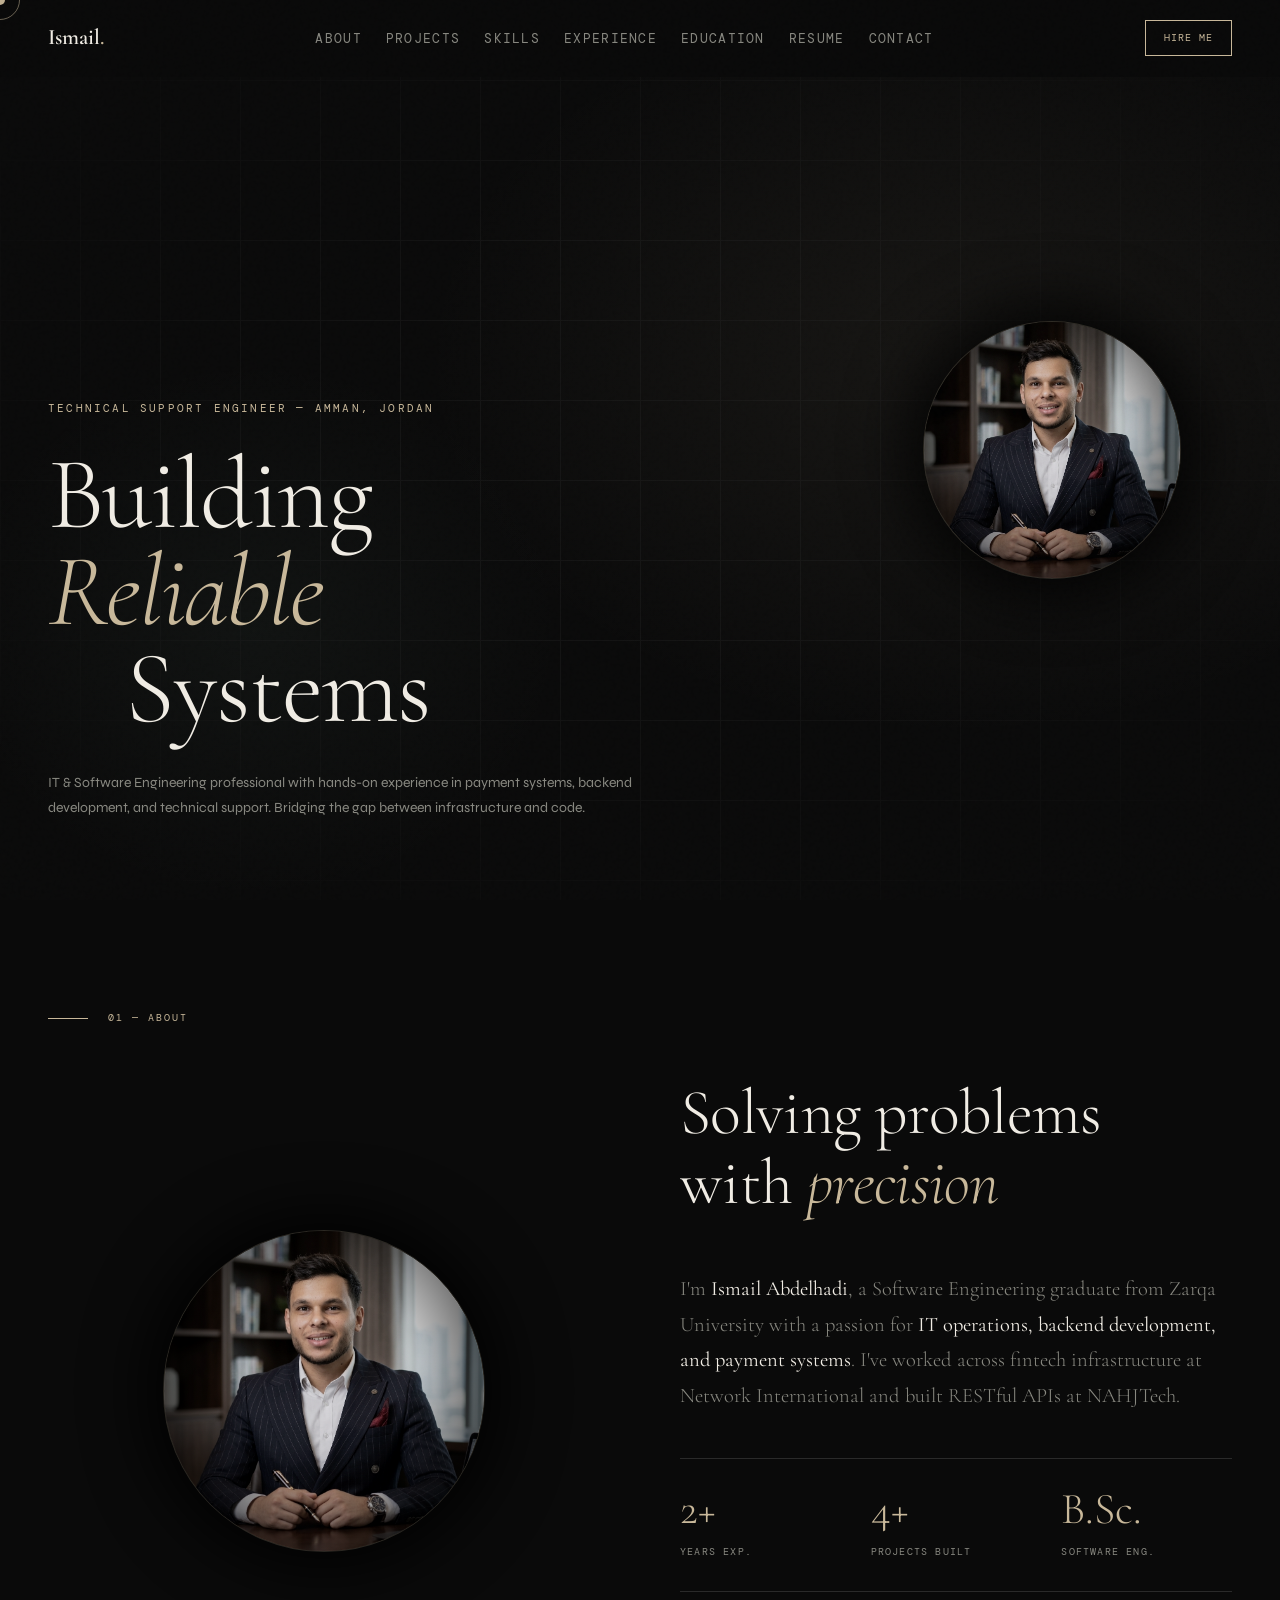
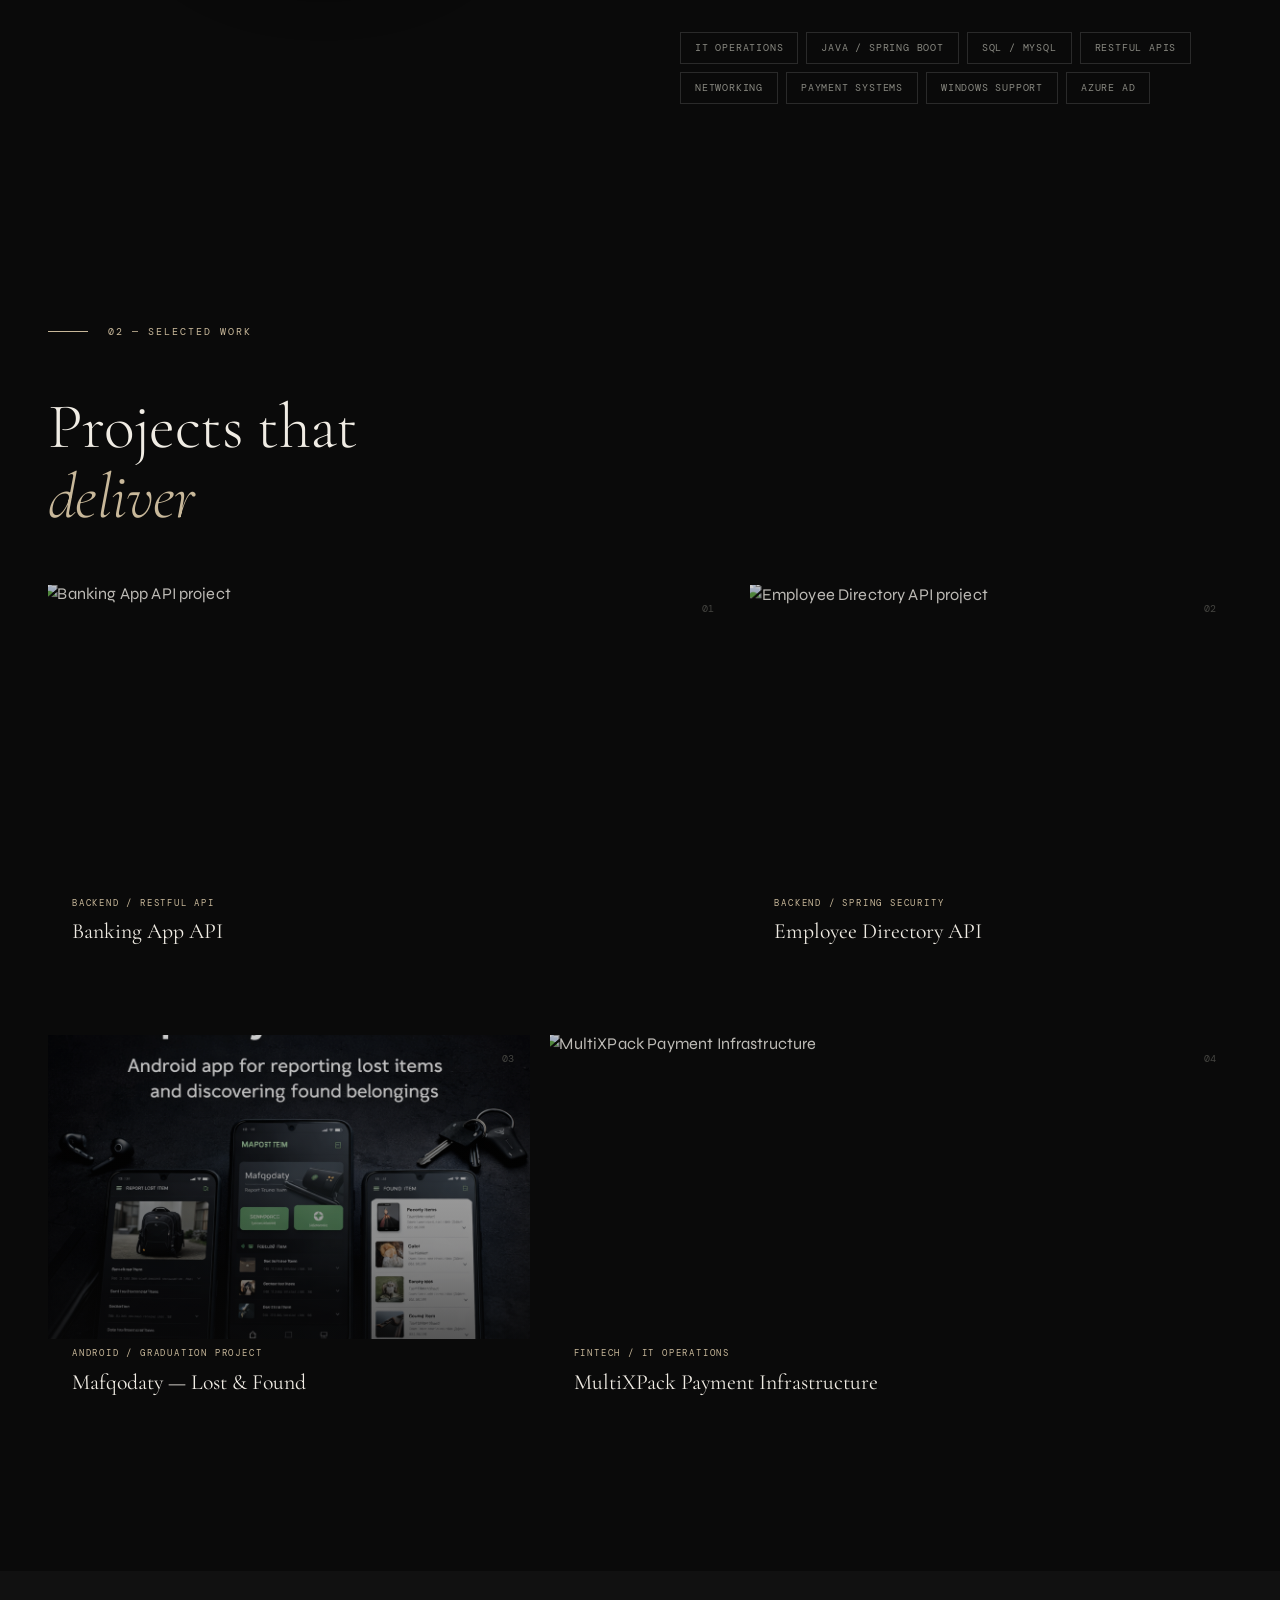
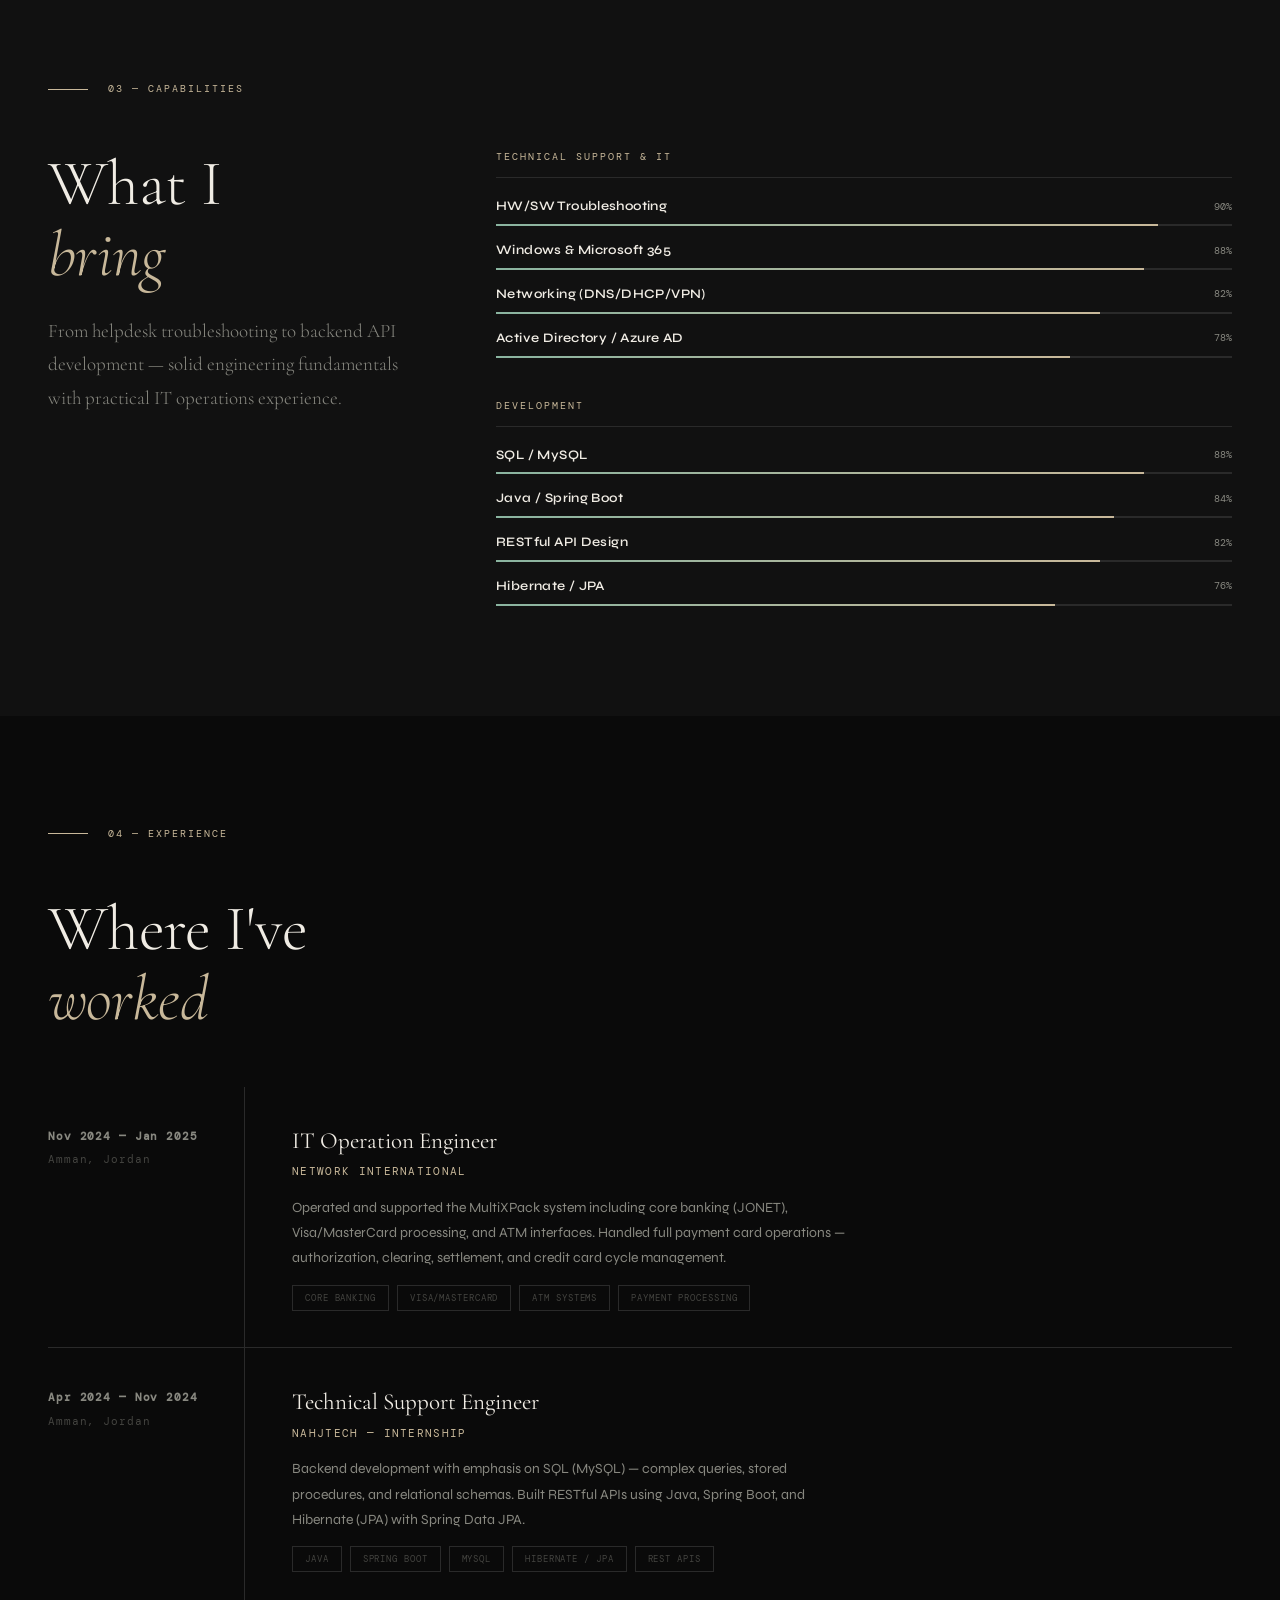
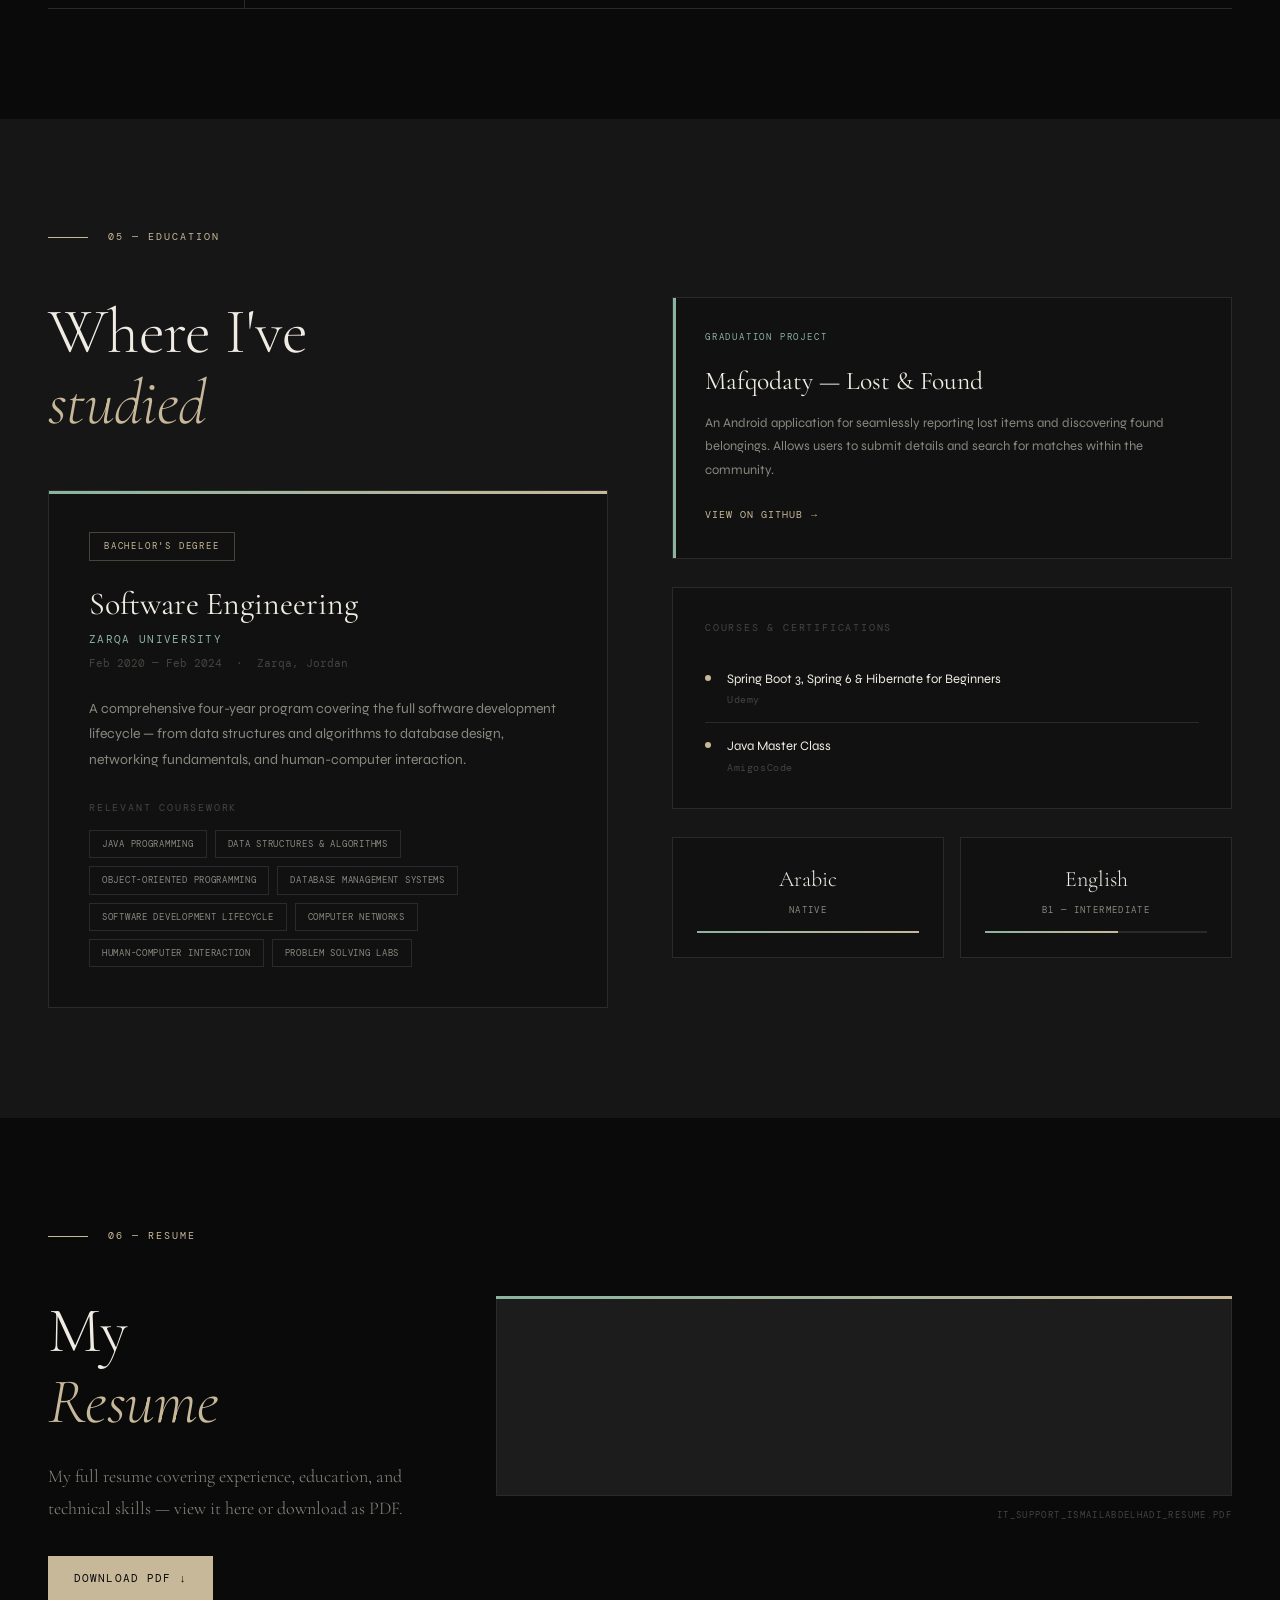
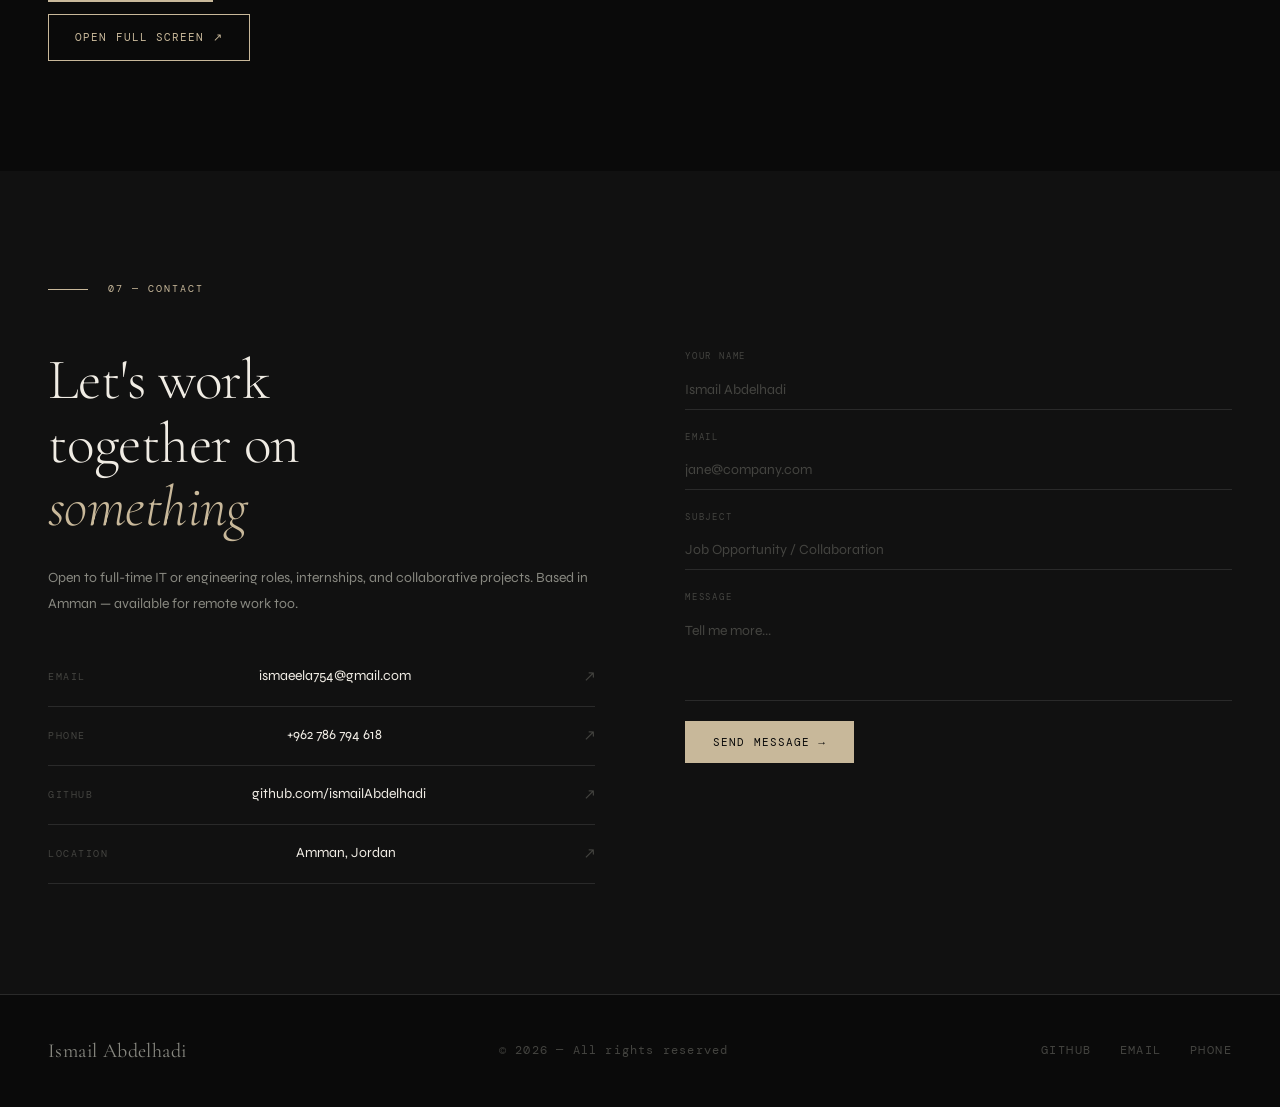
==== commit 4f5d5b19: "Fix image source paths in index.html Updated image source paths to remove leading dot." ====
--- a/index.html
+++ b/index.html
@@ -96,7 +96,7 @@
 
       <div class="hero-photo photo-circle" aria-hidden="true">
         <img
-          src="https://lh3.googleusercontent.com/a/ACg8ocLjFvjA5KL-ygDmOF5-WskPzwLYShOs8LCcA9afxLLROSI-dBQe=s288-c-no"
+          src="images/Fhoto.png"
           alt=""
         />
       </div>
@@ -125,7 +125,7 @@
         <div class="about-photo-col reveal">
           <div class="about-photo photo-circle">
             <img
-              src="https://lh3.googleusercontent.com/a/ACg8ocLjFvjA5KL-ygDmOF5-WskPzwLYShOs8LCcA9afxLLROSI-dBQe=s288-c-no"
+              src="images/Fhoto.png"
               alt="Ismail Abdelhadi"
             />
           </div>
@@ -233,7 +233,7 @@
         <article class="project-card reveal">
           <img
             class="project-img"
-            src="Mafqodaty.png"
+            src="images/Mafqodaty.png"
             alt="Mafqodaty Lost and Found app"
             loading="lazy"
           />
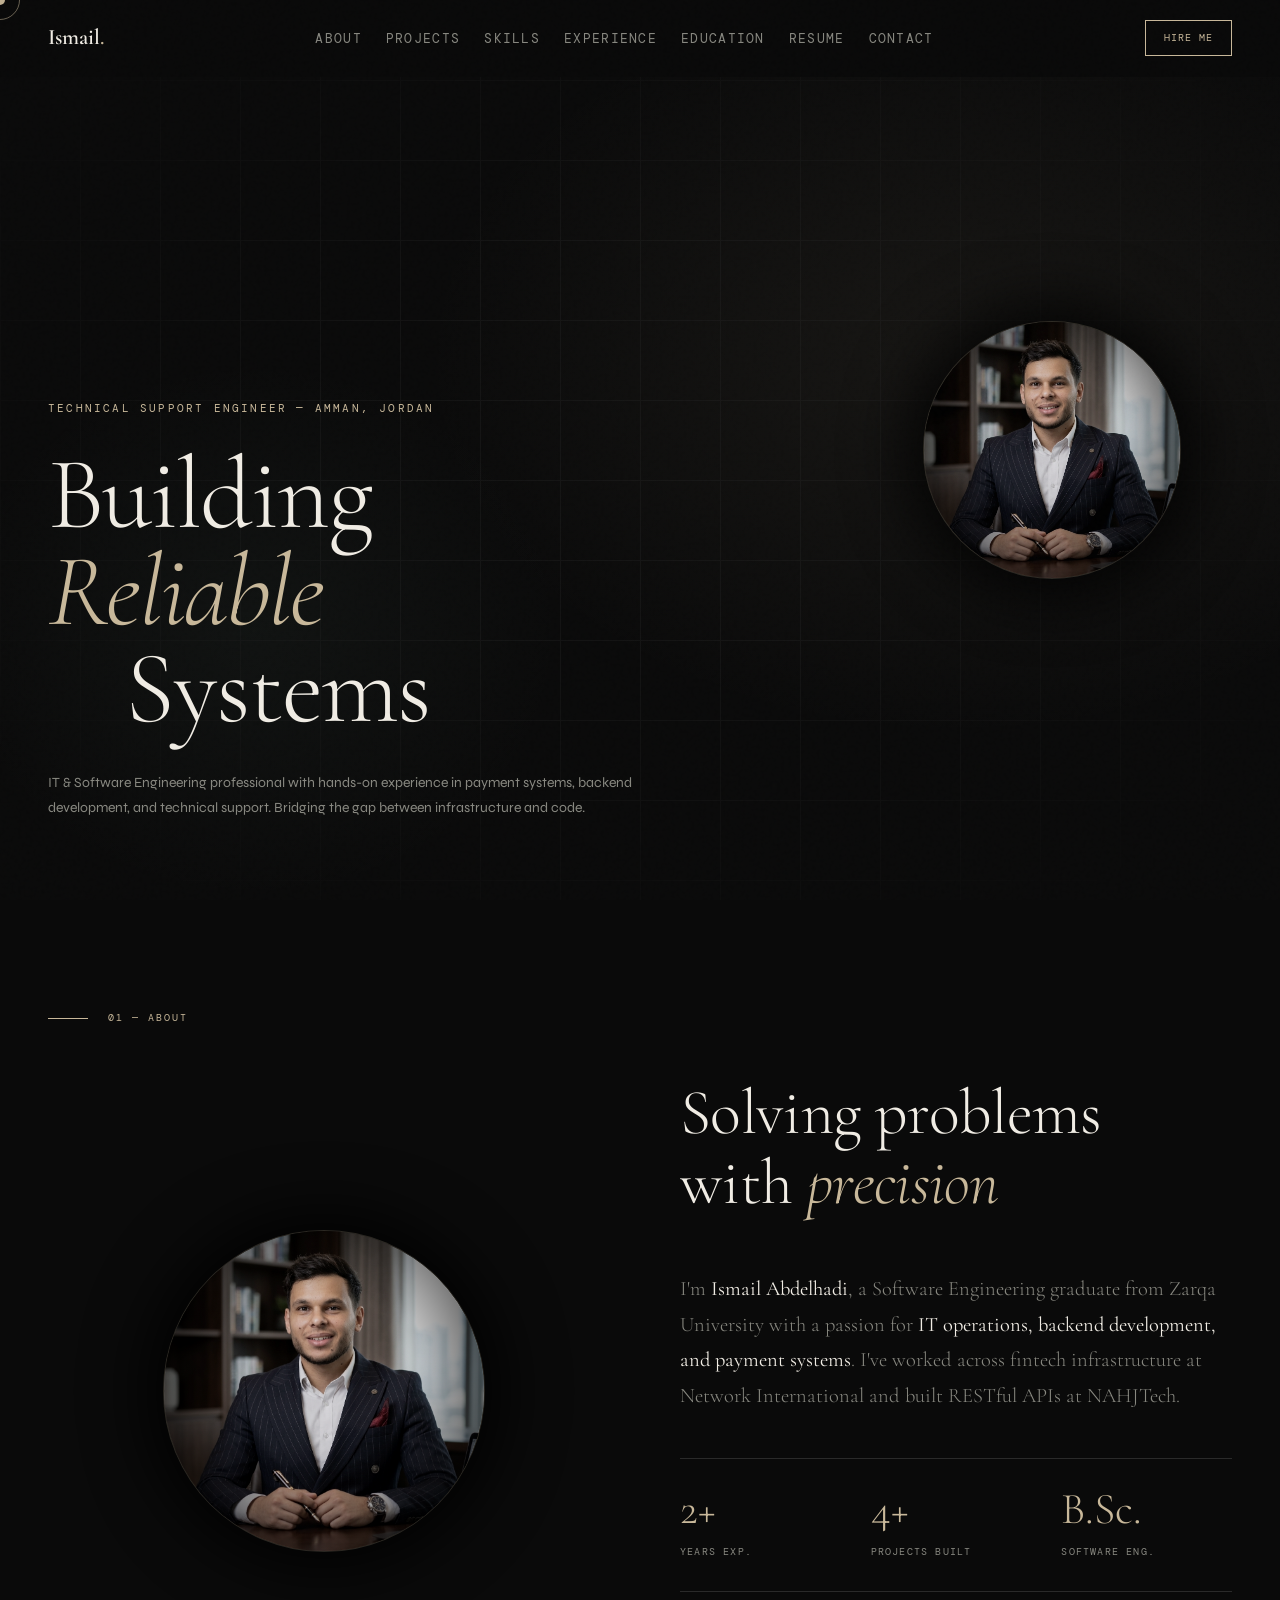
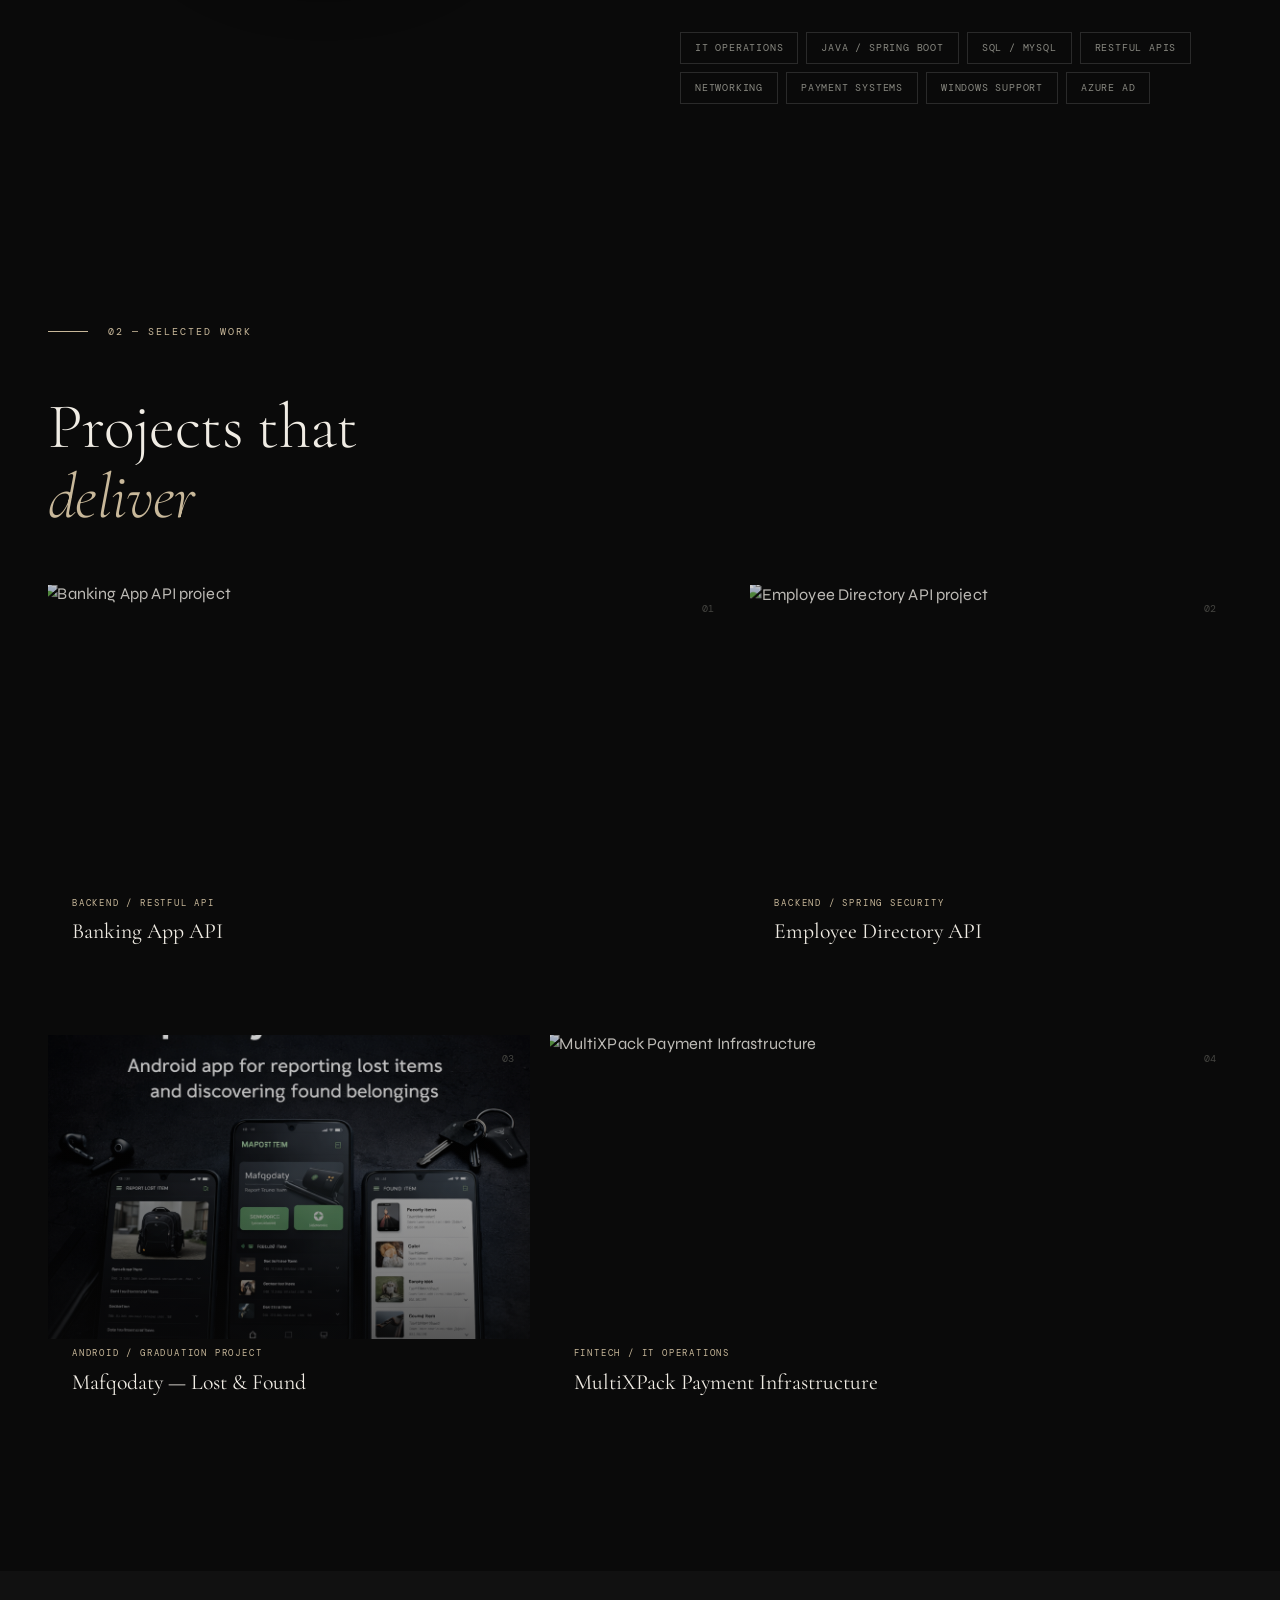
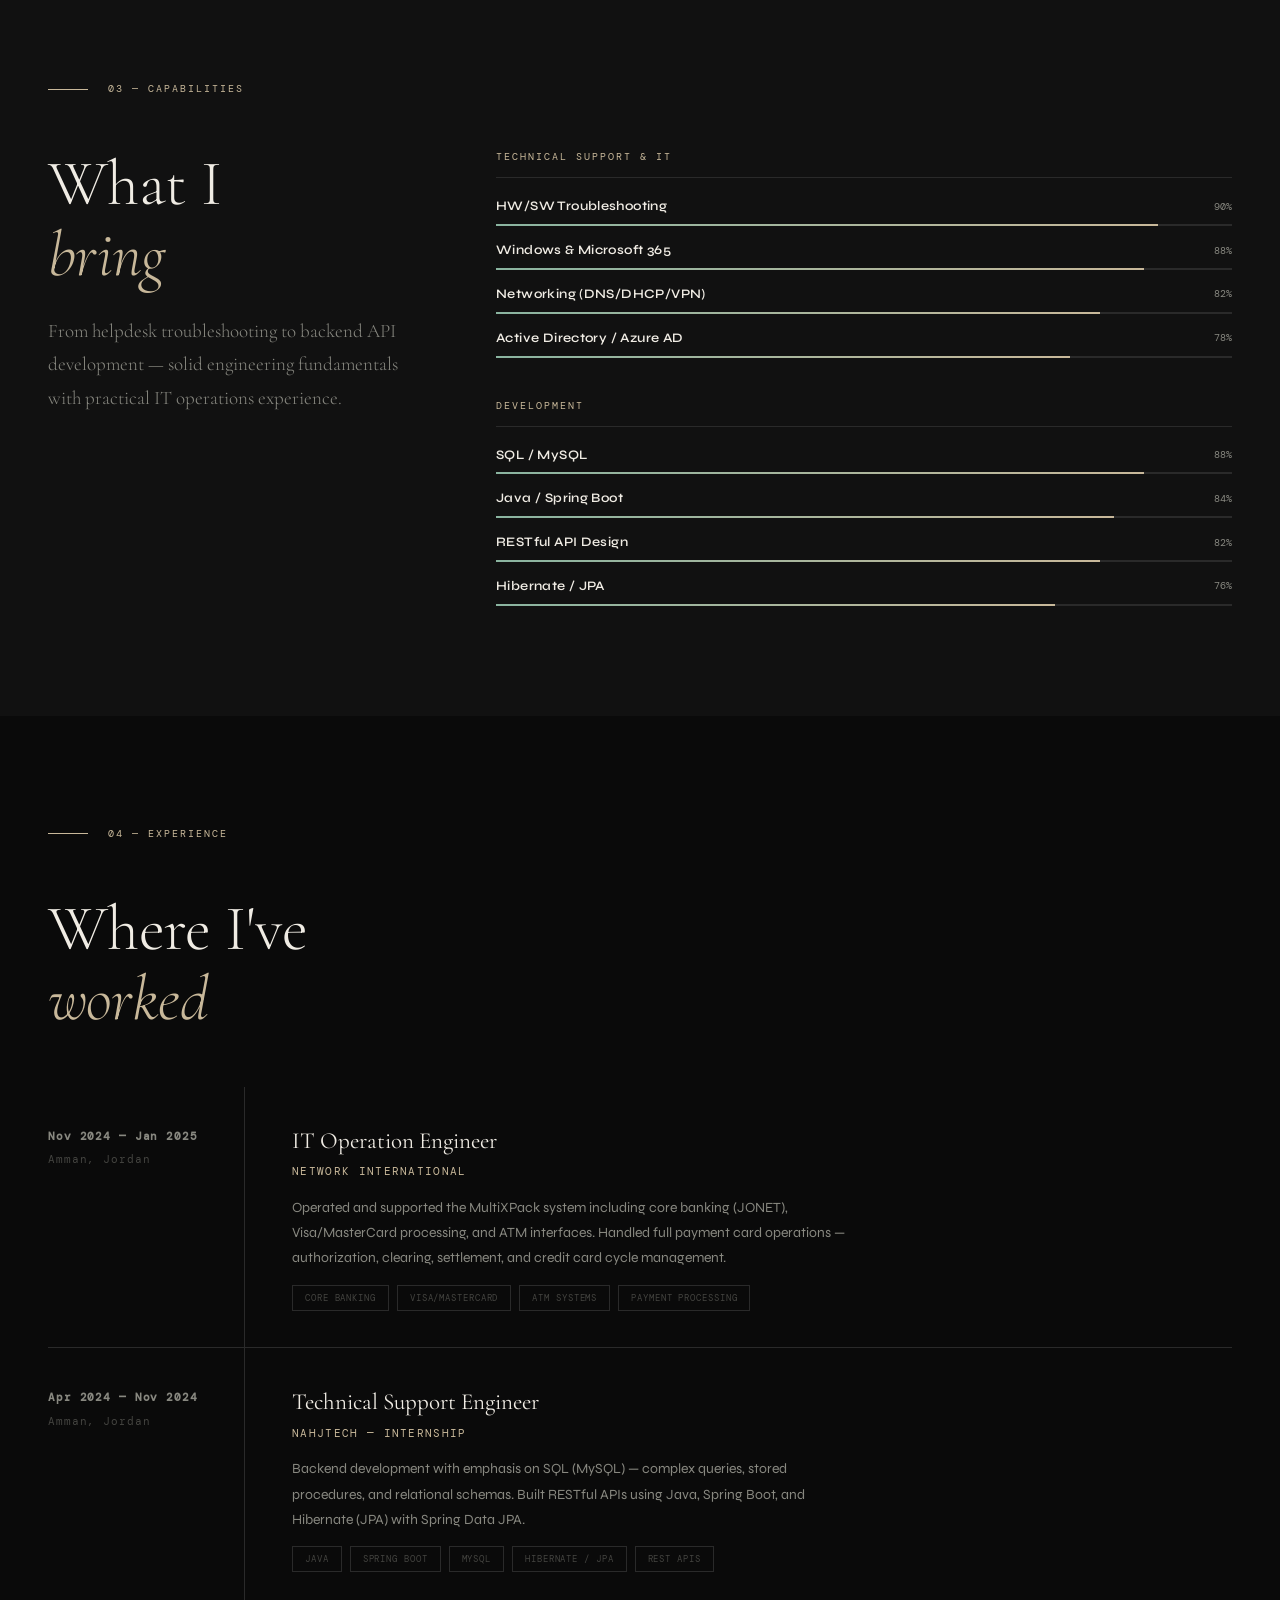
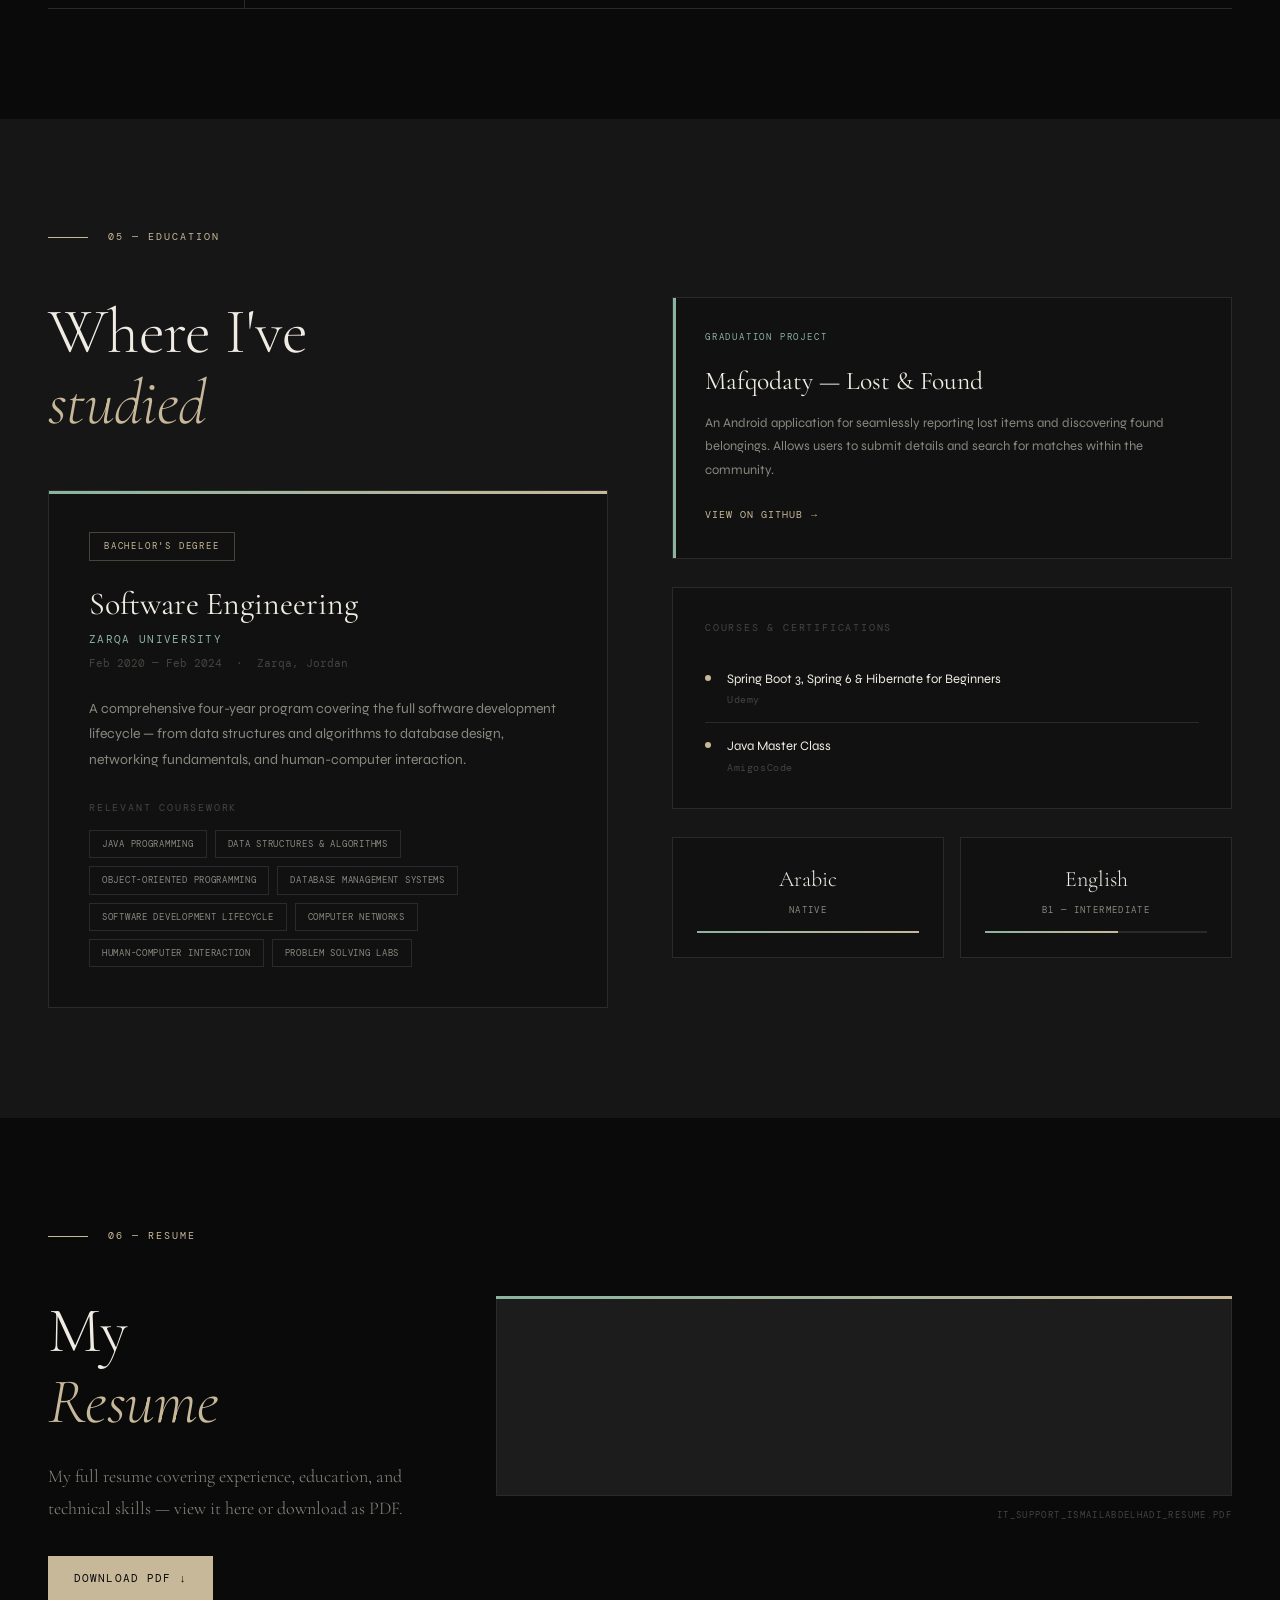
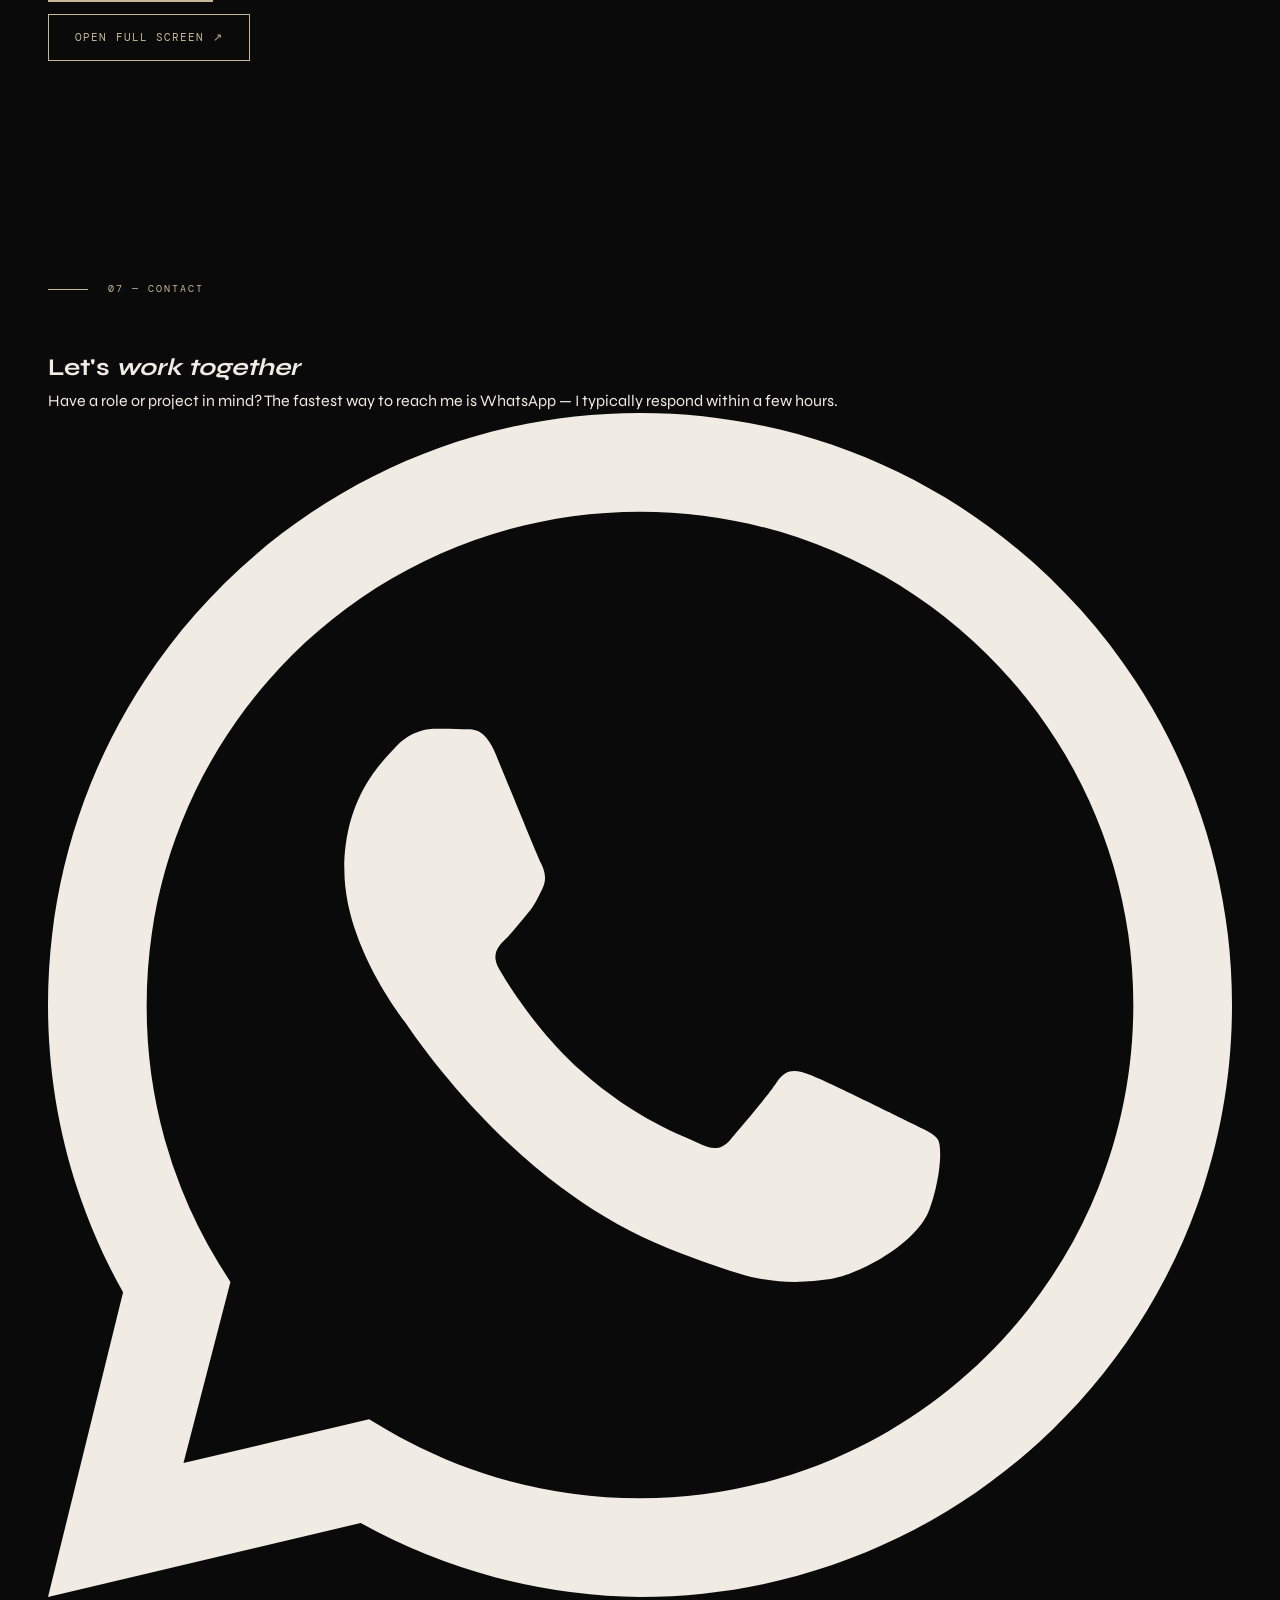
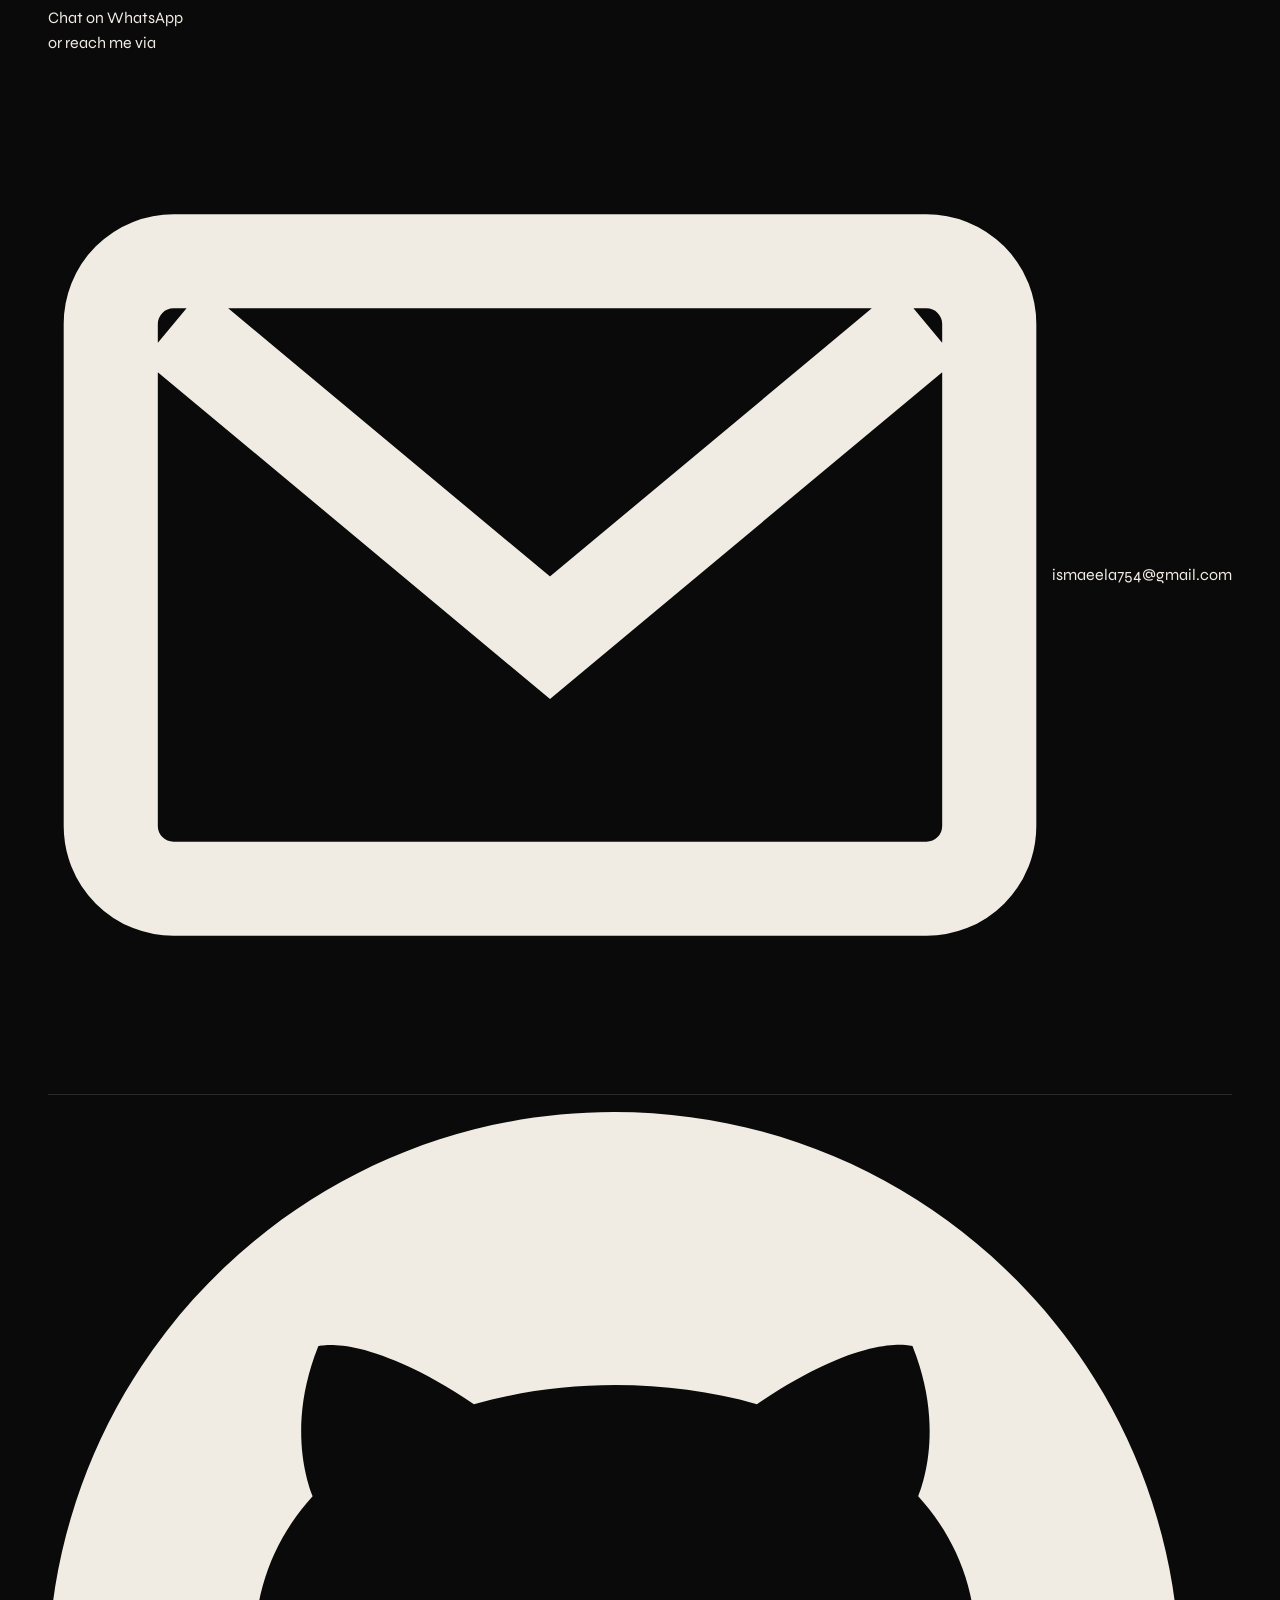
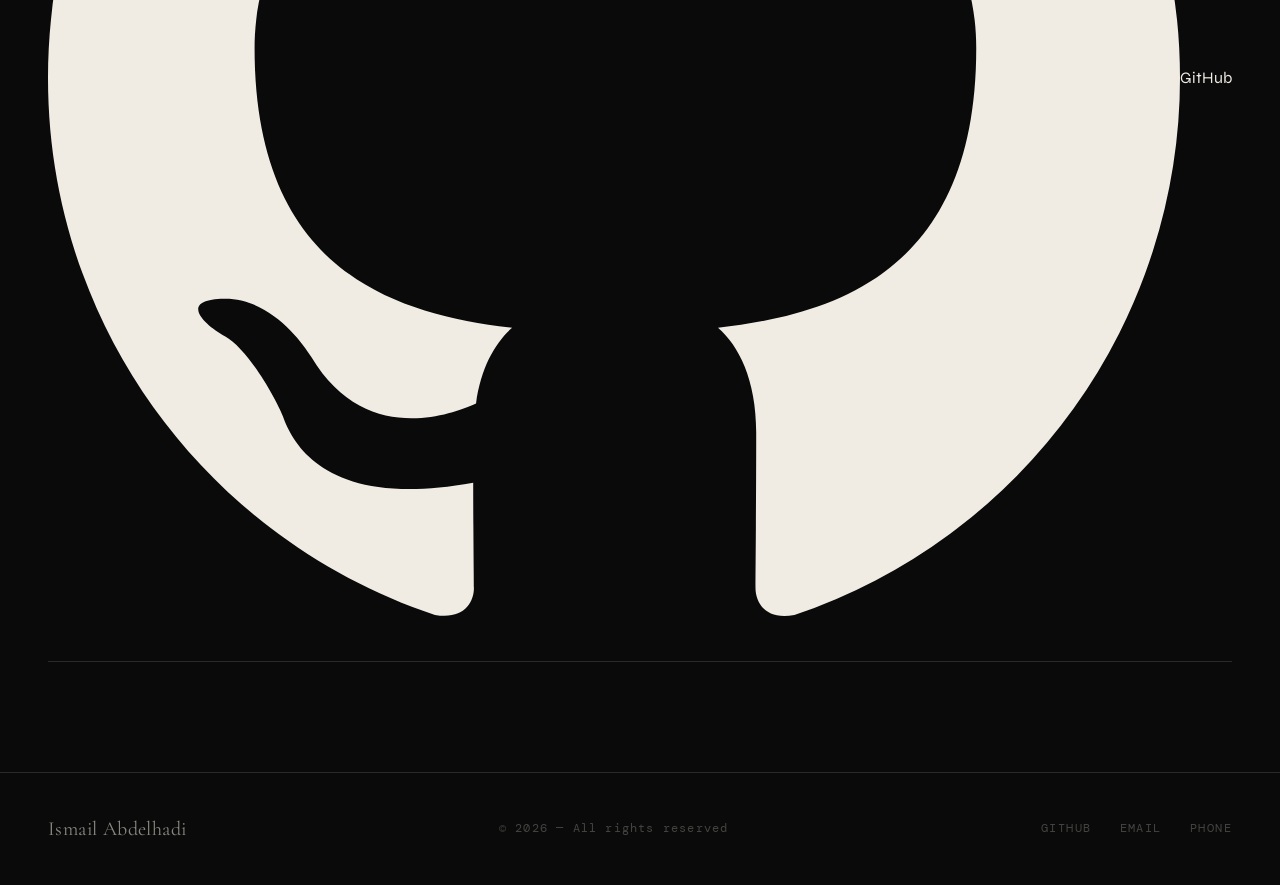
==== commit f431c6e8: "Refactor contact section and add WhatsApp button Updated contact section layout and added WhatsApp l" ====
--- a/index.html
+++ b/index.html
@@ -633,100 +633,66 @@
     <!-- ═══════════════════════════════════════
        CONTACT
   ═══════════════════════════════════════ -->
-    <section id="contact" class="bg-surface" aria-label="Contact">
+    <section id="contact">
       <div class="section-tag">07 — Contact</div>
-      <div class="contact-grid">
-        <div class="reveal">
-          <h2 class="contact-cta">
-            Let's work<br />together on<br /><em>something</em>
-          </h2>
-          <p class="contact-note">
-            Open to full-time IT or engineering roles, internships, and
-            collaborative projects. Based in Amman — available for remote work
-            too.
+      <div class="container">
+        <div class="contact-inner reveal">
+          <h2 class="section-title">Let's <em>work together</em></h2>
+          <p class="contact-intro">
+            Have a role or project in mind? The fastest way to reach me is
+            WhatsApp — I typically respond within a few hours.
           </p>
-          <ul class="contact-links" aria-label="Contact details">
-            <li>
-              <a href="mailto:ismaeela754@gmail.com" class="contact-link">
-                <span class="contact-lbl">Email</span>
-                <span class="contact-val">ismaeela754@gmail.com</span>
-                <span class="contact-arrow" aria-hidden="true">↗</span>
-              </a>
-            </li>
-            <li>
-              <a href="tel:+962786794618" class="contact-link">
-                <span class="contact-lbl">Phone</span>
-                <span class="contact-val">+962 786 794 618</span>
-                <span class="contact-arrow" aria-hidden="true">↗</span>
-              </a>
-            </li>
-            <li>
-              <a
-                href="https://github.com/IsmailAbdelhadi"
-                target="_blank"
-                rel="noopener noreferrer"
-                class="contact-link"
+
+          <a
+            href="https://wa.me/962791234567"
+            target="_blank"
+            rel="noopener"
+            class="contact-wa-btn"
+          >
+            <svg viewBox="0 0 24 24" fill="currentColor">
+              <path
+                d="M17.472 14.382c-.297-.149-1.758-.867-2.03-.967-.273-.099-.471-.148-.67.15-.197.297-.767.966-.94 1.164-.173.199-.347.223-.644.075-.297-.15-1.255-.463-2.39-1.475-.883-.788-1.48-1.761-1.653-2.059-.173-.297-.018-.458.13-.606.134-.133.298-.347.446-.52.149-.174.198-.298.298-.497.099-.198.05-.371-.025-.52-.075-.149-.669-1.612-.916-2.207-.242-.579-.487-.5-.669-.51-.173-.008-.371-.01-.57-.01-.198 0-.52.074-.792.372-.272.297-1.04 1.016-1.04 2.479 0 1.462 1.065 2.875 1.213 3.074.149.198 2.096 3.2 5.077 4.487.709.306 1.262.489 1.694.625.712.227 1.36.195 1.871.118.571-.085 1.758-.719 2.006-1.413.248-.694.248-1.289.173-1.413-.074-.124-.272-.198-.57-.347z"
+              />
+              <path
+                d="M12 0C5.373 0 0 5.373 0 12c0 2.116.553 4.103 1.522 5.825L0 24l6.338-1.499A11.948 11.948 0 0012 24c6.627 0 12-5.373 12-12S18.627 0 12 0zm0 22c-1.865 0-3.617-.505-5.124-1.387l-.367-.218-3.763.89.952-3.671-.239-.378A9.961 9.961 0 012 12C2 6.477 6.477 2 12 2s10 4.477 10 10-4.477 10-10 10z"
+              />
+            </svg>
+            Chat on WhatsApp
+          </a>
+
+          <div class="contact-divider">or reach me via</div>
+
+          <div class="contact-links">
+            <a href="mailto:ismaeela754@gmail.com" class="contact-link">
+              <svg
+                viewBox="0 0 16 16"
+                fill="none"
+                stroke="currentColor"
+                stroke-width="1.5"
               >
-                <span class="contact-lbl">GitHub</span>
-                <span class="contact-val">github.com/ismailAbdelhadi</span>
-                <span class="contact-arrow" aria-hidden="true">↗</span>
-              </a>
-            </li>
-            <li>
-              <a href="#" class="contact-link">
-                <span class="contact-lbl">Location</span>
-                <span class="contact-val">Amman, Jordan</span>
-                <span class="contact-arrow" aria-hidden="true">↗</span>
-              </a>
-            </li>
-          </ul>
-        </div>
-
-        <div class="reveal">
-          <div class="contact-form" role="form" aria-label="Send a message">
-            <div class="form-group">
-              <label class="form-label" for="name">Your Name</label>
-              <input
-                type="text"
-                id="name"
-                class="form-input"
-                placeholder="Ismail Abdelhadi"
-                autocomplete="name"
-              />
-            </div>
-            <div class="form-group">
-              <label class="form-label" for="email">Email</label>
-              <input
-                type="email"
-                id="email"
-                class="form-input"
-                placeholder="jane@company.com"
-                autocomplete="email"
-              />
-            </div>
-            <div class="form-group">
-              <label class="form-label" for="subject">Subject</label>
-              <input
-                type="text"
-                id="subject"
-                class="form-input"
-                placeholder="Job Opportunity / Collaboration"
-              />
-            </div>
-            <div class="form-group">
-              <label class="form-label" for="message">Message</label>
-              <textarea
-                id="message"
-                class="form-textarea"
-                placeholder="Tell me more..."
-              ></textarea>
-            </div>
-            <button type="submit" class="btn-send">Send Message →</button>
+                <path
+                  d="M2 4l6 5 6-5M2 3h12a1 1 0 011 1v8a1 1 0 01-1 1H2a1 1 0 01-1-1V4a1 1 0 011-1z"
+                />
+              </svg>
+              ismaeela754@gmail.com
+            </a>
+            <a
+              href="https://github.com/IsmailAbdelhadi"
+              target="_blank"
+              rel="noopener"
+              class="contact-link"
+            >
+              <svg viewBox="0 0 16 16" fill="currentColor">
+                <path
+                  d="M8 0C3.58 0 0 3.58 0 8c0 3.54 2.29 6.53 5.47 7.59.4.07.55-.17.55-.38 0-.19-.01-.82-.01-1.49-2.01.37-2.53-.49-2.69-.94-.09-.23-.48-.94-.82-1.13-.28-.15-.68-.52-.01-.53.63-.01 1.08.58 1.23.82.72 1.21 1.87.87 2.33.66.07-.52.28-.87.51-1.07-1.78-.2-3.64-.89-3.64-3.95 0-.87.31-1.59.82-2.15-.08-.2-.36-1.02.08-2.12 0 0 .67-.21 2.2.82.64-.18 1.32-.27 2-.27.68 0 1.36.09 2 .27 1.53-1.04 2.2-.82 2.2-.82.44 1.1.16 1.92.08 2.12.51.56.82 1.27.82 2.15 0 3.07-1.87 3.75-3.65 3.95.29.25.54.73.54 1.48 0 1.07-.01 1.93-.01 2.2 0 .21.15.46.55.38A8.013 8.013 0 0016 8c0-4.42-3.58-8-8-8z"
+                />
+              </svg>
+              GitHub
+            </a>
           </div>
         </div>
       </div>
     </section>
-
     <!-- ═══════════════════════════════════════
        FOOTER
   ═══════════════════════════════════════ -->
